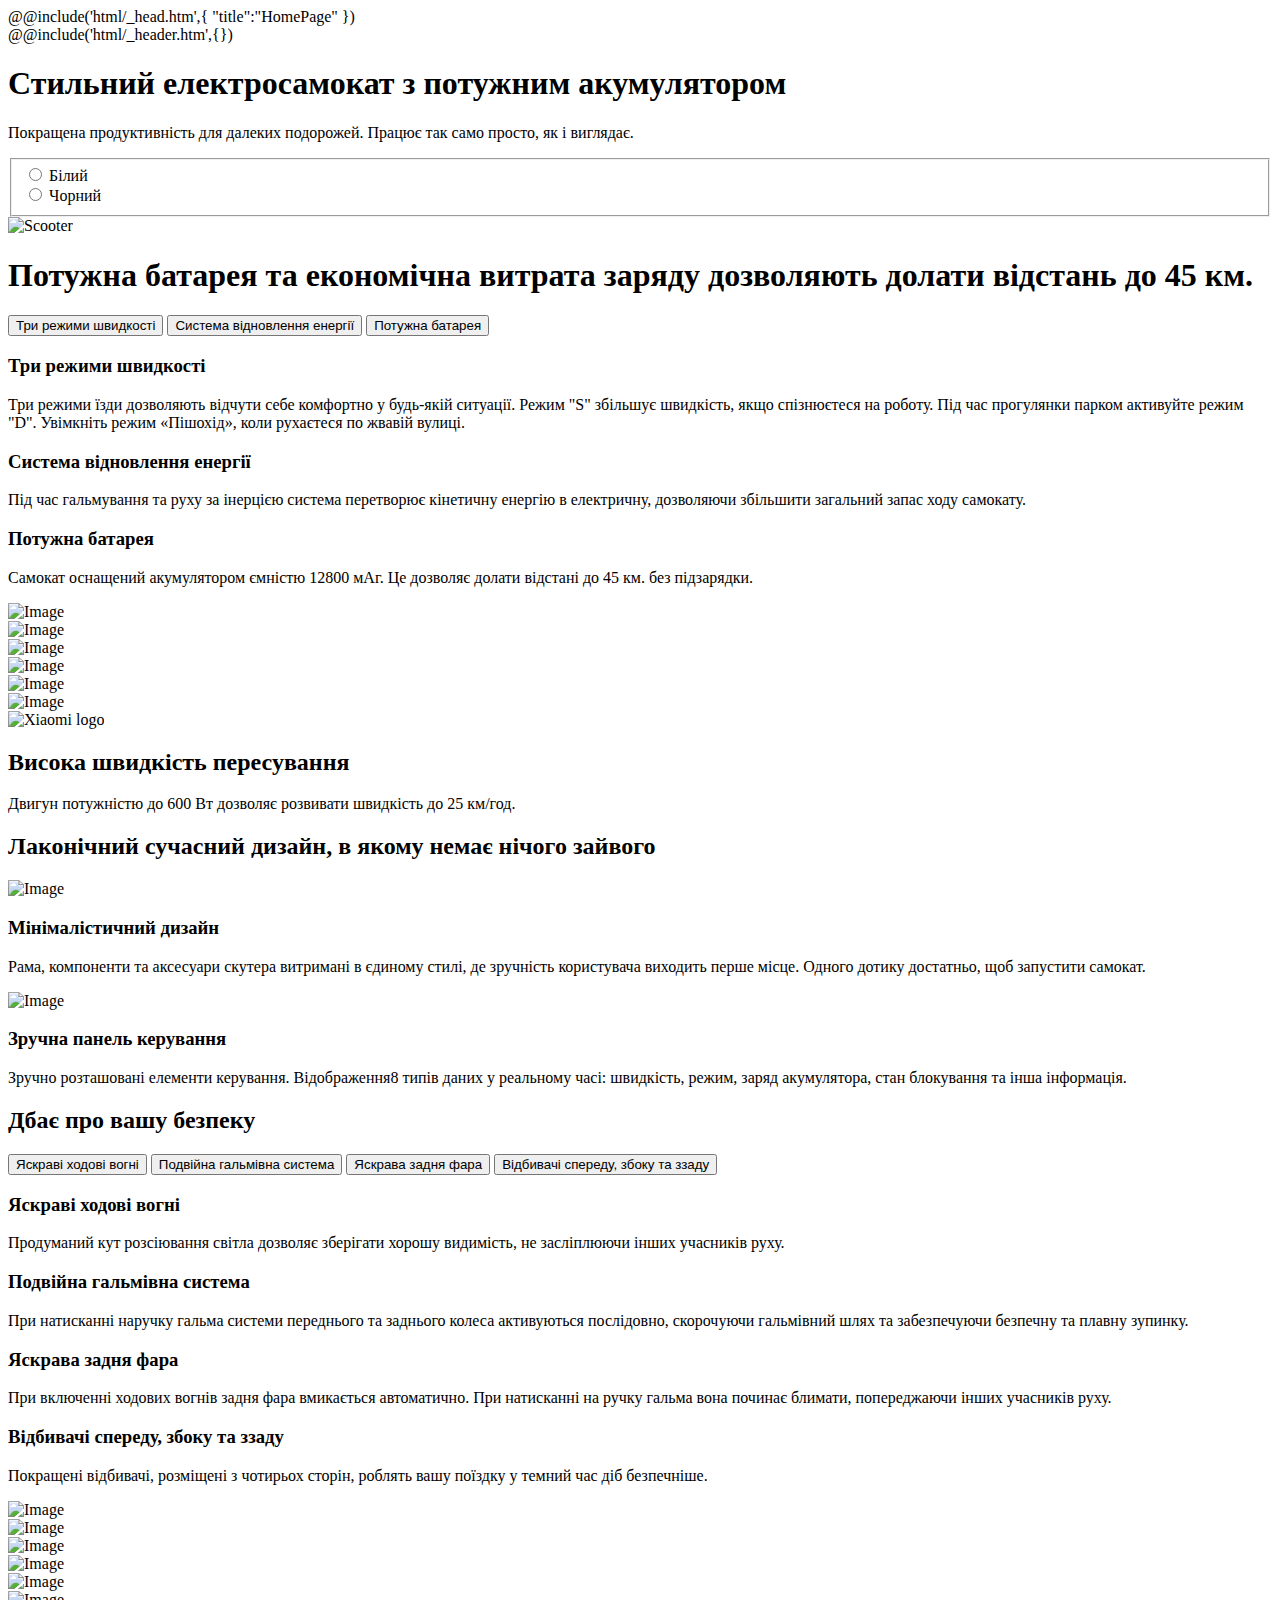
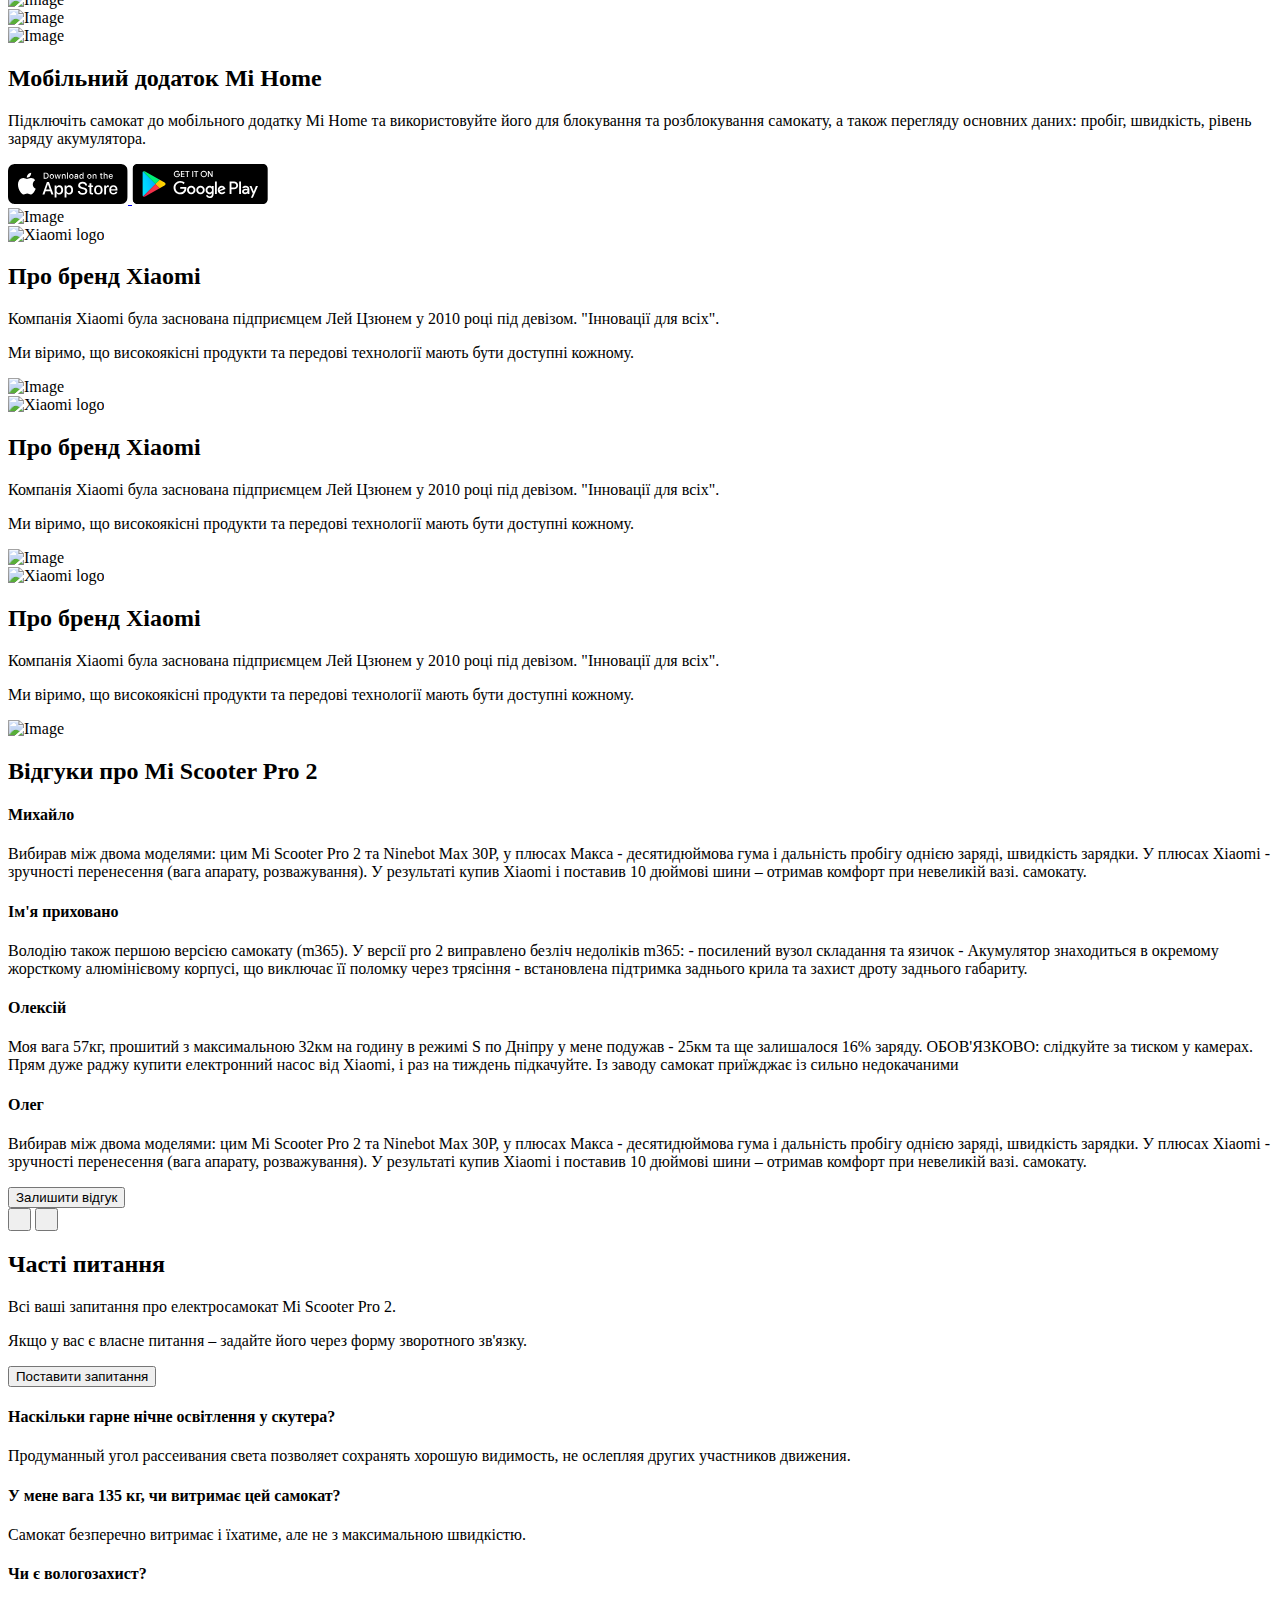
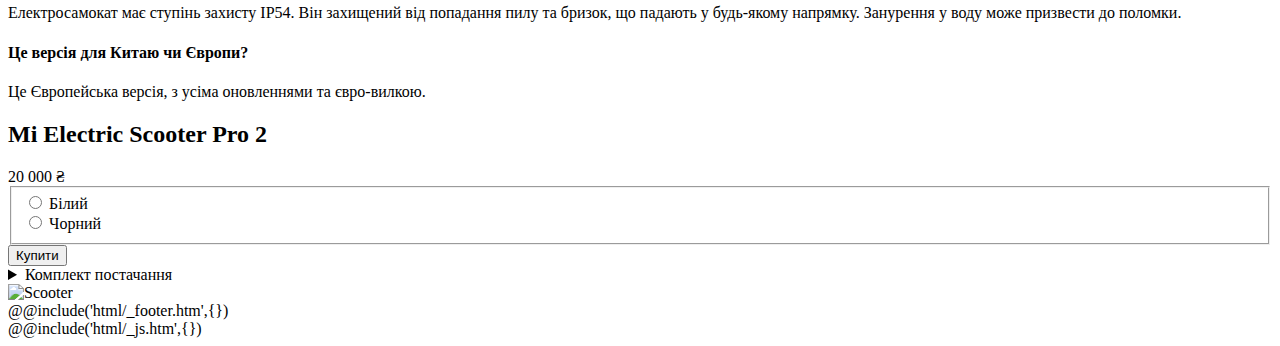
==== home.html @ c55c8195 "Add files via upload" ====
<!DOCTYPE html>
<html lang="uk">
@@include('html/_head.htm',{
"title":"HomePage"
})

<body>
   <div class="wrapper">
      @@include('html/_header.htm',{})
      <main class="page">
         <section class="page__hero hero">
            <div class="hero__wrapper">
               <div class="hero__container">
                  <div class="hero__content">
                     <h1 class="hero__title title title--orange title--big">
                        <span>Стильний електросамокат</span>
                        з потужним акумулятором
                     </h1>
                     <div class="hero__text">
                        <p>
                           Покращена продуктивність для далеких подорожей. Працює так само просто, як і виглядає.
                        </p>
                     </div>
                     <div class="hero__change-theme theme-change">
                        <fieldset class="theme-change__body">
                           <div class="theme-change__item">
                              <input class="theme-change__input" type="radio" id="light-1" name="theme-1" value="Білий">
                              <label class="theme-change__label" for="light-1">Білий</label>
                           </div>
                           <div class="theme-change__item">
                              <input class="theme-change__input" type="radio" id="dark-1" name="theme-1" value="Чорний">
                              <label class="theme-change__label" for="dark-1">Чорний</label>
                           </div>
                        </fieldset>
                     </div>
                  </div>
               </div>
               <div data-da=".hero__container,767.98,first" class="hero__image change-image">
                  <picture>
                     <source srcset="@img/hero/scooter-black@2x.png 2x">
                     <img src="@img/hero/scooter-black.png" alt="Scooter">
                  </picture>
               </div>
            </div>
         </section>
         <section data-watch="navigator" class="page__about-product about-product">
            <div class="about-product__container">
               <h1 class="about-product__title title">
                  Потужна батарея та економічна витрата заряду дозволяють долати відстань до 45 км.
               </h1>
               <div data-tabs="991.98,min" class="about-product__characteristics-tabs tabs-characteristics">
                  <nav data-tabs-controls class="tabs-characteristics__navigation">
                     <button type="button" class="tabs-characteristics__button">
                        Три режими швидкості
                     </button>
                     <button type="button" class="tabs-characteristics__button">
                        Система відновлення енергії
                     </button>
                     <button type="button" class="tabs-characteristics__button">
                        Потужна батарея
                     </button>
                     <div class="tabs-characteristics__indicator"></div>
                  </nav>
                  <div class="tabs-characteristics__body">
                     <div data-tabs-content class="tabs-characteristics__content">
                        <div class="tabs-characteristics__item tabs-characteristics__item--speed">
                           <h3 class="tabs-characteristics__title">Три режими швидкості</h3>
                           <div class="tabs-characteristics__text">
                              <p>
                                 Три режими їзди дозволяють відчути себе комфортно у будь-якій ситуації. Режим "S"
                                 збільшує швидкість, якщо спізнюєтеся на роботу. Під час прогулянки парком
                                 активуйте
                                 режим "D". Увімкніть режим «Пішохід», коли рухаєтеся по жвавій вулиці.
                              </p>
                           </div>
                        </div>
                        <div class="tabs-characteristics__item tabs-characteristics__item--energy">
                           <h3 class="tabs-characteristics__title">Система відновлення енергії</h3>
                           <div class="tabs-characteristics__text">
                              <p>
                                 Під час гальмування та руху за інерцією система перетворює кінетичну енергію
                                 в
                                 електричну, дозволяючи збільшити загальний запас ходу самокату.
                              </p>
                           </div>
                        </div>
                        <div class="tabs-characteristics__item tabs-characteristics__item--battery">
                           <h3 class="tabs-characteristics__title">Потужна батарея</h3>
                           <div class="tabs-characteristics__text">
                              <p>
                                 Самокат оснащений акумулятором ємністю 12800 мАг. Це дозволяє долати
                                 відстані до 45 км. без підзарядки.
                              </p>
                           </div>
                        </div>
                     </div>
                     <div data-tabs-images class="tabs-characteristics__images">
                        <div class="tabs-characteristics__images-items">
                           <div data-da=".tabs-characteristics__item--speed,991.98"
                              class="tabs-characteristics__image-item">
                              <picture>
                                 <source srcset="@img/about-product/01@2x.png 2x">
                                 <img src="@img/about-product/01.png" alt="Image">
                              </picture>
                           </div>
                           <div class="tabs-characteristics__image-item">
                              <picture>
                                 <source srcset="@img/about-product/02@2x.png 2x">
                                 <img src="@img/about-product/02.png" loading="lazy" alt="Image">
                              </picture>
                           </div>
                        </div>
                        <div class="tabs-characteristics__images-items">
                           <div data-da=".tabs-characteristics__item--energy,991.98"
                              class="tabs-characteristics__image-item">
                              <picture>
                                 <source srcset="@img/about-product/03@2x.png 2x">
                                 <img src="@img/about-product/03.png" loading="lazy" alt="Image">
                              </picture>
                           </div>
                           <div class="tabs-characteristics__image-item">
                              <picture>
                                 <source srcset="@img/about-product/02@2x.png 2x">
                                 <img src="@img/about-product/02.png" loading="lazy" alt="Image">
                              </picture>
                           </div>
                        </div>
                        <div class="tabs-characteristics__images-items">
                           <div data-da=".tabs-characteristics__item--battery,991.98"
                              class="tabs-characteristics__image-item">
                              <picture>
                                 <source srcset="@img/about-product/04@2x.png 2x">
                                 <img src="@img/about-product/04.png" loading="lazy" alt="Image">
                              </picture>
                           </div>
                           <div class="tabs-characteristics__image-item">
                              <picture>
                                 <source srcset="@img/about-product/02@2x.png 2x">
                                 <img src="@img/about-product/02.png" loading="lazy" alt="Image">
                              </picture>
                           </div>
                        </div>
                     </div>
                  </div>
               </div>
            </div>
         </section>
         <section class="page__engine-power engine-power">
            <div class="engine-power__container">
               <div class="engine-power__logo">
                  <img src="@img/logo-white.svg" loading="lazy" alt="Xiaomi logo">
               </div>
               <div class="engine-power__content">
                  <h2 class="engine-power__title title title--white">
                     Висока швидкість пересування
                  </h2>
                  <div class="engine-power__text">
                     <p>
                        Двигун потужністю до 600 Вт дозволяє розвивати швидкість до 25 км/год.
                     </p>
                  </div>
               </div>
            </div>
         </section>
         <section data-watch="navigator" class="page__design design">
            <div class="design__container">
               <h2 class="design__title title">
                  <span>Лаконічний сучасний дизайн,</span>
                  в якому немає нічого зайвого
               </h2>
               <div class="design__content">
                  <article class="design__item item-design">
                     <div class="item-design__image">
                        <picture>
                           <source srcset="@img/design/01@2x.png 2x">
                           <img src="@img/design/01.png" loading="lazy" alt="Image">
                        </picture>
                     </div>
                     <div class="item-design__body">
                        <h3 class="item-design__title">Мінімалістичний дизайн</h3>
                        <div class="item-design__text">
                           <p>
                              Рама, компоненти та аксесуари скутера витримані в єдиному стилі, де зручність користувача
                              виходить перше місце. Одного дотику достатньо, щоб запустити самокат.
                           </p>
                        </div>
                     </div>
                  </article>
                  <article class="design__item item-design">
                     <div class="item-design__image">
                        <picture>
                           <source srcset="@img/design/02@2x.png 2x">
                           <img src="@img/design/02.png" loading="lazy" alt="Image">
                        </picture>
                     </div>
                     <div class="item-design__body">
                        <h3 class="item-design__title">Зручна панель керування</h3>
                        <div class="item-design__text">
                           <p>
                              Зручно розташовані елементи керування. Відображення8 типів даних у реальному часі:
                              швидкість, режим, заряд акумулятора, стан блокування та інша інформація.
                           </p>
                        </div>
                     </div>
                  </article>
               </div>
            </div>
         </section>
         <section data-watch="navigator" class="page__safety safety">
            <div class="safety__container">
               <h2 class="safety__title title title--orange">
                  Дбає про вашу безпеку
               </h2>
               <div data-tabs="991.98,min" class="safety__characteristics-tabs tabs-characteristics">
                  <nav data-tabs-controls class="tabs-characteristics__navigation">
                     <button type="button" class="tabs-characteristics__button">
                        Яскраві ходові вогні
                     </button>
                     <button type="button" class="tabs-characteristics__button">
                        Подвійна гальмівна система
                     </button>
                     <button type="button" class="tabs-characteristics__button">
                        Яскрава задня фара
                     </button>
                     <button type="button" class="tabs-characteristics__button">
                        Відбивачі спереду, збоку та ззаду
                     </button>
                     <div class="tabs-characteristics__indicator"></div>
                  </nav>
                  <div class="tabs-characteristics__body">
                     <div data-tabs-content class="tabs-characteristics__content">
                        <div class="tabs-characteristics__item tabs-characteristics__item--lights">
                           <h3 class="tabs-characteristics__title">Яскраві ходові вогні</h3>
                           <div class="tabs-characteristics__text">
                              <p>
                                 Продуманий кут розсіювання світла дозволяє зберігати хорошу видимість, не засліплюючи
                                 інших учасників руху.
                              </p>
                           </div>
                        </div>
                        <div class="tabs-characteristics__item tabs-characteristics__item--braking">
                           <h3 class="tabs-characteristics__title">Подвійна гальмівна система</h3>
                           <div class="tabs-characteristics__text">
                              <p>
                                 При натисканні наручку гальма системи переднього та заднього колеса активуються
                                 послідовно, скорочуючи гальмівний шлях та забезпечуючи безпечну та плавну зупинку.
                              </p>
                           </div>
                        </div>
                        <div class="tabs-characteristics__item tabs-characteristics__item--rear-light">
                           <h3 class="tabs-characteristics__title">Яскрава задня фара</h3>
                           <div class="tabs-characteristics__text">
                              <p>
                                 При включенні ходових вогнів задня фара вмикається автоматично. При натисканні на ручку
                                 гальма вона починає блимати, попереджаючи інших учасників руху.
                              </p>
                           </div>
                        </div>
                        <div class="tabs-characteristics__item tabs-characteristics__item--reflectors">
                           <h3 class="tabs-characteristics__title">Відбивачі спереду, збоку та ззаду</h3>
                           <div class="tabs-characteristics__text">
                              <p>
                                 Покращені відбивачі, розміщені з чотирьох сторін, роблять вашу поїздку у темний час
                                 діб безпечніше.
                              </p>
                           </div>
                        </div>
                     </div>
                     <div data-tabs-images class="tabs-characteristics__images">
                        <div class="tabs-characteristics__images-items">
                           <div data-da=".tabs-characteristics__item--lights,991.98"
                              class="tabs-characteristics__image-item">
                              <picture>
                                 <source srcset="@img/safity/01@2x.png 2x">
                                 <img src="@img/safity/01.png" loading="lazy" alt="Image">
                              </picture>
                           </div>
                           <div class="tabs-characteristics__image-item">
                              <picture>
                                 <source srcset="@img/safity/02@2x.png 2x">
                                 <img src="@img/safity/02.png" loading="lazy" alt="Image">
                              </picture>
                           </div>
                        </div>
                        <div class="tabs-characteristics__images-items">
                           <div data-da=".tabs-characteristics__item--braking,991.98"
                              class="tabs-characteristics__image-item">
                              <picture>
                                 <source srcset="@img/safity/03@2x.png 2x">
                                 <img src="@img/safity/03.png" loading="lazy" alt="Image">
                              </picture>
                           </div>
                           <div class="tabs-characteristics__image-item">
                              <picture>
                                 <source srcset="@img/safity/02@2x.png 2x">
                                 <img src="@img/safity/02.png" loading="lazy" alt="Image">
                              </picture>
                           </div>
                        </div>
                        <div class="tabs-characteristics__images-items">
                           <div data-da=".tabs-characteristics__item--rear-light,991.98"
                              class="tabs-characteristics__image-item">
                              <picture>
                                 <source srcset="@img/safity/04@2x.png 2x">
                                 <img src="@img/safity/04.png" loading="lazy" alt="Image">
                              </picture>
                           </div>
                           <div class="tabs-characteristics__image-item">
                              <picture>
                                 <source srcset="@img/safity/02@2x.png 2x">
                                 <img src="@img/safity/02.png" loading="lazy" alt="Image">
                              </picture>
                           </div>
                        </div>
                        <div class="tabs-characteristics__images-items">
                           <div data-da=".tabs-characteristics__item--reflectors,991.98"
                              class="tabs-characteristics__image-item">
                              <picture>
                                 <source srcset="@img/safity/05@2x.png 2x">
                                 <img src="@img/safity/05.png" loading="lazy" alt="Image">
                              </picture>
                           </div>
                           <div class="tabs-characteristics__image-item">
                              <picture>
                                 <source srcset="@img/safity/02@2x.png 2x">
                                 <img src="@img/safity/02.png" loading="lazy" alt="Image">
                              </picture>
                           </div>
                        </div>
                     </div>
                  </div>
               </div>
            </div>
         </section>
         <section class="page__mobile-app mobile-app">
            <div class="mobile-app__container">
               <div class="mobile-app__content">
                  <h2 class="mobile-app__title title title--orange">
                     <span>Мобільний додаток</span>
                     Mi Home
                  </h2>
                  <div class="mobile-app__text">
                     <p>
                        Підключіть самокат до мобільного додатку Mi Home та використовуйте його для блокування та
                        розблокування самокату, а також перегляду основних даних: пробіг, швидкість, рівень заряду
                        акумулятора.
                     </p>
                  </div>
                  <div class="mobile-app__links">
                     <a href="#" target="_blank" class="mobile-app__link mobile-app__link--app-store">
                        <svg width="120" height="40" viewBox="0 0 120 40" fill="none"
                           xmlns="http://www.w3.org/2000/svg">
                           <g clip-path="url(#clip0_2_462)">
                              <path
                                 d="M110.135 3.00293e-07H9.53468C9.16798 3.00293e-07 8.80568 3.00352e-07 8.43995 0.0020003C8.1338 0.0040003 7.83009 0.0098103 7.521 0.0147003C6.84951 0.0226021 6.17961 0.0816766 5.5171 0.19141C4.85552 0.303533 4.21467 0.514916 3.61622 0.81841C3.0185 1.12447 2.47235 1.52217 1.99757 1.99707C1.5203 2.47064 1.12246 3.01802 0.81935 3.61816C0.5154 4.21711 0.304641 4.85894 0.19435 5.52148C0.0830109 6.18319 0.0230984 6.85252 0.01515 7.52348C0.00587 7.83008 0.00489 8.1377 0 8.44434V31.5586C0.00489 31.8691 0.00587 32.1699 0.01515 32.4805C0.0231008 33.1514 0.0830134 33.8207 0.19435 34.4824C0.304336 35.1453 0.515108 35.7875 0.81935 36.3867C1.12233 36.9849 1.52022 37.5301 1.99757 38.001C2.47054 38.478 3.01705 38.876 3.61622 39.1797C4.21467 39.484 4.85545 39.6966 5.5171 39.8105C6.17972 39.9194 6.84956 39.9785 7.521 39.9873C7.83009 39.9941 8.1338 39.998 8.43995 39.998C8.80567 40 9.168 40 9.53468 40H110.135C110.494 40 110.859 40 111.219 39.998C111.523 39.998 111.836 39.9941 112.141 39.9873C112.811 39.9789 113.479 39.9198 114.141 39.8105C114.804 39.6958 115.448 39.4833 116.049 39.1797C116.647 38.8758 117.193 38.4778 117.666 38.001C118.142 37.5282 118.541 36.9835 118.848 36.3867C119.15 35.7871 119.358 35.1449 119.467 34.4824C119.578 33.8206 119.64 33.1515 119.652 32.4805C119.656 32.1699 119.656 31.8691 119.656 31.5586C119.664 31.1953 119.664 30.834 119.664 30.4648V9.53613C119.664 9.16992 119.664 8.80664 119.656 8.44434C119.656 8.1377 119.656 7.83008 119.652 7.52344C119.64 6.85242 119.578 6.18324 119.467 5.52144C119.358 4.85928 119.149 4.2175 118.848 3.61812C118.23 2.4152 117.252 1.43603 116.049 0.81832C115.448 0.515568 114.804 0.304241 114.141 0.19132C113.48 0.0811031 112.811 0.0220081 112.141 0.0145603C111.836 0.0096803 111.523 0.0038203 111.219 0.0018703C110.859 -0.0001297 110.494 -0.0001297 110.135 -0.0001297V3.00293e-07Z"
                                 fill="black" />
                              <path
                                 d="M8.44484 39.125C8.14016 39.125 7.84284 39.1211 7.54055 39.1143C6.91433 39.1061 6.28957 39.0516 5.67141 38.9512C5.095 38.8519 4.53661 38.6673 4.01467 38.4033C3.49751 38.1415 3.02582 37.7983 2.61767 37.3867C2.20361 36.98 1.85888 36.5082 1.59716 35.9902C1.33255 35.4688 1.14942 34.9099 1.05416 34.333C0.951281 33.7131 0.895621 33.0863 0.887656 32.458C0.881316 32.2471 0.873016 31.5449 0.873016 31.5449V8.44434C0.873016 8.44434 0.881856 7.75293 0.887706 7.5498C0.895332 6.92248 0.950669 6.29665 1.05324 5.67773C1.14868 5.09925 1.33194 4.53875 1.5967 4.01563C1.85746 3.49794 2.20027 3.02586 2.61184 2.61768C3.02294 2.20562 3.49614 1.8606 4.01418 1.59521C4.53492 1.33209 5.09225 1.14873 5.6675 1.05127C6.28769 0.949836 6.91462 0.894996 7.54301 0.88721L8.44533 0.875H111.214L112.127 0.8877C112.75 0.895099 113.371 0.94945 113.985 1.05029C114.566 1.14898 115.13 1.33362 115.656 1.59814C116.694 2.13299 117.539 2.97916 118.071 4.01807C118.332 4.53758 118.512 5.09351 118.606 5.66699C118.71 6.29099 118.768 6.92174 118.78 7.5542C118.783 7.8374 118.783 8.1416 118.783 8.44434C118.791 8.81934 118.791 9.17627 118.791 9.53613V30.4648C118.791 30.8281 118.791 31.1826 118.783 31.54C118.783 31.8652 118.783 32.1631 118.779 32.4697C118.768 33.0909 118.71 33.7104 118.608 34.3232C118.515 34.9043 118.333 35.4675 118.068 35.9932C117.805 36.5056 117.462 36.9733 117.053 37.3789C116.644 37.7927 116.172 38.1379 115.653 38.4014C115.128 38.6674 114.566 38.8527 113.985 38.9512C113.367 39.0522 112.742 39.1067 112.116 39.1143C111.823 39.1211 111.517 39.125 111.219 39.125L110.135 39.127L8.44484 39.125Z"
                                 fill="black" />
                              <path
                                 d="M24.7689 20.3007C24.7796 19.466 25.0013 18.6476 25.4134 17.9217C25.8254 17.1957 26.4144 16.5858 27.1254 16.1486C26.6737 15.5035 26.0778 14.9725 25.3849 14.598C24.6921 14.2234 23.9215 14.0156 23.1343 13.9909C21.455 13.8147 19.8271 14.9958 18.9714 14.9958C18.0991 14.9958 16.7816 14.0084 15.3629 14.0376C14.4452 14.0673 13.5509 14.3341 12.767 14.8122C11.9831 15.2902 11.3364 15.9632 10.89 16.7655C8.95597 20.1139 10.3986 25.035 12.2512 27.7416C13.1781 29.0669 14.2613 30.5474 15.6788 30.4949C17.0659 30.4374 17.5839 29.6104 19.2582 29.6104C20.917 29.6104 21.403 30.4949 22.8492 30.4615C24.3376 30.4373 25.2753 29.1303 26.1697 27.7924C26.8357 26.848 27.3481 25.8043 27.6881 24.6999C26.8234 24.3341 26.0855 23.7219 25.5664 22.9396C25.0473 22.1574 24.7699 21.2395 24.7689 20.3007Z"
                                 fill="white" />
                              <path
                                 d="M22.0373 12.2109C22.8488 11.2367 23.2486 9.9845 23.1518 8.72027C21.912 8.85049 20.7667 9.44305 19.9442 10.3799C19.5421 10.8375 19.2341 11.37 19.0378 11.9468C18.8416 12.5235 18.7609 13.1333 18.8005 13.7413C19.4206 13.7477 20.0341 13.6132 20.5948 13.3482C21.1555 13.0831 21.6487 12.6942 22.0373 12.2109Z"
                                 fill="white" />
                              <path
                                 d="M42.3023 27.1397H37.5689L36.4322 30.4961H34.4273L38.9107 18.0781H40.9937L45.4771 30.4961H43.438L42.3023 27.1397ZM38.0591 25.5908H41.8111L39.9615 20.1436H39.9097L38.0591 25.5908Z"
                                 fill="white" />
                              <path
                                 d="M55.1597 25.9697C55.1597 28.7832 53.6538 30.5908 51.3814 30.5908C50.8057 30.6209 50.2332 30.4883 49.7294 30.2082C49.2256 29.9281 48.8109 29.5117 48.5327 29.0068H48.4897V33.4912H46.6313V21.4424H48.4302V22.9482H48.4644C48.7553 22.4458 49.1771 22.0316 49.6847 21.7497C50.1923 21.4679 50.7669 21.3289 51.3472 21.3477C53.645 21.3477 55.1597 23.1641 55.1597 25.9697ZM53.2495 25.9697C53.2495 24.1367 52.3023 22.9316 50.857 22.9316C49.437 22.9316 48.482 24.1621 48.482 25.9697C48.482 27.794 49.437 29.0156 50.857 29.0156C52.3023 29.0156 53.2495 27.8193 53.2495 25.9697Z"
                                 fill="white" />
                              <path
                                 d="M65.1245 25.9697C65.1245 28.7832 63.6187 30.5908 61.3462 30.5908C60.7706 30.6209 60.1981 30.4883 59.6943 30.2082C59.1905 29.9281 58.7758 29.5117 58.4976 29.0068H58.4546V33.4912H56.5962V21.4424H58.395V22.9482H58.4292C58.7201 22.4458 59.1419 22.0316 59.6495 21.7497C60.1571 21.4679 60.7317 21.3289 61.312 21.3477C63.6099 21.3477 65.1245 23.1641 65.1245 25.9697ZM63.2144 25.9697C63.2144 24.1367 62.2671 22.9316 60.8218 22.9316C59.4019 22.9316 58.4468 24.1621 58.4468 25.9697C58.4468 27.794 59.4019 29.0156 60.8218 29.0156C62.2671 29.0156 63.2144 27.8193 63.2144 25.9697H63.2144Z"
                                 fill="white" />
                              <path
                                 d="M71.7105 27.0361C71.8482 28.2676 73.0445 29.0761 74.6792 29.0761C76.2456 29.0761 77.3726 28.2675 77.3726 27.1572C77.3726 26.1933 76.6929 25.6162 75.0835 25.2207L73.4742 24.833C71.1939 24.2822 70.1353 23.2158 70.1353 21.4853C70.1353 19.3427 72.0025 17.871 74.6538 17.871C77.2778 17.871 79.0767 19.3427 79.1372 21.4853H77.2612C77.1489 20.246 76.1245 19.498 74.6274 19.498C73.1304 19.498 72.106 20.2548 72.106 21.3564C72.106 22.2343 72.7603 22.7509 74.3608 23.1464L75.729 23.4823C78.2769 24.0849 79.3355 25.1083 79.3355 26.9247C79.3355 29.248 77.4849 30.703 74.5415 30.703C71.7876 30.703 69.9282 29.2821 69.8081 27.036L71.7105 27.0361Z"
                                 fill="white" />
                              <path
                                 d="M83.3462 19.2998V21.4424H85.0679V22.9141H83.3462V27.9053C83.3462 28.6807 83.6909 29.042 84.4478 29.042C84.6522 29.0384 84.8562 29.0241 85.0591 28.999V30.4619C84.7188 30.5255 84.373 30.5543 84.0269 30.5478C82.1939 30.5478 81.479 29.8593 81.479 28.1035V22.9141H80.1626V21.4424H81.479V19.2998H83.3462Z"
                                 fill="white" />
                              <path
                                 d="M86.065 25.9697C86.065 23.1211 87.7427 21.3311 90.3589 21.3311C92.9839 21.3311 94.6539 23.1211 94.6539 25.9697C94.6539 28.8262 92.9927 30.6084 90.3589 30.6084C87.7261 30.6084 86.065 28.8262 86.065 25.9697ZM92.7603 25.9697C92.7603 24.0156 91.8648 22.8623 90.3589 22.8623C88.8531 22.8623 87.9585 24.0244 87.9585 25.9697C87.9585 27.9316 88.8531 29.0762 90.3589 29.0762C91.8648 29.0762 92.7603 27.9316 92.7603 25.9697H92.7603Z"
                                 fill="white" />
                              <path
                                 d="M96.1861 21.4424H97.9585V22.9834H98.0015C98.1215 22.5021 98.4034 22.0768 98.8 21.7789C99.1966 21.481 99.6836 21.3287 100.179 21.3476C100.393 21.3469 100.607 21.3702 100.816 21.417V23.1553C100.546 23.0726 100.264 23.0347 99.981 23.043C99.711 23.032 99.4419 23.0796 99.192 23.1825C98.9422 23.2854 98.7176 23.4411 98.5336 23.639C98.3496 23.8369 98.2106 24.0723 98.1262 24.3289C98.0418 24.5856 98.0139 24.8575 98.0445 25.126V30.4961H96.1861L96.1861 21.4424Z"
                                 fill="white" />
                              <path
                                 d="M109.384 27.8369C109.134 29.4805 107.534 30.6084 105.486 30.6084C102.852 30.6084 101.217 28.8437 101.217 26.0127C101.217 23.1728 102.861 21.3311 105.408 21.3311C107.913 21.3311 109.488 23.0517 109.488 25.7969V26.4336H103.093V26.5459C103.064 26.8791 103.105 27.2148 103.216 27.5306C103.326 27.8464 103.502 28.1352 103.732 28.3778C103.963 28.6203 104.242 28.8111 104.552 28.9374C104.861 29.0637 105.195 29.1226 105.529 29.1103C105.968 29.1515 106.409 29.0498 106.785 28.8203C107.162 28.5909 107.455 28.246 107.62 27.8369L109.384 27.8369ZM103.102 25.1348H107.628C107.645 24.8352 107.6 24.5354 107.495 24.2541C107.39 23.9729 107.229 23.7164 107.02 23.5006C106.812 23.2849 106.561 23.1145 106.283 23.0003C106.006 22.8861 105.708 22.8305 105.408 22.8369C105.105 22.8351 104.805 22.8932 104.525 23.008C104.245 23.1227 103.99 23.2918 103.776 23.5054C103.562 23.7191 103.392 23.973 103.276 24.2527C103.16 24.5323 103.101 24.8321 103.102 25.1348V25.1348Z"
                                 fill="white" />
                              <path
                                 d="M37.8262 8.731C38.2158 8.70304 38.6068 8.7619 38.9709 8.90333C39.335 9.04477 39.6632 9.26525 39.9318 9.54887C40.2004 9.8325 40.4026 10.1722 40.524 10.5435C40.6455 10.9147 40.6829 11.3083 40.6338 11.6958C40.6338 13.6021 39.6035 14.6978 37.8262 14.6978H35.6709V8.731H37.8262ZM36.5977 13.854H37.7227C38.0011 13.8706 38.2797 13.825 38.5382 13.7204C38.7968 13.6158 39.0287 13.4548 39.2172 13.2492C39.4057 13.0437 39.546 12.7987 39.6279 12.5321C39.7097 12.2654 39.7311 11.9839 39.6904 11.708C39.7282 11.4332 39.7046 11.1534 39.6215 10.8887C39.5384 10.6241 39.3977 10.3811 39.2097 10.1771C39.0216 9.9732 38.7908 9.81339 38.5337 9.70916C38.2766 9.60492 37.9997 9.55884 37.7227 9.57421H36.5977V13.854Z"
                                 fill="white" />
                              <path
                                 d="M41.6807 12.4443C41.6524 12.1484 41.6862 11.8499 41.7801 11.5678C41.8739 11.2857 42.0257 11.0264 42.2256 10.8064C42.4256 10.5864 42.6693 10.4106 42.9411 10.2904C43.213 10.1701 43.507 10.108 43.8042 10.108C44.1015 10.108 44.3955 10.1701 44.6673 10.2904C44.9392 10.4106 45.1829 10.5864 45.3828 10.8064C45.5828 11.0264 45.7345 11.2857 45.8284 11.5678C45.9222 11.8499 45.9561 12.1484 45.9278 12.4443C45.9566 12.7406 45.9232 13.0395 45.8296 13.3221C45.736 13.6046 45.5843 13.8644 45.3843 14.0848C45.1843 14.3052 44.9404 14.4814 44.6683 14.6019C44.3962 14.7224 44.1019 14.7847 43.8042 14.7847C43.5066 14.7847 43.2123 14.7224 42.9402 14.6019C42.668 14.4814 42.4241 14.3052 42.2241 14.0848C42.0242 13.8644 41.8725 13.6046 41.7789 13.3221C41.6853 13.0395 41.6519 12.7406 41.6807 12.4443ZM45.0137 12.4443C45.0137 11.4683 44.5752 10.8975 43.8057 10.8975C43.0332 10.8975 42.5987 11.4683 42.5987 12.4444C42.5987 13.4282 43.0333 13.9946 43.8057 13.9946C44.5752 13.9946 45.0137 13.4243 45.0137 12.4443H45.0137Z"
                                 fill="white" />
                              <path
                                 d="M51.5733 14.6978H50.6514L49.7207 11.3813H49.6504L48.7237 14.6978H47.8106L46.5694 10.1948H47.4707L48.2774 13.6308H48.3438L49.2696 10.1948H50.1221L51.0479 13.6308H51.1182L51.9209 10.1948H52.8096L51.5733 14.6978Z"
                                 fill="white" />
                              <path
                                 d="M53.8536 10.1948H54.709V10.9101H54.7754C54.8881 10.6532 55.0781 10.4379 55.319 10.2941C55.5598 10.1502 55.8396 10.0852 56.1192 10.1079C56.3383 10.0914 56.5583 10.1245 56.7629 10.2046C56.9675 10.2847 57.1514 10.4098 57.3011 10.5706C57.4508 10.7314 57.5624 10.9239 57.6276 11.1337C57.6928 11.3435 57.7099 11.5653 57.6778 11.7827V14.6977H56.7891V12.0059C56.7891 11.2822 56.4746 10.9224 55.8174 10.9224C55.6687 10.9154 55.5202 10.9407 55.3821 10.9966C55.244 11.0524 55.1197 11.1374 55.0176 11.2458C54.9154 11.3542 54.838 11.4834 54.7904 11.6245C54.7429 11.7656 54.7265 11.9154 54.7422 12.0635V14.6977H53.8535L53.8536 10.1948Z"
                                 fill="white" />
                              <path d="M59.0938 8.437H59.9825V14.6977H59.0938V8.437Z" fill="white" />
                              <path
                                 d="M61.2178 12.4443C61.1895 12.1484 61.2234 11.8498 61.3172 11.5677C61.4111 11.2857 61.5629 11.0263 61.7628 10.8063C61.9628 10.5863 62.2065 10.4106 62.4784 10.2903C62.7503 10.17 63.0443 10.1079 63.3416 10.1079C63.6389 10.1079 63.9329 10.17 64.2047 10.2903C64.4766 10.4106 64.7203 10.5863 64.9203 10.8063C65.1203 11.0263 65.272 11.2857 65.3659 11.5677C65.4598 11.8498 65.4936 12.1484 65.4653 12.4443C65.4942 12.7406 65.4607 13.0396 65.3671 13.3221C65.2734 13.6046 65.1217 13.8644 64.9217 14.0848C64.7217 14.3052 64.4778 14.4814 64.2057 14.6019C63.9335 14.7224 63.6392 14.7847 63.3416 14.7847C63.0439 14.7847 62.7496 14.7224 62.4775 14.6019C62.2053 14.4814 61.9614 14.3052 61.7614 14.0848C61.5614 13.8644 61.4097 13.6046 61.3161 13.3221C61.2225 13.0396 61.189 12.7406 61.2178 12.4443ZM64.5508 12.4443C64.5508 11.4683 64.1123 10.8975 63.3428 10.8975C62.5703 10.8975 62.1358 11.4683 62.1358 12.4444C62.1358 13.4282 62.5704 13.9946 63.3428 13.9946C64.1123 13.9946 64.5508 13.4243 64.5508 12.4443H64.5508Z"
                                 fill="white" />
                              <path
                                 d="M66.4009 13.4243C66.4009 12.6138 67.0044 12.1465 68.0757 12.0801L69.2954 12.0098V11.6211C69.2954 11.1455 68.981 10.877 68.3736 10.877C67.8775 10.877 67.5337 11.0591 67.4351 11.3774H66.5747C66.6656 10.604 67.3931 10.1079 68.4146 10.1079C69.5435 10.1079 70.1802 10.6699 70.1802 11.6211V14.6978H69.3247V14.0649H69.2544C69.1117 14.2919 68.9113 14.477 68.6737 14.6012C68.4361 14.7254 68.1697 14.7843 67.9019 14.7719C67.7129 14.7916 67.5218 14.7714 67.341 14.7127C67.1603 14.654 66.9938 14.5581 66.8524 14.4312C66.711 14.3042 66.5977 14.149 66.52 13.9756C66.4422 13.8022 66.4017 13.6144 66.4009 13.4243ZM69.2954 13.0395V12.6631L68.1958 12.7334C67.5757 12.7749 67.2945 12.9858 67.2945 13.3828C67.2945 13.7881 67.646 14.0239 68.1295 14.0239C68.2711 14.0383 68.4142 14.024 68.5502 13.9819C68.6862 13.9398 68.8123 13.8708 68.9211 13.7789C69.0299 13.6871 69.1191 13.5743 69.1834 13.4473C69.2477 13.3203 69.2858 13.1816 69.2954 13.0395Z"
                                 fill="white" />
                              <path
                                 d="M71.3482 12.4443C71.3482 11.0215 72.0796 10.1201 73.2173 10.1201C73.4987 10.1072 73.778 10.1746 74.0226 10.3145C74.2671 10.4543 74.4667 10.661 74.5982 10.9101H74.6646V8.437H75.5533V14.6977H74.7017V13.9863H74.6314C74.4898 14.2338 74.2832 14.4378 74.0339 14.5763C73.7847 14.7148 73.5023 14.7825 73.2173 14.7719C72.0718 14.772 71.3482 13.8706 71.3482 12.4443ZM72.2662 12.4443C72.2662 13.3994 72.7164 13.9741 73.4693 13.9741C74.2183 13.9741 74.6812 13.3911 74.6812 12.4482C74.6812 11.5098 74.2134 10.9185 73.4693 10.9185C72.7212 10.9185 72.2661 11.4971 72.2661 12.4443H72.2662Z"
                                 fill="white" />
                              <path
                                 d="M79.23 12.4443C79.2017 12.1484 79.2356 11.8499 79.3294 11.5678C79.4232 11.2857 79.575 11.0264 79.7749 10.8064C79.9749 10.5864 80.2186 10.4106 80.4904 10.2904C80.7623 10.1701 81.0563 10.108 81.3536 10.108C81.6508 10.108 81.9448 10.1701 82.2167 10.2904C82.4885 10.4106 82.7322 10.5864 82.9322 10.8064C83.1321 11.0264 83.2839 11.2857 83.3777 11.5678C83.4715 11.8499 83.5054 12.1484 83.4771 12.4443C83.5059 12.7406 83.4725 13.0395 83.3789 13.3221C83.2853 13.6046 83.1336 13.8644 82.9336 14.0848C82.7336 14.3052 82.4897 14.4814 82.2176 14.6019C81.9455 14.7224 81.6512 14.7847 81.3536 14.7847C81.0559 14.7847 80.7616 14.7224 80.4895 14.6019C80.2173 14.4814 79.9735 14.3052 79.7735 14.0848C79.5735 13.8644 79.4218 13.6046 79.3282 13.3221C79.2346 13.0395 79.2012 12.7406 79.23 12.4443ZM82.563 12.4443C82.563 11.4683 82.1245 10.8975 81.355 10.8975C80.5826 10.8975 80.148 11.4683 80.148 12.4444C80.148 13.4282 80.5826 13.9946 81.355 13.9946C82.1245 13.9946 82.563 13.4243 82.563 12.4443Z"
                                 fill="white" />
                              <path
                                 d="M84.6695 10.1948H85.5249V10.9101H85.5913C85.704 10.6532 85.894 10.4379 86.1349 10.2941C86.3757 10.1502 86.6555 10.0852 86.9351 10.1079C87.1542 10.0914 87.3742 10.1245 87.5788 10.2046C87.7834 10.2847 87.9673 10.4098 88.117 10.5706C88.2667 10.7314 88.3783 10.9239 88.4435 11.1337C88.5087 11.3435 88.5258 11.5653 88.4937 11.7827V14.6977H87.605V12.0059C87.605 11.2822 87.2906 10.9224 86.6333 10.9224C86.4846 10.9154 86.3361 10.9407 86.198 10.9966C86.06 11.0524 85.9356 11.1374 85.8335 11.2458C85.7314 11.3542 85.6539 11.4834 85.6064 11.6245C85.5588 11.7656 85.5424 11.9154 85.5581 12.0635V14.6977H84.6695V10.1948Z"
                                 fill="white" />
                              <path
                                 d="M93.5152 9.07373V10.2153H94.4908V10.9639H93.5152V13.2793C93.5152 13.751 93.7095 13.9575 94.1519 13.9575C94.2651 13.9572 94.3783 13.9503 94.4908 13.937V14.6772C94.3312 14.7058 94.1695 14.721 94.0074 14.7226C93.0191 14.7226 92.6255 14.375 92.6255 13.5068V10.9638H91.9107V10.2153H92.6255V9.07373H93.5152Z"
                                 fill="white" />
                              <path
                                 d="M95.7046 8.437H96.5855V10.9185H96.6558C96.7739 10.6591 96.9691 10.4425 97.2148 10.2982C97.4605 10.1538 97.7448 10.0888 98.0288 10.1118C98.2467 10.0999 98.4646 10.1363 98.6669 10.2184C98.8692 10.3004 99.0509 10.4261 99.199 10.5864C99.3471 10.7468 99.458 10.9378 99.5238 11.146C99.5896 11.3541 99.6086 11.5742 99.5796 11.7905V14.6978H98.69V12.0098C98.69 11.2905 98.355 10.9263 97.7271 10.9263C97.5744 10.9137 97.4207 10.9347 97.277 10.9878C97.1332 11.0408 97.0027 11.1247 96.8948 11.2334C96.7868 11.3421 96.7038 11.4732 96.6518 11.6173C96.5997 11.7614 96.5798 11.9152 96.5933 12.0679V14.6977H95.7047L95.7046 8.437Z"
                                 fill="white" />
                              <path
                                 d="M104.761 13.4819C104.641 13.8935 104.379 14.2495 104.022 14.4876C103.666 14.7258 103.236 14.8309 102.81 14.7847C102.513 14.7925 102.219 14.7357 101.946 14.6181C101.674 14.5006 101.43 14.3252 101.232 14.1041C101.034 13.8829 100.887 13.6214 100.8 13.3375C100.713 13.0537 100.689 12.7544 100.73 12.4604C100.691 12.1656 100.715 11.8656 100.801 11.581C100.888 11.2963 101.034 11.0335 101.231 10.8104C101.428 10.5874 101.671 10.4092 101.942 10.288C102.214 10.1668 102.509 10.1054 102.806 10.1079C104.059 10.1079 104.815 10.9639 104.815 12.3779V12.688H101.635V12.7378C101.621 12.903 101.642 13.0694 101.696 13.2261C101.75 13.3829 101.837 13.5266 101.95 13.648C102.062 13.7695 102.2 13.866 102.352 13.9314C102.504 13.9968 102.669 14.0296 102.835 14.0278C103.047 14.0533 103.262 14.015 103.453 13.9178C103.644 13.8206 103.802 13.6689 103.906 13.4819L104.761 13.4819ZM101.635 12.0308H103.91C103.921 11.8796 103.9 11.7278 103.849 11.5851C103.798 11.4424 103.718 11.3119 103.614 11.2021C103.509 11.0922 103.383 11.0054 103.243 10.9472C103.103 10.889 102.953 10.8608 102.801 10.8643C102.648 10.8623 102.495 10.8912 102.353 10.9491C102.21 11.0071 102.081 11.0929 101.972 11.2016C101.864 11.3104 101.778 11.4397 101.72 11.5821C101.662 11.7245 101.633 11.8771 101.635 12.0308H101.635Z"
                                 fill="white" />
                           </g>
                           <defs>
                              <clipPath id="clip0_2_462">
                                 <rect width="119.664" height="40" fill="white" />
                              </clipPath>
                           </defs>
                        </svg>
                     </a>
                     <a href="#" target="_blank" class="mobile-app__link mobile-app__link--google-play">
                        <svg width="136" height="40" viewBox="0 0 136 40" fill="none"
                           xmlns="http://www.w3.org/2000/svg">
                           <g clip-path="url(#clip0_2_463)">
                              <path fill-rule="evenodd" clip-rule="evenodd"
                                 d="M130.662 40H5.6659C2.90918 40 0.664062 37.7456 0.664062 35V5C0.664062 2.24439 2.90918 0 5.6659 0H130.662C133.416 0 135.664 2.24439 135.664 5V35C135.664 37.7456 133.416 40 130.662 40Z"
                                 fill="black" />
                              <path fill-rule="evenodd" clip-rule="evenodd"
                                 d="M130.662 0.800499C132.974 0.800499 134.867 2.68828 134.867 5V35C134.867 37.3117 132.987 39.1995 130.662 39.1995H5.6659C3.35373 39.1995 1.46128 37.3117 1.46128 35V5C1.46128 2.68828 3.34131 0.800499 5.6659 0.800499H130.662ZM130.662 0H5.6659C2.90918 0 0.664062 2.25436 0.664062 5V35C0.664062 37.7556 2.90918 40 5.6659 40H130.662C133.416 40 135.664 37.7556 135.664 35V5C135.664 2.25436 133.416 0 130.662 0Z"
                                 fill="black" />
                              <path
                                 d="M71.7824 13.2319C70.8809 13.2319 70.1209 12.9152 69.5199 12.2917C68.9238 11.6857 68.5911 10.8503 68.606 9.99745C68.606 9.08722 68.9139 8.31665 69.5199 7.70568C70.1184 7.08223 70.8784 6.76553 71.7799 6.76553C72.6715 6.76553 73.4314 7.08223 74.0424 7.70568C74.6484 8.3366 74.9563 9.10717 74.9563 9.99745C74.9464 10.9102 74.6384 11.6807 74.0424 12.2892C73.4439 12.9176 72.6839 13.2319 71.7824 13.2319ZM44.9579 13.2319C44.0762 13.2319 43.3113 12.9201 42.6855 12.3042C42.0646 11.6907 41.7492 10.9152 41.7492 9.99994C41.7492 9.08473 42.0646 8.30917 42.6855 7.6957C43.2989 7.07974 44.0638 6.76802 44.9579 6.76802C45.395 6.76802 45.8197 6.8553 46.227 7.03236C46.6268 7.20443 46.9521 7.43884 47.1931 7.72563L47.2527 7.79795L46.5796 8.46129L46.5101 8.37899C46.1301 7.92513 45.621 7.70318 44.9479 7.70318C44.3469 7.70318 43.8229 7.91765 43.3908 8.34159C42.9562 8.76802 42.7351 9.32662 42.7351 10.0024C42.7351 10.6782 42.9562 11.2368 43.3908 11.6633C43.8229 12.0872 44.3469 12.3017 44.9479 12.3017C45.5887 12.3017 46.1276 12.0872 46.5473 11.6633C46.7957 11.4139 46.9497 11.0648 47.0043 10.6234H44.8461V9.69071H47.9307L47.9431 9.7755C47.9654 9.93261 47.9878 10.0947 47.9878 10.2443C47.9878 11.1047 47.7295 11.8004 47.2179 12.3142C46.6367 12.9226 45.8768 13.2319 44.9579 13.2319ZM80.6237 13.0997H79.6725L76.7594 8.41889L76.7842 9.26179V13.0972H75.833V6.90019H76.9183L76.9481 6.94757L79.6874 11.3565L79.6626 10.5161V6.90019H80.6237V13.0997ZM64.6348 13.0997H63.6712V7.83286H61.9998V6.90019H66.3037V7.83286H64.6323V13.0997H64.6348ZM61.215 13.0997H60.2539V6.90019H61.215V13.0997ZM55.8134 13.0997H54.8522V7.83286H53.1808V6.90019H57.4848V7.83286H55.8134V13.0997ZM52.5724 13.0897H48.8868V6.90019H52.5724V7.83286H49.8504V9.53361H52.3066V10.4563H49.8504V12.157H52.5724V13.0897ZM70.2252 11.6508C70.6549 12.0822 71.1764 12.2992 71.7824 12.2992C72.4057 12.2992 72.9149 12.0872 73.3396 11.6508C73.7617 11.2269 73.9753 10.6708 73.9753 9.99994C73.9753 9.32912 73.7617 8.77051 73.342 8.34907C72.9124 7.91765 72.3884 7.70069 71.7849 7.70069C71.1615 7.70069 70.6524 7.91266 70.2302 8.34907C69.808 8.77301 69.5944 9.32912 69.5944 9.99994C69.5944 10.6708 69.8055 11.2294 70.2252 11.6508Z"
                                 fill="white" />
                              <path fill-rule="evenodd" clip-rule="evenodd"
                                 d="M68.5166 21.7556C66.1697 21.7556 64.2673 23.5436 64.2673 26.01C64.2673 28.4539 66.1821 30.2643 68.5166 30.2643C70.8636 30.2643 72.766 28.4638 72.766 26.01C72.766 23.5436 70.8636 21.7556 68.5166 21.7556ZM68.5166 28.5786C67.2326 28.5786 66.1275 27.5112 66.1275 26C66.1275 24.4663 67.2351 23.4214 68.5166 23.4214C69.8006 23.4214 70.9058 24.4663 70.9058 26C70.9083 27.5212 69.8006 28.5786 68.5166 28.5786ZM59.2456 21.7556C56.8986 21.7556 54.9962 23.5436 54.9962 26.01C54.9962 28.4539 56.9111 30.2643 59.2456 30.2643C61.5925 30.2643 63.4949 28.4638 63.4949 26.01C63.4949 23.5436 61.59 21.7556 59.2456 21.7556ZM59.2456 28.5786C57.9616 28.5786 56.8564 27.5112 56.8564 26C56.8564 24.4663 57.9641 23.4214 59.2456 23.4214C60.5296 23.4214 61.6347 24.4663 61.6347 26C61.6347 27.5212 60.5296 28.5786 59.2456 28.5786ZM48.2137 23.0549V24.8554H52.5177C52.386 25.8653 52.0533 26.611 51.5441 27.1222C50.9133 27.7556 49.9398 28.4439 48.2236 28.4439C45.5787 28.4439 43.5099 26.2992 43.5099 23.6434C43.5099 20.9875 45.5787 18.8429 48.2236 18.8429C49.6517 18.8429 50.6923 19.409 51.4647 20.1322L52.7362 18.8554C51.6633 17.8229 50.2353 17.0324 48.2336 17.0324C44.6051 17.0324 41.5603 20 41.5603 23.6334C41.5603 27.2768 44.6026 30.2344 48.2336 30.2344C50.1931 30.2344 51.6633 29.591 52.8256 28.3791C54.0103 27.1895 54.3853 25.5112 54.3853 24.1571C54.3853 23.7357 54.353 23.3566 54.286 23.0349H48.2112C48.2137 23.0324 48.2137 23.0549 48.2137 23.0549ZM93.3371 24.4564C92.982 23.5012 91.9091 21.7456 89.7087 21.7456C87.5281 21.7456 85.7151 23.4688 85.7151 26C85.7151 28.389 87.5082 30.2544 89.9198 30.2544C91.8569 30.2544 92.9844 29.0648 93.4489 28.3666L92.0109 27.399C91.5341 28.1097 90.871 28.5761 89.9297 28.5761C88.9785 28.5761 88.3129 28.1421 87.8708 27.2868L93.5358 24.9302C93.5358 24.9327 93.3371 24.4564 93.3371 24.4564ZM87.5604 25.8778C87.5157 24.2344 88.832 23.399 89.7732 23.399C90.5158 23.399 91.1342 23.7656 91.3453 24.2993L87.5604 25.8778ZM82.9584 30H84.8186V17.5012H82.9584V30ZM79.9037 22.7007H79.8366C79.4169 22.1995 78.6197 21.7456 77.6014 21.7456C75.4879 21.7456 73.5408 23.6135 73.5408 26.0125C73.5408 28.4015 75.478 30.2469 77.6014 30.2469C78.6072 30.2469 79.4169 29.7905 79.8366 29.2793H79.9037V29.8903C79.9037 31.5137 79.0394 32.389 77.6461 32.389C76.5062 32.389 75.7984 31.5661 75.5103 30.8778L73.8935 31.5561C74.3579 32.6783 75.5972 34.0673 77.6436 34.0673C79.8242 34.0673 81.6719 32.7781 81.6719 29.6334V22H79.9136V22.7007C79.9161 22.7007 79.9037 22.7007 79.9037 22.7007ZM77.7678 28.5786C76.4838 28.5786 75.4109 27.5012 75.4109 26.0125C75.4109 24.5112 76.4838 23.4239 77.7678 23.4239C79.0394 23.4239 80.0253 24.5237 80.0253 26.0125C80.0378 27.5012 79.0419 28.5786 77.7678 28.5786ZM102.047 17.5012H97.5989V30H99.459V25.2668H102.049C104.108 25.2668 106.132 23.7681 106.132 21.389C106.132 19.01 104.116 17.5012 102.047 17.5012ZM102.102 23.5212H99.4565V19.2319H102.102C103.495 19.2319 104.282 20.3865 104.282 21.3766C104.282 22.3566 103.485 23.5212 102.102 23.5212ZM113.588 21.7332C112.237 21.7332 110.844 22.3342 110.267 23.6434L111.916 24.3317C112.272 23.6434 112.922 23.409 113.61 23.409C114.574 23.409 115.547 23.9875 115.57 25.0199V25.1521C115.237 24.9626 114.507 24.6733 113.633 24.6733C111.852 24.6733 110.046 25.6509 110.046 27.4838C110.046 29.1621 111.507 30.2394 113.133 30.2394C114.383 30.2394 115.071 29.6733 115.5 29.0175H115.567V29.985H117.36V25.197C117.36 22.9676 115.711 21.7332 113.588 21.7332ZM113.354 28.5786C112.746 28.5786 111.894 28.2793 111.894 27.5112C111.894 26.5436 112.957 26.1771 113.864 26.1771C114.683 26.1771 115.071 26.3541 115.557 26.5985C115.423 27.7207 114.479 28.5686 113.354 28.5786ZM123.902 22L121.766 27.4214H121.699L119.486 22H117.485L120.805 29.5786L118.913 33.7905H120.85L125.958 22H123.902ZM107.158 30H109.018V17.5012H107.158V30Z"
                                 fill="white" />
                              <path fill-rule="evenodd" clip-rule="evenodd"
                                 d="M11.0552 7.53364C10.7671 7.84536 10.6007 8.32167 10.6007 8.94511V31.0573C10.6007 31.6808 10.7671 32.1571 11.0651 32.4563L11.1421 32.5237L23.4803 20.1346V19.8578L11.1322 7.4663L11.0552 7.53364Z"
                                 fill="url(#paint0_linear_2_463)" />
                              <path fill-rule="evenodd" clip-rule="evenodd"
                                 d="M27.5855 24.2768L23.4702 20.1446V19.8554L27.5855 15.7232L27.6749 15.7781L32.5426 18.5561C33.9359 19.3441 33.9359 20.6459 32.5426 21.4439L27.6749 24.2219L27.5855 24.2768Z"
                                 fill="url(#paint1_linear_2_463)" />
                              <path fill-rule="evenodd" clip-rule="evenodd"
                                 d="M27.675 24.2219L23.4703 20L11.0551 32.4663C11.5096 32.9551 12.2721 33.01 13.1239 32.5337L27.675 24.2219Z"
                                 fill="url(#paint2_linear_2_463)" />
                              <path fill-rule="evenodd" clip-rule="evenodd"
                                 d="M27.675 15.7781L13.1239 7.4788C12.2721 6.99002 11.5071 7.05736 11.0551 7.54613L23.4703 20L27.675 15.7781Z"
                                 fill="url(#paint3_linear_2_463)" />
                              <path opacity="0.2" fill-rule="evenodd" clip-rule="evenodd"
                                 d="M27.5856 24.1322L13.1338 32.3766C12.3267 32.8429 11.6064 32.8105 11.142 32.3866L11.065 32.4639L11.142 32.5312C11.6064 32.9526 12.3267 32.9876 13.1338 32.5212L27.6849 24.222L27.5856 24.1322Z"
                                 fill="black" />
                              <path opacity="0.12" fill-rule="evenodd" clip-rule="evenodd"
                                 d="M32.5427 21.2993L27.5732 24.1322L27.6626 24.2219L32.5303 21.4439C33.2282 21.0449 33.5709 20.5212 33.5709 20C33.5287 20.4788 33.1735 20.9327 32.5427 21.2993Z"
                                 fill="black" />
                              <path opacity="0.25" fill-rule="evenodd" clip-rule="evenodd"
                                 d="M13.124 7.62347L32.5427 18.7008C33.1736 19.0574 33.5287 19.5237 33.5833 20C33.5833 19.4788 33.2406 18.9551 32.5427 18.5561L13.124 7.47883C11.7307 6.67833 10.6007 7.34666 10.6007 8.94517V9.08981C10.6007 7.48881 11.7307 6.83295 13.124 7.62347Z"
                                 fill="white" />
                           </g>
                           <defs>
                              <linearGradient id="paint0_linear_2_463" x1="22.3736" y1="8.70654" x2="2.5992"
                                 y2="13.9538" gradientUnits="userSpaceOnUse">
                                 <stop stop-color="#00A0FF" />
                                 <stop offset="0.00657" stop-color="#00A1FF" />
                                 <stop offset="0.2601" stop-color="#00BEFF" />
                                 <stop offset="0.5122" stop-color="#00D2FF" />
                                 <stop offset="0.7604" stop-color="#00DFFF" />
                                 <stop offset="1" stop-color="#00E3FF" />
                              </linearGradient>
                              <linearGradient id="paint1_linear_2_463" x1="34.3596" y1="20" x2="10.2619" y2="20"
                                 gradientUnits="userSpaceOnUse">
                                 <stop stop-color="#FFE000" />
                                 <stop offset="0.4087" stop-color="#FFBD00" />
                                 <stop offset="0.7754" stop-color="#FFA500" />
                                 <stop offset="1" stop-color="#FF9C00" />
                              </linearGradient>
                              <linearGradient id="paint2_linear_2_463" x1="25.3887" y1="22.2973" x2="9.42588"
                                 y2="49.0538" gradientUnits="userSpaceOnUse">
                                 <stop stop-color="#FF3A44" />
                                 <stop offset="1" stop-color="#C31162" />
                              </linearGradient>
                              <linearGradient id="paint3_linear_2_463" x1="7.92886" y1="0.178792" x2="15.0505"
                                 y2="12.1287" gradientUnits="userSpaceOnUse">
                                 <stop stop-color="#32A071" />
                                 <stop offset="0.0685" stop-color="#2DA771" />
                                 <stop offset="0.4762" stop-color="#15CF74" />
                                 <stop offset="0.8009" stop-color="#06E775" />
                                 <stop offset="1" stop-color="#00F076" />
                              </linearGradient>
                              <clipPath id="clip0_2_463">
                                 <rect width="135" height="40" fill="white" transform="translate(0.664062)" />
                              </clipPath>
                           </defs>
                        </svg>
                     </a>
                  </div>
               </div>
               <div class="mobile-app__image change-image">
                  <picture>
                     <source srcset="@img/mobile-app/phone-dark@2x.png 2x">
                     <img src="@img/mobile-app/phone-dark.png" loading="lazy" alt="Image">
                  </picture>
               </div>
            </div>
         </section>
         <section class="page__about about">
            <div class="about__slider slider-about swiper">
               <div class="slider-about__wrapper swiper-wrapper">
                  <div class="slider-about__slide swiper-slide">
                     <div class="slider-about__container">
                        <div class="slider-about__logo">
                           <img src="@img/logo.svg" loading="lazy" alt="Xiaomi logo">
                        </div>
                        <div class="slider-about__content">
                           <h2 class="slider-about__title title title--orange">Про бренд Xiaomi</h2>
                           <div class="slider-about__text">
                              <p>
                                 Компанія Xiaomi була заснована підприємцем Лей Цзюнем у 2010 році під девізом.
                                 "Інновації для всіх".
                              </p>
                              <p>
                                 Ми віримо, що високоякісні продукти та передові технології мають бути доступні
                                 кожному.
                              </p>
                           </div>
                        </div>
                     </div>
                     <div class="slider-about__image">
                        <picture>
                           <source srcset="@img/about/01@2x.png 2x">
                           <img src="@img/about/01.png" loading="lazy" alt="Image">
                        </picture>
                     </div>
                  </div>
                  <div class="slider-about__slide swiper-slide">
                     <div class="slider-about__container">
                        <div class="slider-about__logo">
                           <img src="@img/logo.svg" loading="lazy" alt="Xiaomi logo">
                        </div>
                        <div class="slider-about__content">
                           <h2 class="slider-about__title title title--orange">Про бренд Xiaomi</h2>
                           <div class="slider-about__text">
                              <p>
                                 Компанія Xiaomi була заснована підприємцем Лей Цзюнем у 2010 році під девізом.
                                 "Інновації для всіх".
                              </p>
                              <p>
                                 Ми віримо, що високоякісні продукти та передові технології мають бути доступні
                                 кожному.
                              </p>
                           </div>
                        </div>
                     </div>
                     <div class="slider-about__image">
                        <picture>
                           <source srcset="@img/engine-power/01@2x.jpg 2x">
                           <img src="@img/engine-power/01.jpg" loading="lazy" alt="Image">
                        </picture>
                     </div>
                  </div>
                  <div class="slider-about__slide swiper-slide">
                     <div class="slider-about__container">
                        <div class="slider-about__logo">
                           <img src="@img/logo.svg" loading="lazy" alt="Xiaomi logo">
                        </div>
                        <div class="slider-about__content">
                           <h2 class="slider-about__title title title--orange">Про бренд Xiaomi</h2>
                           <div class="slider-about__text">
                              <p>
                                 Компанія Xiaomi була заснована підприємцем Лей Цзюнем у 2010 році під девізом.
                                 "Інновації для всіх".
                              </p>
                              <p>
                                 Ми віримо, що високоякісні продукти та передові технології мають бути доступні
                                 кожному.
                              </p>
                           </div>
                        </div>
                     </div>
                     <div class="slider-about__image">
                        <picture>
                           <source srcset="@img/about/01@2x.png 2x">
                           <img src="@img/about/01.png" loading="lazy" alt="Image">
                        </picture>
                     </div>
                  </div>
               </div>
               <div class="slider-about__bullets bullets-slider"></div>
            </div>
         </section>
         <section data-watch="navigator" class="page__reviews reviews">
            <div class="reviews__container">
               <h2 class="reviews__title title title--orange">
                  Відгуки про Mi Scooter Pro 2
               </h2>
               <div class="reviews__slider slider-reviews swiper">
                  <div class="slider-reviews__wrapper swiper-wrapper">
                     <article class="slider-reviews__slide slide-reviews swiper-slide">
                        <h4 class="slide-reviews__author">Михайло</h4>
                        <div class="slide-reviews__text">
                           <p>
                              Вибирав між двома моделями: цим Mi Scooter Pro 2 та Ninebot Max 30P, у плюсах Макса -
                              десятидюймова гума і дальність пробігу однією заряді, швидкість зарядки. У плюсах
                              Xiaomi - зручності перенесення (вага апарату, розважування).
                              У результаті купив Xiaomi і поставив 10 дюймові шини – отримав комфорт при невеликій вазі.
                              самокату.
                           </p>
                        </div>
                     </article>
                     <article class="slider-reviews__slide slide-reviews swiper-slide">
                        <h4 class="slide-reviews__author">Ім'я приховано</h4>
                        <div class="slide-reviews__text">
                           <p>
                              Володію також першою версією самокату (m365). У версії pro 2 виправлено безліч
                              недоліків m365:
                              - посилений вузол складання та язичок
                              - Акумулятор знаходиться в окремому жорсткому алюмінієвому корпусі, що виключає її поломку
                              через трясіння
                              - встановлена ​​підтримка заднього крила та захист дроту заднього габариту.
                           </p>
                        </div>
                     </article>
                     <article class="slider-reviews__slide slide-reviews swiper-slide">
                        <h4 class="slide-reviews__author">Олексій</h4>
                        <div class="slide-reviews__text">
                           <p>
                              Моя вага 57кг, прошитий з максимальною 32км на годину в режимі S по Дніпру у мене подужав
                              - 25км
                              та ще залишалося 16% заряду.
                              ОБОВ'ЯЗКОВО: слідкуйте за тиском у камерах. Прям дуже раджу купити електронний насос
                              від Xiaomi, і раз на тиждень підкачуйте. Із заводу самокат приїжджає із сильно
                              недокачаними
                           </p>
                        </div>
                     </article>
                     <article class="slider-reviews__slide slide-reviews swiper-slide">
                        <h4 class="slide-reviews__author">Олег</h4>
                        <div class="slide-reviews__text">
                           <p>
                              Вибирав між двома моделями: цим Mi Scooter Pro 2 та Ninebot Max 30P, у плюсах Макса -
                              десятидюймова гума і дальність пробігу однією заряді, швидкість зарядки. У плюсах
                              Xiaomi - зручності перенесення (вага апарату, розважування).
                              У результаті купив Xiaomi і поставив 10 дюймові шини – отримав комфорт при невеликій вазі.
                              самокату.
                           </p>
                        </div>
                     </article>
                  </div>
                  <div class="slider-reviews__bottom">
                     <div class="slider-reviews__bullets bullets-slider"></div>
                     <button class="slider-reviews__feedback button">Залишити відгук</button>
                     <div class="slider-reviews__navigation navigation-slider-reviews">
                        <button class="navigation-slider-reviews__button navigation-slider-reviews__button--prev">
                           <svg width="7" height="14" viewBox="0 0 7 14" fill="none" xmlns="http://www.w3.org/2000/svg">
                              <path fill-rule="evenodd" clip-rule="evenodd"
                                 d="M5.82866 14C5.53666 14 5.24666 13.873 5.04866 13.627L0.22066 7.62698C-0.07734 7.25598 -0.07334 6.72598 0.23166 6.35998L5.23166 0.359984C5.58466 -0.0640163 6.21566 -0.121016 6.64066 0.231984C7.06466 0.584984 7.12166 1.21598 6.76766 1.63998L2.29266 7.01098L6.60766 12.373C6.95366 12.803 6.88566 13.433 6.45466 13.779C6.27066 13.928 6.04866 14 5.82866 14Z" />
                           </svg>
                        </button>
                        <button class="navigation-slider-reviews__button navigation-slider-reviews__button--next">
                           <svg width="7" height="14" viewBox="0 0 7 14" fill="none" xmlns="http://www.w3.org/2000/svg">
                              <path fill-rule="evenodd" clip-rule="evenodd"
                                 d="M1.17134 14C1.46334 14 1.75334 13.873 1.95134 13.627L6.77934 7.62698C7.07734 7.25598 7.07334 6.72598 6.76834 6.35998L1.76834 0.359984C1.41534 -0.0640163 0.78434 -0.121016 0.35934 0.231984C-0.0646596 0.584984 -0.12166 1.21598 0.23234 1.63998L4.70734 7.01098L0.39234 12.373C0.04634 12.803 0.11434 13.433 0.54534 13.779C0.72934 13.928 0.95134 14 1.17134 14Z" />
                           </svg>
                        </button>
                     </div>
                  </div>
               </div>
            </div>
         </section>
         <section data-watch="navigator" class="page__faq faq">
            <div class="faq__container">
               <div class="faq__left">
                  <h2 class="faq__title title title--orange">Часті питання</h2>
                  <div class="faq__text">
                     <p>
                        Всі ваші запитання про електросамокат Mi Scooter Pro 2.
                     </p>
                     <p>
                        Якщо у вас є власне питання – задайте його через форму зворотного зв'язку.
                     </p>
                  </div>
                  <button type="button" class="faq__button button">Поставити запитання</button>
               </div>
               <div class="faq__right">
                  <div class="faq__items">
                     <article class="faq__item item-faq">
                        <h4 class="item-faq__title">Наскільки гарне нічне освітлення у скутера?</h4>
                        <div class="item-faq__text">
                           <p>
                              Продуманный угол рассеивания света позволяет сохранять хорошую видимость, не
                              ослепляя других участников движения.
                           </p>
                        </div>
                     </article>
                     <article class="faq__item item-faq">
                        <h4 class="item-faq__title">У мене вага 135 кг, чи витримає цей самокат?</h4>
                        <div class="item-faq__text">
                           <p>
                              Самокат безперечно витримає і їхатиме, але не з максимальною швидкістю.
                           </p>
                        </div>
                     </article>
                     <article class="faq__item item-faq">
                        <h4 class="item-faq__title">Чи є вологозахист?</h4>
                        <div class="item-faq__text">
                           <p>
                              Електросамокат має ступінь захисту IP54. Він захищений від попадання пилу та бризок, що
                              падають у
                              будь-якому напрямку. Занурення у воду може призвести до поломки.
                           </p>
                        </div>
                     </article>
                     <article class="faq__item item-faq">
                        <h4 class="item-faq__title">Це версія для Китаю чи Європи?</h4>
                        <div class="item-faq__text">
                           <p>
                              Це Європейська версія, з усіма оновленнями та євро-вилкою.
                           </p>
                        </div>
                     </article>
                  </div>
               </div>
            </div>
         </section>
         <section class="page__buy buy">
            <div class="buy__container">
               <div class="buy__body">
                  <div class="buy__info">
                     <div class="buy__price">
                        <h2 class="buy__title title">Mi Electric Scooter Pro 2</h2>
                        <span>20 000 ₴</span>
                        <div class="buy__change-theme theme-change">
                           <fieldset class="theme-change__body">
                              <div class="theme-change__item">
                                 <input class="theme-change__input" type="radio" id="light-2" name="theme-2"
                                    value="Білий">
                                 <label class="theme-change__label" for="light-2">Білий</label>
                              </div>
                              <div class="theme-change__item">
                                 <input class="theme-change__input" type="radio" id="dark-2" name="theme-2"
                                    value="Чорний">
                                 <label class="theme-change__label" for="dark-2">Чорний</label>
                              </div>
                           </fieldset>
                        </div>
                     </div>
                     <button class="buy__button button button--orange">Купити</button>
                     <div data-accordions="991.98" data-accordions-speed='300' class="buy__equipment equipment-buy">
                        <details class="accordion__item">
                           <summary data-accordion-close class="equipment-buy__title">Комплект постачання</summary>
                           <ul class="equipment-buy__list">
                              <li class="equipment-buy__list-item">Адаптер живлення</li>
                              <li class="equipment-buy__list-item">Шестигранний ключ</li>
                              <li class="equipment-buy__list-item">Подовжувач для насоса</li>
                              <li class="equipment-buy__list-item">Гвинти x 5 шт.</li>
                              <li class="equipment-buy__list-item">Запасна шина</li>
                              <li class="equipment-buy__list-item">Посібник користувача</li>
                              <li class="equipment-buy__list-item">Буклет з інформацією</li>
                           </ul>
                        </details>
                     </div>
                  </div>
                  <div data-da=".buy__info,767.98,first" class="buy__image change-image">
                     <picture>
                        <source srcset="@img/buy/01-light@2x.png 2x">
                        <img src="@img/buy/01-light.png" loading="lazy" alt="Scooter">
                     </picture>
                  </div>
               </div>
            </div>
         </section>
      </main>
      @@include('html/_footer.htm',{})
   </div>
   @@include('html/_js.htm',{})
</body>

</html>
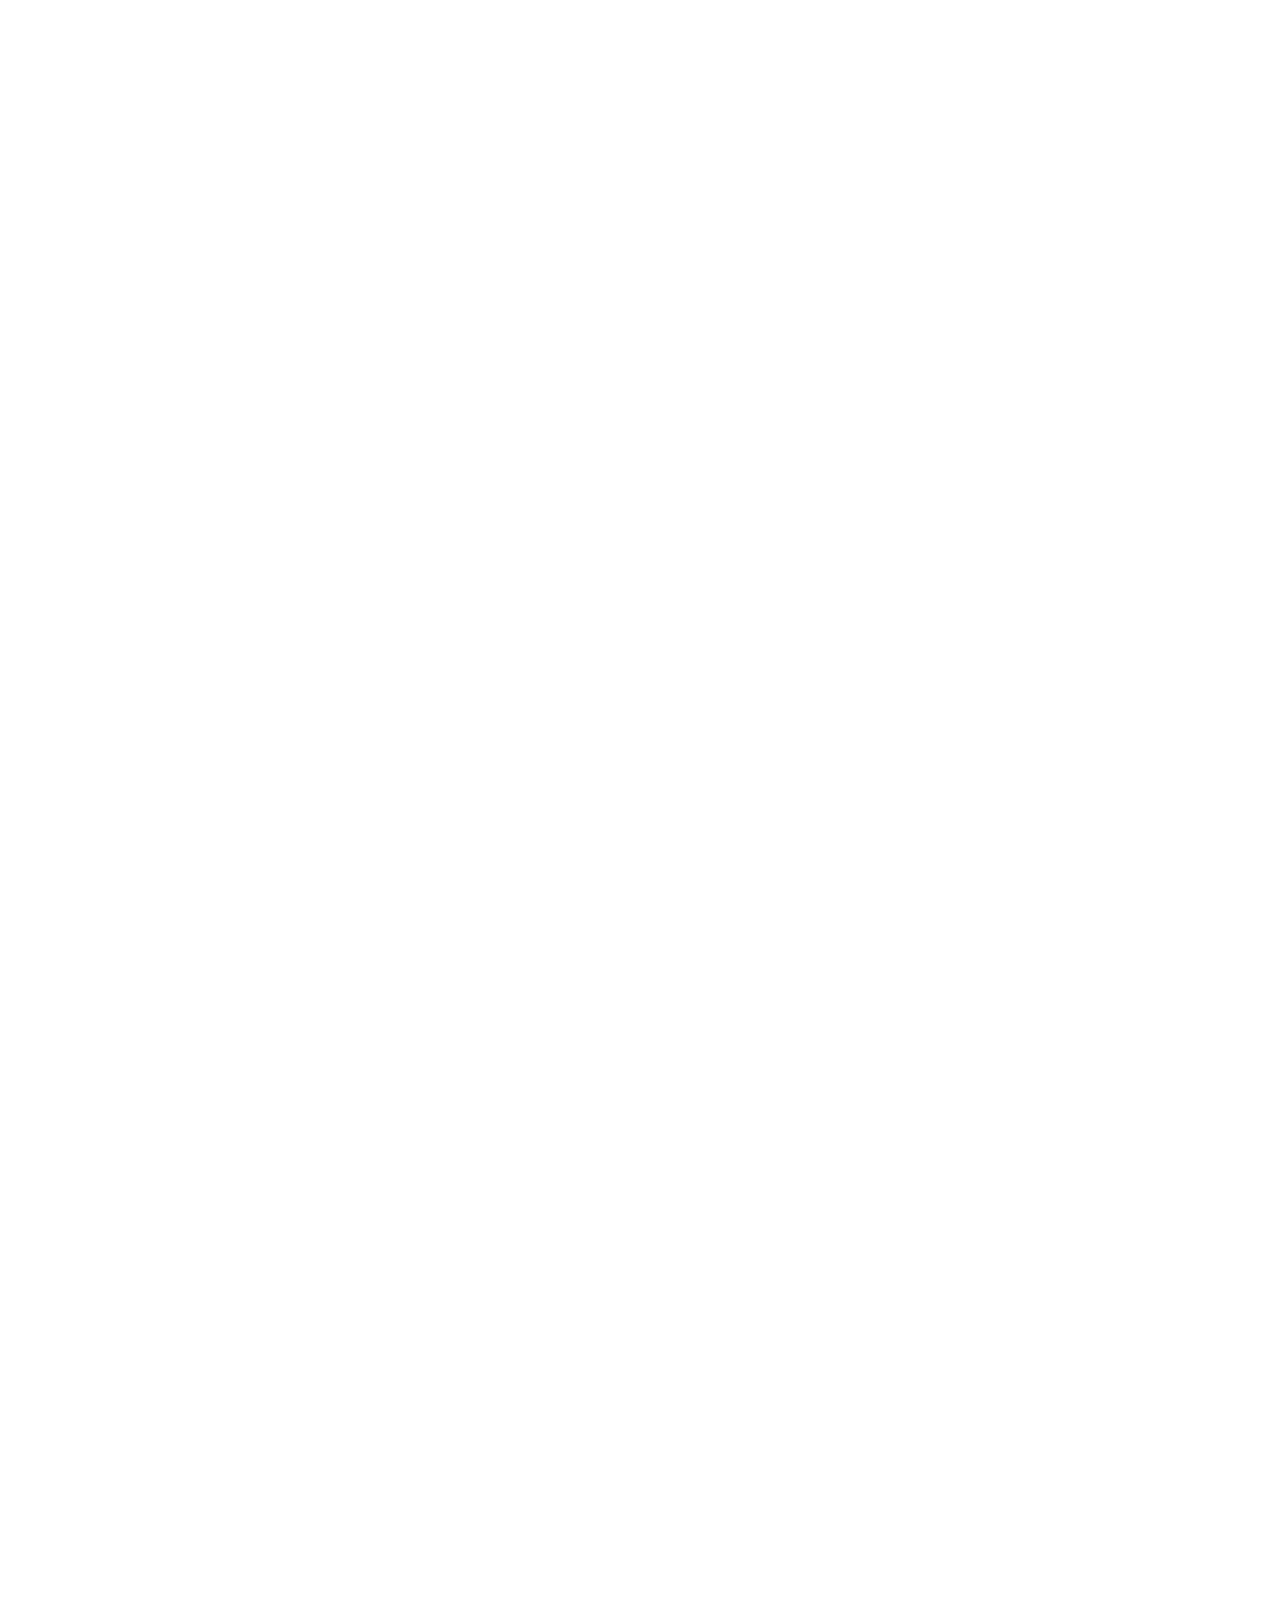
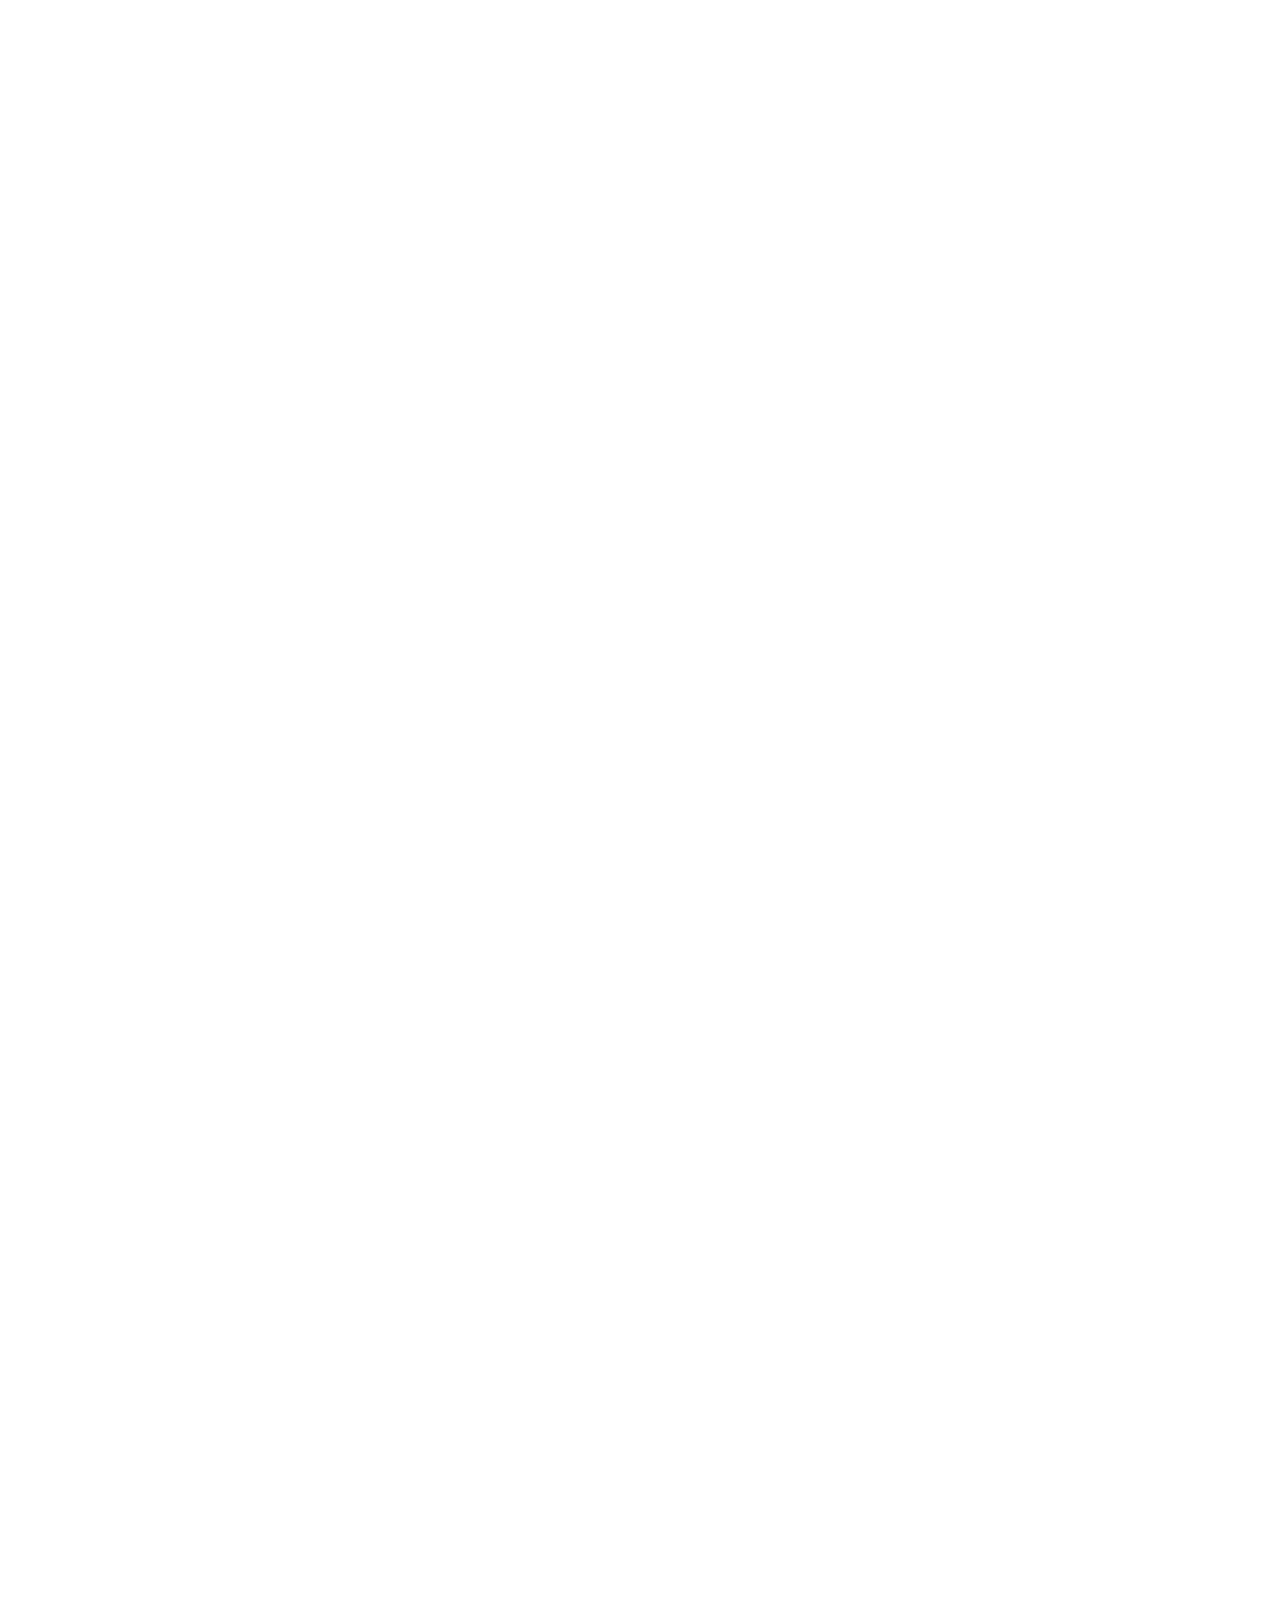
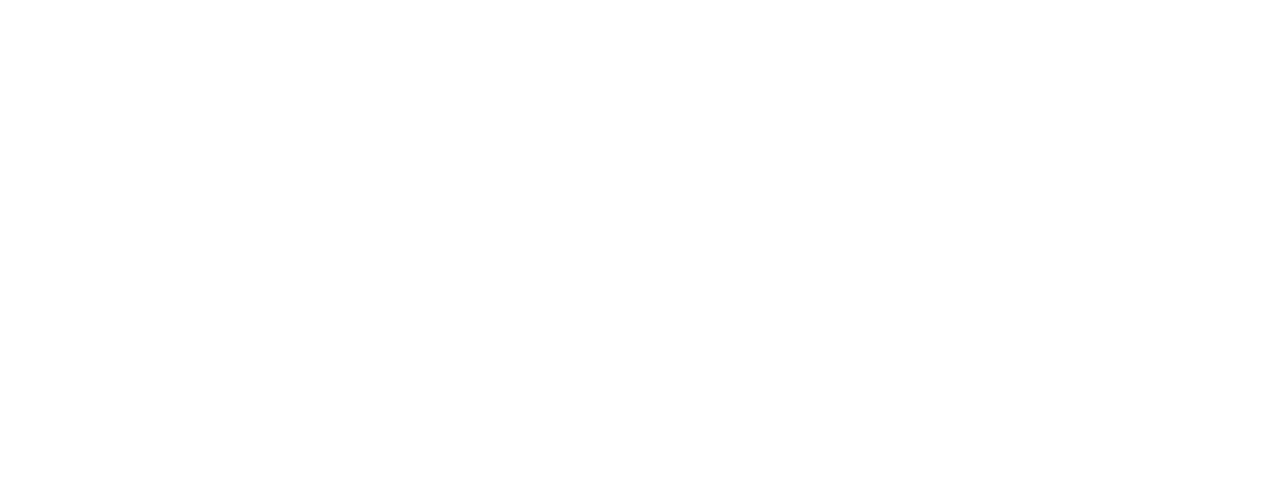
==== commit 34c99736: "Add files via upload" ====
--- a/home.html
+++ b/home.html
@@ -1,791 +1,751 @@
 <!DOCTYPE html>
 <html lang="uk">
-@@include('html/_head.htm',{
-"title":"HomePage"
-})
+
+<head>
+	<title>HomePage</title>
+	<meta charset="UTF-8">
+	<meta name="format-detection" content="telephone=no">
+	<style>
+		body {
+			opacity: 0;
+		}
+	</style>
+	<link rel="stylesheet" href="css/style.min.css?_v=20241105123051">
+	<link rel="icon" href="favicon.ico" sizes="32x32">
+	<link rel="icon" href="favicon.svg" sizes="any" type="image/svg+xml">
+	<!-- <meta name="robots" content="noindex, nofollow"> -->
+	<meta name="viewport" content="width=device-width, initial-scale=1.0">
+</head>
 
 <body>
-   <div class="wrapper">
-      @@include('html/_header.htm',{})
-      <main class="page">
-         <section class="page__hero hero">
-            <div class="hero__wrapper">
-               <div class="hero__container">
-                  <div class="hero__content">
-                     <h1 class="hero__title title title--orange title--big">
-                        <span>Стильний електросамокат</span>
-                        з потужним акумулятором
-                     </h1>
-                     <div class="hero__text">
-                        <p>
-                           Покращена продуктивність для далеких подорожей. Працює так само просто, як і виглядає.
-                        </p>
-                     </div>
-                     <div class="hero__change-theme theme-change">
-                        <fieldset class="theme-change__body">
-                           <div class="theme-change__item">
-                              <input class="theme-change__input" type="radio" id="light-1" name="theme-1" value="Білий">
-                              <label class="theme-change__label" for="light-1">Білий</label>
-                           </div>
-                           <div class="theme-change__item">
-                              <input class="theme-change__input" type="radio" id="dark-1" name="theme-1" value="Чорний">
-                              <label class="theme-change__label" for="dark-1">Чорний</label>
-                           </div>
-                        </fieldset>
-                     </div>
-                  </div>
-               </div>
-               <div data-da=".hero__container,767.98,first" class="hero__image change-image">
-                  <picture>
-                     <source srcset="@img/hero/scooter-black@2x.png 2x">
-                     <img src="@img/hero/scooter-black.png" alt="Scooter">
-                  </picture>
-               </div>
-            </div>
-         </section>
-         <section data-watch="navigator" class="page__about-product about-product">
-            <div class="about-product__container">
-               <h1 class="about-product__title title">
-                  Потужна батарея та економічна витрата заряду дозволяють долати відстань до 45 км.
-               </h1>
-               <div data-tabs="991.98,min" class="about-product__characteristics-tabs tabs-characteristics">
-                  <nav data-tabs-controls class="tabs-characteristics__navigation">
-                     <button type="button" class="tabs-characteristics__button">
-                        Три режими швидкості
-                     </button>
-                     <button type="button" class="tabs-characteristics__button">
-                        Система відновлення енергії
-                     </button>
-                     <button type="button" class="tabs-characteristics__button">
-                        Потужна батарея
-                     </button>
-                     <div class="tabs-characteristics__indicator"></div>
-                  </nav>
-                  <div class="tabs-characteristics__body">
-                     <div data-tabs-content class="tabs-characteristics__content">
-                        <div class="tabs-characteristics__item tabs-characteristics__item--speed">
-                           <h3 class="tabs-characteristics__title">Три режими швидкості</h3>
-                           <div class="tabs-characteristics__text">
-                              <p>
-                                 Три режими їзди дозволяють відчути себе комфортно у будь-якій ситуації. Режим "S"
-                                 збільшує швидкість, якщо спізнюєтеся на роботу. Під час прогулянки парком
-                                 активуйте
-                                 режим "D". Увімкніть режим «Пішохід», коли рухаєтеся по жвавій вулиці.
-                              </p>
-                           </div>
-                        </div>
-                        <div class="tabs-characteristics__item tabs-characteristics__item--energy">
-                           <h3 class="tabs-characteristics__title">Система відновлення енергії</h3>
-                           <div class="tabs-characteristics__text">
-                              <p>
-                                 Під час гальмування та руху за інерцією система перетворює кінетичну енергію
-                                 в
-                                 електричну, дозволяючи збільшити загальний запас ходу самокату.
-                              </p>
-                           </div>
-                        </div>
-                        <div class="tabs-characteristics__item tabs-characteristics__item--battery">
-                           <h3 class="tabs-characteristics__title">Потужна батарея</h3>
-                           <div class="tabs-characteristics__text">
-                              <p>
-                                 Самокат оснащений акумулятором ємністю 12800 мАг. Це дозволяє долати
-                                 відстані до 45 км. без підзарядки.
-                              </p>
-                           </div>
-                        </div>
-                     </div>
-                     <div data-tabs-images class="tabs-characteristics__images">
-                        <div class="tabs-characteristics__images-items">
-                           <div data-da=".tabs-characteristics__item--speed,991.98"
-                              class="tabs-characteristics__image-item">
-                              <picture>
-                                 <source srcset="@img/about-product/01@2x.png 2x">
-                                 <img src="@img/about-product/01.png" alt="Image">
-                              </picture>
-                           </div>
-                           <div class="tabs-characteristics__image-item">
-                              <picture>
-                                 <source srcset="@img/about-product/02@2x.png 2x">
-                                 <img src="@img/about-product/02.png" loading="lazy" alt="Image">
-                              </picture>
-                           </div>
-                        </div>
-                        <div class="tabs-characteristics__images-items">
-                           <div data-da=".tabs-characteristics__item--energy,991.98"
-                              class="tabs-characteristics__image-item">
-                              <picture>
-                                 <source srcset="@img/about-product/03@2x.png 2x">
-                                 <img src="@img/about-product/03.png" loading="lazy" alt="Image">
-                              </picture>
-                           </div>
-                           <div class="tabs-characteristics__image-item">
-                              <picture>
-                                 <source srcset="@img/about-product/02@2x.png 2x">
-                                 <img src="@img/about-product/02.png" loading="lazy" alt="Image">
-                              </picture>
-                           </div>
-                        </div>
-                        <div class="tabs-characteristics__images-items">
-                           <div data-da=".tabs-characteristics__item--battery,991.98"
-                              class="tabs-characteristics__image-item">
-                              <picture>
-                                 <source srcset="@img/about-product/04@2x.png 2x">
-                                 <img src="@img/about-product/04.png" loading="lazy" alt="Image">
-                              </picture>
-                           </div>
-                           <div class="tabs-characteristics__image-item">
-                              <picture>
-                                 <source srcset="@img/about-product/02@2x.png 2x">
-                                 <img src="@img/about-product/02.png" loading="lazy" alt="Image">
-                              </picture>
-                           </div>
-                        </div>
-                     </div>
-                  </div>
-               </div>
-            </div>
-         </section>
-         <section class="page__engine-power engine-power">
-            <div class="engine-power__container">
-               <div class="engine-power__logo">
-                  <img src="@img/logo-white.svg" loading="lazy" alt="Xiaomi logo">
-               </div>
-               <div class="engine-power__content">
-                  <h2 class="engine-power__title title title--white">
-                     Висока швидкість пересування
-                  </h2>
-                  <div class="engine-power__text">
-                     <p>
-                        Двигун потужністю до 600 Вт дозволяє розвивати швидкість до 25 км/год.
-                     </p>
-                  </div>
-               </div>
-            </div>
-         </section>
-         <section data-watch="navigator" class="page__design design">
-            <div class="design__container">
-               <h2 class="design__title title">
-                  <span>Лаконічний сучасний дизайн,</span>
-                  в якому немає нічого зайвого
-               </h2>
-               <div class="design__content">
-                  <article class="design__item item-design">
-                     <div class="item-design__image">
-                        <picture>
-                           <source srcset="@img/design/01@2x.png 2x">
-                           <img src="@img/design/01.png" loading="lazy" alt="Image">
-                        </picture>
-                     </div>
-                     <div class="item-design__body">
-                        <h3 class="item-design__title">Мінімалістичний дизайн</h3>
-                        <div class="item-design__text">
-                           <p>
-                              Рама, компоненти та аксесуари скутера витримані в єдиному стилі, де зручність користувача
-                              виходить перше місце. Одного дотику достатньо, щоб запустити самокат.
-                           </p>
-                        </div>
-                     </div>
-                  </article>
-                  <article class="design__item item-design">
-                     <div class="item-design__image">
-                        <picture>
-                           <source srcset="@img/design/02@2x.png 2x">
-                           <img src="@img/design/02.png" loading="lazy" alt="Image">
-                        </picture>
-                     </div>
-                     <div class="item-design__body">
-                        <h3 class="item-design__title">Зручна панель керування</h3>
-                        <div class="item-design__text">
-                           <p>
-                              Зручно розташовані елементи керування. Відображення8 типів даних у реальному часі:
-                              швидкість, режим, заряд акумулятора, стан блокування та інша інформація.
-                           </p>
-                        </div>
-                     </div>
-                  </article>
-               </div>
-            </div>
-         </section>
-         <section data-watch="navigator" class="page__safety safety">
-            <div class="safety__container">
-               <h2 class="safety__title title title--orange">
-                  Дбає про вашу безпеку
-               </h2>
-               <div data-tabs="991.98,min" class="safety__characteristics-tabs tabs-characteristics">
-                  <nav data-tabs-controls class="tabs-characteristics__navigation">
-                     <button type="button" class="tabs-characteristics__button">
-                        Яскраві ходові вогні
-                     </button>
-                     <button type="button" class="tabs-characteristics__button">
-                        Подвійна гальмівна система
-                     </button>
-                     <button type="button" class="tabs-characteristics__button">
-                        Яскрава задня фара
-                     </button>
-                     <button type="button" class="tabs-characteristics__button">
-                        Відбивачі спереду, збоку та ззаду
-                     </button>
-                     <div class="tabs-characteristics__indicator"></div>
-                  </nav>
-                  <div class="tabs-characteristics__body">
-                     <div data-tabs-content class="tabs-characteristics__content">
-                        <div class="tabs-characteristics__item tabs-characteristics__item--lights">
-                           <h3 class="tabs-characteristics__title">Яскраві ходові вогні</h3>
-                           <div class="tabs-characteristics__text">
-                              <p>
-                                 Продуманий кут розсіювання світла дозволяє зберігати хорошу видимість, не засліплюючи
-                                 інших учасників руху.
-                              </p>
-                           </div>
-                        </div>
-                        <div class="tabs-characteristics__item tabs-characteristics__item--braking">
-                           <h3 class="tabs-characteristics__title">Подвійна гальмівна система</h3>
-                           <div class="tabs-characteristics__text">
-                              <p>
-                                 При натисканні наручку гальма системи переднього та заднього колеса активуються
-                                 послідовно, скорочуючи гальмівний шлях та забезпечуючи безпечну та плавну зупинку.
-                              </p>
-                           </div>
-                        </div>
-                        <div class="tabs-characteristics__item tabs-characteristics__item--rear-light">
-                           <h3 class="tabs-characteristics__title">Яскрава задня фара</h3>
-                           <div class="tabs-characteristics__text">
-                              <p>
-                                 При включенні ходових вогнів задня фара вмикається автоматично. При натисканні на ручку
-                                 гальма вона починає блимати, попереджаючи інших учасників руху.
-                              </p>
-                           </div>
-                        </div>
-                        <div class="tabs-characteristics__item tabs-characteristics__item--reflectors">
-                           <h3 class="tabs-characteristics__title">Відбивачі спереду, збоку та ззаду</h3>
-                           <div class="tabs-characteristics__text">
-                              <p>
-                                 Покращені відбивачі, розміщені з чотирьох сторін, роблять вашу поїздку у темний час
-                                 діб безпечніше.
-                              </p>
-                           </div>
-                        </div>
-                     </div>
-                     <div data-tabs-images class="tabs-characteristics__images">
-                        <div class="tabs-characteristics__images-items">
-                           <div data-da=".tabs-characteristics__item--lights,991.98"
-                              class="tabs-characteristics__image-item">
-                              <picture>
-                                 <source srcset="@img/safity/01@2x.png 2x">
-                                 <img src="@img/safity/01.png" loading="lazy" alt="Image">
-                              </picture>
-                           </div>
-                           <div class="tabs-characteristics__image-item">
-                              <picture>
-                                 <source srcset="@img/safity/02@2x.png 2x">
-                                 <img src="@img/safity/02.png" loading="lazy" alt="Image">
-                              </picture>
-                           </div>
-                        </div>
-                        <div class="tabs-characteristics__images-items">
-                           <div data-da=".tabs-characteristics__item--braking,991.98"
-                              class="tabs-characteristics__image-item">
-                              <picture>
-                                 <source srcset="@img/safity/03@2x.png 2x">
-                                 <img src="@img/safity/03.png" loading="lazy" alt="Image">
-                              </picture>
-                           </div>
-                           <div class="tabs-characteristics__image-item">
-                              <picture>
-                                 <source srcset="@img/safity/02@2x.png 2x">
-                                 <img src="@img/safity/02.png" loading="lazy" alt="Image">
-                              </picture>
-                           </div>
-                        </div>
-                        <div class="tabs-characteristics__images-items">
-                           <div data-da=".tabs-characteristics__item--rear-light,991.98"
-                              class="tabs-characteristics__image-item">
-                              <picture>
-                                 <source srcset="@img/safity/04@2x.png 2x">
-                                 <img src="@img/safity/04.png" loading="lazy" alt="Image">
-                              </picture>
-                           </div>
-                           <div class="tabs-characteristics__image-item">
-                              <picture>
-                                 <source srcset="@img/safity/02@2x.png 2x">
-                                 <img src="@img/safity/02.png" loading="lazy" alt="Image">
-                              </picture>
-                           </div>
-                        </div>
-                        <div class="tabs-characteristics__images-items">
-                           <div data-da=".tabs-characteristics__item--reflectors,991.98"
-                              class="tabs-characteristics__image-item">
-                              <picture>
-                                 <source srcset="@img/safity/05@2x.png 2x">
-                                 <img src="@img/safity/05.png" loading="lazy" alt="Image">
-                              </picture>
-                           </div>
-                           <div class="tabs-characteristics__image-item">
-                              <picture>
-                                 <source srcset="@img/safity/02@2x.png 2x">
-                                 <img src="@img/safity/02.png" loading="lazy" alt="Image">
-                              </picture>
-                           </div>
-                        </div>
-                     </div>
-                  </div>
-               </div>
-            </div>
-         </section>
-         <section class="page__mobile-app mobile-app">
-            <div class="mobile-app__container">
-               <div class="mobile-app__content">
-                  <h2 class="mobile-app__title title title--orange">
-                     <span>Мобільний додаток</span>
-                     Mi Home
-                  </h2>
-                  <div class="mobile-app__text">
-                     <p>
-                        Підключіть самокат до мобільного додатку Mi Home та використовуйте його для блокування та
-                        розблокування самокату, а також перегляду основних даних: пробіг, швидкість, рівень заряду
-                        акумулятора.
-                     </p>
-                  </div>
-                  <div class="mobile-app__links">
-                     <a href="#" target="_blank" class="mobile-app__link mobile-app__link--app-store">
-                        <svg width="120" height="40" viewBox="0 0 120 40" fill="none"
-                           xmlns="http://www.w3.org/2000/svg">
-                           <g clip-path="url(#clip0_2_462)">
-                              <path
-                                 d="M110.135 3.00293e-07H9.53468C9.16798 3.00293e-07 8.80568 3.00352e-07 8.43995 0.0020003C8.1338 0.0040003 7.83009 0.0098103 7.521 0.0147003C6.84951 0.0226021 6.17961 0.0816766 5.5171 0.19141C4.85552 0.303533 4.21467 0.514916 3.61622 0.81841C3.0185 1.12447 2.47235 1.52217 1.99757 1.99707C1.5203 2.47064 1.12246 3.01802 0.81935 3.61816C0.5154 4.21711 0.304641 4.85894 0.19435 5.52148C0.0830109 6.18319 0.0230984 6.85252 0.01515 7.52348C0.00587 7.83008 0.00489 8.1377 0 8.44434V31.5586C0.00489 31.8691 0.00587 32.1699 0.01515 32.4805C0.0231008 33.1514 0.0830134 33.8207 0.19435 34.4824C0.304336 35.1453 0.515108 35.7875 0.81935 36.3867C1.12233 36.9849 1.52022 37.5301 1.99757 38.001C2.47054 38.478 3.01705 38.876 3.61622 39.1797C4.21467 39.484 4.85545 39.6966 5.5171 39.8105C6.17972 39.9194 6.84956 39.9785 7.521 39.9873C7.83009 39.9941 8.1338 39.998 8.43995 39.998C8.80567 40 9.168 40 9.53468 40H110.135C110.494 40 110.859 40 111.219 39.998C111.523 39.998 111.836 39.9941 112.141 39.9873C112.811 39.9789 113.479 39.9198 114.141 39.8105C114.804 39.6958 115.448 39.4833 116.049 39.1797C116.647 38.8758 117.193 38.4778 117.666 38.001C118.142 37.5282 118.541 36.9835 118.848 36.3867C119.15 35.7871 119.358 35.1449 119.467 34.4824C119.578 33.8206 119.64 33.1515 119.652 32.4805C119.656 32.1699 119.656 31.8691 119.656 31.5586C119.664 31.1953 119.664 30.834 119.664 30.4648V9.53613C119.664 9.16992 119.664 8.80664 119.656 8.44434C119.656 8.1377 119.656 7.83008 119.652 7.52344C119.64 6.85242 119.578 6.18324 119.467 5.52144C119.358 4.85928 119.149 4.2175 118.848 3.61812C118.23 2.4152 117.252 1.43603 116.049 0.81832C115.448 0.515568 114.804 0.304241 114.141 0.19132C113.48 0.0811031 112.811 0.0220081 112.141 0.0145603C111.836 0.0096803 111.523 0.0038203 111.219 0.0018703C110.859 -0.0001297 110.494 -0.0001297 110.135 -0.0001297V3.00293e-07Z"
-                                 fill="black" />
-                              <path
-                                 d="M8.44484 39.125C8.14016 39.125 7.84284 39.1211 7.54055 39.1143C6.91433 39.1061 6.28957 39.0516 5.67141 38.9512C5.095 38.8519 4.53661 38.6673 4.01467 38.4033C3.49751 38.1415 3.02582 37.7983 2.61767 37.3867C2.20361 36.98 1.85888 36.5082 1.59716 35.9902C1.33255 35.4688 1.14942 34.9099 1.05416 34.333C0.951281 33.7131 0.895621 33.0863 0.887656 32.458C0.881316 32.2471 0.873016 31.5449 0.873016 31.5449V8.44434C0.873016 8.44434 0.881856 7.75293 0.887706 7.5498C0.895332 6.92248 0.950669 6.29665 1.05324 5.67773C1.14868 5.09925 1.33194 4.53875 1.5967 4.01563C1.85746 3.49794 2.20027 3.02586 2.61184 2.61768C3.02294 2.20562 3.49614 1.8606 4.01418 1.59521C4.53492 1.33209 5.09225 1.14873 5.6675 1.05127C6.28769 0.949836 6.91462 0.894996 7.54301 0.88721L8.44533 0.875H111.214L112.127 0.8877C112.75 0.895099 113.371 0.94945 113.985 1.05029C114.566 1.14898 115.13 1.33362 115.656 1.59814C116.694 2.13299 117.539 2.97916 118.071 4.01807C118.332 4.53758 118.512 5.09351 118.606 5.66699C118.71 6.29099 118.768 6.92174 118.78 7.5542C118.783 7.8374 118.783 8.1416 118.783 8.44434C118.791 8.81934 118.791 9.17627 118.791 9.53613V30.4648C118.791 30.8281 118.791 31.1826 118.783 31.54C118.783 31.8652 118.783 32.1631 118.779 32.4697C118.768 33.0909 118.71 33.7104 118.608 34.3232C118.515 34.9043 118.333 35.4675 118.068 35.9932C117.805 36.5056 117.462 36.9733 117.053 37.3789C116.644 37.7927 116.172 38.1379 115.653 38.4014C115.128 38.6674 114.566 38.8527 113.985 38.9512C113.367 39.0522 112.742 39.1067 112.116 39.1143C111.823 39.1211 111.517 39.125 111.219 39.125L110.135 39.127L8.44484 39.125Z"
-                                 fill="black" />
-                              <path
-                                 d="M24.7689 20.3007C24.7796 19.466 25.0013 18.6476 25.4134 17.9217C25.8254 17.1957 26.4144 16.5858 27.1254 16.1486C26.6737 15.5035 26.0778 14.9725 25.3849 14.598C24.6921 14.2234 23.9215 14.0156 23.1343 13.9909C21.455 13.8147 19.8271 14.9958 18.9714 14.9958C18.0991 14.9958 16.7816 14.0084 15.3629 14.0376C14.4452 14.0673 13.5509 14.3341 12.767 14.8122C11.9831 15.2902 11.3364 15.9632 10.89 16.7655C8.95597 20.1139 10.3986 25.035 12.2512 27.7416C13.1781 29.0669 14.2613 30.5474 15.6788 30.4949C17.0659 30.4374 17.5839 29.6104 19.2582 29.6104C20.917 29.6104 21.403 30.4949 22.8492 30.4615C24.3376 30.4373 25.2753 29.1303 26.1697 27.7924C26.8357 26.848 27.3481 25.8043 27.6881 24.6999C26.8234 24.3341 26.0855 23.7219 25.5664 22.9396C25.0473 22.1574 24.7699 21.2395 24.7689 20.3007Z"
-                                 fill="white" />
-                              <path
-                                 d="M22.0373 12.2109C22.8488 11.2367 23.2486 9.9845 23.1518 8.72027C21.912 8.85049 20.7667 9.44305 19.9442 10.3799C19.5421 10.8375 19.2341 11.37 19.0378 11.9468C18.8416 12.5235 18.7609 13.1333 18.8005 13.7413C19.4206 13.7477 20.0341 13.6132 20.5948 13.3482C21.1555 13.0831 21.6487 12.6942 22.0373 12.2109Z"
-                                 fill="white" />
-                              <path
-                                 d="M42.3023 27.1397H37.5689L36.4322 30.4961H34.4273L38.9107 18.0781H40.9937L45.4771 30.4961H43.438L42.3023 27.1397ZM38.0591 25.5908H41.8111L39.9615 20.1436H39.9097L38.0591 25.5908Z"
-                                 fill="white" />
-                              <path
-                                 d="M55.1597 25.9697C55.1597 28.7832 53.6538 30.5908 51.3814 30.5908C50.8057 30.6209 50.2332 30.4883 49.7294 30.2082C49.2256 29.9281 48.8109 29.5117 48.5327 29.0068H48.4897V33.4912H46.6313V21.4424H48.4302V22.9482H48.4644C48.7553 22.4458 49.1771 22.0316 49.6847 21.7497C50.1923 21.4679 50.7669 21.3289 51.3472 21.3477C53.645 21.3477 55.1597 23.1641 55.1597 25.9697ZM53.2495 25.9697C53.2495 24.1367 52.3023 22.9316 50.857 22.9316C49.437 22.9316 48.482 24.1621 48.482 25.9697C48.482 27.794 49.437 29.0156 50.857 29.0156C52.3023 29.0156 53.2495 27.8193 53.2495 25.9697Z"
-                                 fill="white" />
-                              <path
-                                 d="M65.1245 25.9697C65.1245 28.7832 63.6187 30.5908 61.3462 30.5908C60.7706 30.6209 60.1981 30.4883 59.6943 30.2082C59.1905 29.9281 58.7758 29.5117 58.4976 29.0068H58.4546V33.4912H56.5962V21.4424H58.395V22.9482H58.4292C58.7201 22.4458 59.1419 22.0316 59.6495 21.7497C60.1571 21.4679 60.7317 21.3289 61.312 21.3477C63.6099 21.3477 65.1245 23.1641 65.1245 25.9697ZM63.2144 25.9697C63.2144 24.1367 62.2671 22.9316 60.8218 22.9316C59.4019 22.9316 58.4468 24.1621 58.4468 25.9697C58.4468 27.794 59.4019 29.0156 60.8218 29.0156C62.2671 29.0156 63.2144 27.8193 63.2144 25.9697H63.2144Z"
-                                 fill="white" />
-                              <path
-                                 d="M71.7105 27.0361C71.8482 28.2676 73.0445 29.0761 74.6792 29.0761C76.2456 29.0761 77.3726 28.2675 77.3726 27.1572C77.3726 26.1933 76.6929 25.6162 75.0835 25.2207L73.4742 24.833C71.1939 24.2822 70.1353 23.2158 70.1353 21.4853C70.1353 19.3427 72.0025 17.871 74.6538 17.871C77.2778 17.871 79.0767 19.3427 79.1372 21.4853H77.2612C77.1489 20.246 76.1245 19.498 74.6274 19.498C73.1304 19.498 72.106 20.2548 72.106 21.3564C72.106 22.2343 72.7603 22.7509 74.3608 23.1464L75.729 23.4823C78.2769 24.0849 79.3355 25.1083 79.3355 26.9247C79.3355 29.248 77.4849 30.703 74.5415 30.703C71.7876 30.703 69.9282 29.2821 69.8081 27.036L71.7105 27.0361Z"
-                                 fill="white" />
-                              <path
-                                 d="M83.3462 19.2998V21.4424H85.0679V22.9141H83.3462V27.9053C83.3462 28.6807 83.6909 29.042 84.4478 29.042C84.6522 29.0384 84.8562 29.0241 85.0591 28.999V30.4619C84.7188 30.5255 84.373 30.5543 84.0269 30.5478C82.1939 30.5478 81.479 29.8593 81.479 28.1035V22.9141H80.1626V21.4424H81.479V19.2998H83.3462Z"
-                                 fill="white" />
-                              <path
-                                 d="M86.065 25.9697C86.065 23.1211 87.7427 21.3311 90.3589 21.3311C92.9839 21.3311 94.6539 23.1211 94.6539 25.9697C94.6539 28.8262 92.9927 30.6084 90.3589 30.6084C87.7261 30.6084 86.065 28.8262 86.065 25.9697ZM92.7603 25.9697C92.7603 24.0156 91.8648 22.8623 90.3589 22.8623C88.8531 22.8623 87.9585 24.0244 87.9585 25.9697C87.9585 27.9316 88.8531 29.0762 90.3589 29.0762C91.8648 29.0762 92.7603 27.9316 92.7603 25.9697H92.7603Z"
-                                 fill="white" />
-                              <path
-                                 d="M96.1861 21.4424H97.9585V22.9834H98.0015C98.1215 22.5021 98.4034 22.0768 98.8 21.7789C99.1966 21.481 99.6836 21.3287 100.179 21.3476C100.393 21.3469 100.607 21.3702 100.816 21.417V23.1553C100.546 23.0726 100.264 23.0347 99.981 23.043C99.711 23.032 99.4419 23.0796 99.192 23.1825C98.9422 23.2854 98.7176 23.4411 98.5336 23.639C98.3496 23.8369 98.2106 24.0723 98.1262 24.3289C98.0418 24.5856 98.0139 24.8575 98.0445 25.126V30.4961H96.1861L96.1861 21.4424Z"
-                                 fill="white" />
-                              <path
-                                 d="M109.384 27.8369C109.134 29.4805 107.534 30.6084 105.486 30.6084C102.852 30.6084 101.217 28.8437 101.217 26.0127C101.217 23.1728 102.861 21.3311 105.408 21.3311C107.913 21.3311 109.488 23.0517 109.488 25.7969V26.4336H103.093V26.5459C103.064 26.8791 103.105 27.2148 103.216 27.5306C103.326 27.8464 103.502 28.1352 103.732 28.3778C103.963 28.6203 104.242 28.8111 104.552 28.9374C104.861 29.0637 105.195 29.1226 105.529 29.1103C105.968 29.1515 106.409 29.0498 106.785 28.8203C107.162 28.5909 107.455 28.246 107.62 27.8369L109.384 27.8369ZM103.102 25.1348H107.628C107.645 24.8352 107.6 24.5354 107.495 24.2541C107.39 23.9729 107.229 23.7164 107.02 23.5006C106.812 23.2849 106.561 23.1145 106.283 23.0003C106.006 22.8861 105.708 22.8305 105.408 22.8369C105.105 22.8351 104.805 22.8932 104.525 23.008C104.245 23.1227 103.99 23.2918 103.776 23.5054C103.562 23.7191 103.392 23.973 103.276 24.2527C103.16 24.5323 103.101 24.8321 103.102 25.1348V25.1348Z"
-                                 fill="white" />
-                              <path
-                                 d="M37.8262 8.731C38.2158 8.70304 38.6068 8.7619 38.9709 8.90333C39.335 9.04477 39.6632 9.26525 39.9318 9.54887C40.2004 9.8325 40.4026 10.1722 40.524 10.5435C40.6455 10.9147 40.6829 11.3083 40.6338 11.6958C40.6338 13.6021 39.6035 14.6978 37.8262 14.6978H35.6709V8.731H37.8262ZM36.5977 13.854H37.7227C38.0011 13.8706 38.2797 13.825 38.5382 13.7204C38.7968 13.6158 39.0287 13.4548 39.2172 13.2492C39.4057 13.0437 39.546 12.7987 39.6279 12.5321C39.7097 12.2654 39.7311 11.9839 39.6904 11.708C39.7282 11.4332 39.7046 11.1534 39.6215 10.8887C39.5384 10.6241 39.3977 10.3811 39.2097 10.1771C39.0216 9.9732 38.7908 9.81339 38.5337 9.70916C38.2766 9.60492 37.9997 9.55884 37.7227 9.57421H36.5977V13.854Z"
-                                 fill="white" />
-                              <path
-                                 d="M41.6807 12.4443C41.6524 12.1484 41.6862 11.8499 41.7801 11.5678C41.8739 11.2857 42.0257 11.0264 42.2256 10.8064C42.4256 10.5864 42.6693 10.4106 42.9411 10.2904C43.213 10.1701 43.507 10.108 43.8042 10.108C44.1015 10.108 44.3955 10.1701 44.6673 10.2904C44.9392 10.4106 45.1829 10.5864 45.3828 10.8064C45.5828 11.0264 45.7345 11.2857 45.8284 11.5678C45.9222 11.8499 45.9561 12.1484 45.9278 12.4443C45.9566 12.7406 45.9232 13.0395 45.8296 13.3221C45.736 13.6046 45.5843 13.8644 45.3843 14.0848C45.1843 14.3052 44.9404 14.4814 44.6683 14.6019C44.3962 14.7224 44.1019 14.7847 43.8042 14.7847C43.5066 14.7847 43.2123 14.7224 42.9402 14.6019C42.668 14.4814 42.4241 14.3052 42.2241 14.0848C42.0242 13.8644 41.8725 13.6046 41.7789 13.3221C41.6853 13.0395 41.6519 12.7406 41.6807 12.4443ZM45.0137 12.4443C45.0137 11.4683 44.5752 10.8975 43.8057 10.8975C43.0332 10.8975 42.5987 11.4683 42.5987 12.4444C42.5987 13.4282 43.0333 13.9946 43.8057 13.9946C44.5752 13.9946 45.0137 13.4243 45.0137 12.4443H45.0137Z"
-                                 fill="white" />
-                              <path
-                                 d="M51.5733 14.6978H50.6514L49.7207 11.3813H49.6504L48.7237 14.6978H47.8106L46.5694 10.1948H47.4707L48.2774 13.6308H48.3438L49.2696 10.1948H50.1221L51.0479 13.6308H51.1182L51.9209 10.1948H52.8096L51.5733 14.6978Z"
-                                 fill="white" />
-                              <path
-                                 d="M53.8536 10.1948H54.709V10.9101H54.7754C54.8881 10.6532 55.0781 10.4379 55.319 10.2941C55.5598 10.1502 55.8396 10.0852 56.1192 10.1079C56.3383 10.0914 56.5583 10.1245 56.7629 10.2046C56.9675 10.2847 57.1514 10.4098 57.3011 10.5706C57.4508 10.7314 57.5624 10.9239 57.6276 11.1337C57.6928 11.3435 57.7099 11.5653 57.6778 11.7827V14.6977H56.7891V12.0059C56.7891 11.2822 56.4746 10.9224 55.8174 10.9224C55.6687 10.9154 55.5202 10.9407 55.3821 10.9966C55.244 11.0524 55.1197 11.1374 55.0176 11.2458C54.9154 11.3542 54.838 11.4834 54.7904 11.6245C54.7429 11.7656 54.7265 11.9154 54.7422 12.0635V14.6977H53.8535L53.8536 10.1948Z"
-                                 fill="white" />
-                              <path d="M59.0938 8.437H59.9825V14.6977H59.0938V8.437Z" fill="white" />
-                              <path
-                                 d="M61.2178 12.4443C61.1895 12.1484 61.2234 11.8498 61.3172 11.5677C61.4111 11.2857 61.5629 11.0263 61.7628 10.8063C61.9628 10.5863 62.2065 10.4106 62.4784 10.2903C62.7503 10.17 63.0443 10.1079 63.3416 10.1079C63.6389 10.1079 63.9329 10.17 64.2047 10.2903C64.4766 10.4106 64.7203 10.5863 64.9203 10.8063C65.1203 11.0263 65.272 11.2857 65.3659 11.5677C65.4598 11.8498 65.4936 12.1484 65.4653 12.4443C65.4942 12.7406 65.4607 13.0396 65.3671 13.3221C65.2734 13.6046 65.1217 13.8644 64.9217 14.0848C64.7217 14.3052 64.4778 14.4814 64.2057 14.6019C63.9335 14.7224 63.6392 14.7847 63.3416 14.7847C63.0439 14.7847 62.7496 14.7224 62.4775 14.6019C62.2053 14.4814 61.9614 14.3052 61.7614 14.0848C61.5614 13.8644 61.4097 13.6046 61.3161 13.3221C61.2225 13.0396 61.189 12.7406 61.2178 12.4443ZM64.5508 12.4443C64.5508 11.4683 64.1123 10.8975 63.3428 10.8975C62.5703 10.8975 62.1358 11.4683 62.1358 12.4444C62.1358 13.4282 62.5704 13.9946 63.3428 13.9946C64.1123 13.9946 64.5508 13.4243 64.5508 12.4443H64.5508Z"
-                                 fill="white" />
-                              <path
-                                 d="M66.4009 13.4243C66.4009 12.6138 67.0044 12.1465 68.0757 12.0801L69.2954 12.0098V11.6211C69.2954 11.1455 68.981 10.877 68.3736 10.877C67.8775 10.877 67.5337 11.0591 67.4351 11.3774H66.5747C66.6656 10.604 67.3931 10.1079 68.4146 10.1079C69.5435 10.1079 70.1802 10.6699 70.1802 11.6211V14.6978H69.3247V14.0649H69.2544C69.1117 14.2919 68.9113 14.477 68.6737 14.6012C68.4361 14.7254 68.1697 14.7843 67.9019 14.7719C67.7129 14.7916 67.5218 14.7714 67.341 14.7127C67.1603 14.654 66.9938 14.5581 66.8524 14.4312C66.711 14.3042 66.5977 14.149 66.52 13.9756C66.4422 13.8022 66.4017 13.6144 66.4009 13.4243ZM69.2954 13.0395V12.6631L68.1958 12.7334C67.5757 12.7749 67.2945 12.9858 67.2945 13.3828C67.2945 13.7881 67.646 14.0239 68.1295 14.0239C68.2711 14.0383 68.4142 14.024 68.5502 13.9819C68.6862 13.9398 68.8123 13.8708 68.9211 13.7789C69.0299 13.6871 69.1191 13.5743 69.1834 13.4473C69.2477 13.3203 69.2858 13.1816 69.2954 13.0395Z"
-                                 fill="white" />
-                              <path
-                                 d="M71.3482 12.4443C71.3482 11.0215 72.0796 10.1201 73.2173 10.1201C73.4987 10.1072 73.778 10.1746 74.0226 10.3145C74.2671 10.4543 74.4667 10.661 74.5982 10.9101H74.6646V8.437H75.5533V14.6977H74.7017V13.9863H74.6314C74.4898 14.2338 74.2832 14.4378 74.0339 14.5763C73.7847 14.7148 73.5023 14.7825 73.2173 14.7719C72.0718 14.772 71.3482 13.8706 71.3482 12.4443ZM72.2662 12.4443C72.2662 13.3994 72.7164 13.9741 73.4693 13.9741C74.2183 13.9741 74.6812 13.3911 74.6812 12.4482C74.6812 11.5098 74.2134 10.9185 73.4693 10.9185C72.7212 10.9185 72.2661 11.4971 72.2661 12.4443H72.2662Z"
-                                 fill="white" />
-                              <path
-                                 d="M79.23 12.4443C79.2017 12.1484 79.2356 11.8499 79.3294 11.5678C79.4232 11.2857 79.575 11.0264 79.7749 10.8064C79.9749 10.5864 80.2186 10.4106 80.4904 10.2904C80.7623 10.1701 81.0563 10.108 81.3536 10.108C81.6508 10.108 81.9448 10.1701 82.2167 10.2904C82.4885 10.4106 82.7322 10.5864 82.9322 10.8064C83.1321 11.0264 83.2839 11.2857 83.3777 11.5678C83.4715 11.8499 83.5054 12.1484 83.4771 12.4443C83.5059 12.7406 83.4725 13.0395 83.3789 13.3221C83.2853 13.6046 83.1336 13.8644 82.9336 14.0848C82.7336 14.3052 82.4897 14.4814 82.2176 14.6019C81.9455 14.7224 81.6512 14.7847 81.3536 14.7847C81.0559 14.7847 80.7616 14.7224 80.4895 14.6019C80.2173 14.4814 79.9735 14.3052 79.7735 14.0848C79.5735 13.8644 79.4218 13.6046 79.3282 13.3221C79.2346 13.0395 79.2012 12.7406 79.23 12.4443ZM82.563 12.4443C82.563 11.4683 82.1245 10.8975 81.355 10.8975C80.5826 10.8975 80.148 11.4683 80.148 12.4444C80.148 13.4282 80.5826 13.9946 81.355 13.9946C82.1245 13.9946 82.563 13.4243 82.563 12.4443Z"
-                                 fill="white" />
-                              <path
-                                 d="M84.6695 10.1948H85.5249V10.9101H85.5913C85.704 10.6532 85.894 10.4379 86.1349 10.2941C86.3757 10.1502 86.6555 10.0852 86.9351 10.1079C87.1542 10.0914 87.3742 10.1245 87.5788 10.2046C87.7834 10.2847 87.9673 10.4098 88.117 10.5706C88.2667 10.7314 88.3783 10.9239 88.4435 11.1337C88.5087 11.3435 88.5258 11.5653 88.4937 11.7827V14.6977H87.605V12.0059C87.605 11.2822 87.2906 10.9224 86.6333 10.9224C86.4846 10.9154 86.3361 10.9407 86.198 10.9966C86.06 11.0524 85.9356 11.1374 85.8335 11.2458C85.7314 11.3542 85.6539 11.4834 85.6064 11.6245C85.5588 11.7656 85.5424 11.9154 85.5581 12.0635V14.6977H84.6695V10.1948Z"
-                                 fill="white" />
-                              <path
-                                 d="M93.5152 9.07373V10.2153H94.4908V10.9639H93.5152V13.2793C93.5152 13.751 93.7095 13.9575 94.1519 13.9575C94.2651 13.9572 94.3783 13.9503 94.4908 13.937V14.6772C94.3312 14.7058 94.1695 14.721 94.0074 14.7226C93.0191 14.7226 92.6255 14.375 92.6255 13.5068V10.9638H91.9107V10.2153H92.6255V9.07373H93.5152Z"
-                                 fill="white" />
-                              <path
-                                 d="M95.7046 8.437H96.5855V10.9185H96.6558C96.7739 10.6591 96.9691 10.4425 97.2148 10.2982C97.4605 10.1538 97.7448 10.0888 98.0288 10.1118C98.2467 10.0999 98.4646 10.1363 98.6669 10.2184C98.8692 10.3004 99.0509 10.4261 99.199 10.5864C99.3471 10.7468 99.458 10.9378 99.5238 11.146C99.5896 11.3541 99.6086 11.5742 99.5796 11.7905V14.6978H98.69V12.0098C98.69 11.2905 98.355 10.9263 97.7271 10.9263C97.5744 10.9137 97.4207 10.9347 97.277 10.9878C97.1332 11.0408 97.0027 11.1247 96.8948 11.2334C96.7868 11.3421 96.7038 11.4732 96.6518 11.6173C96.5997 11.7614 96.5798 11.9152 96.5933 12.0679V14.6977H95.7047L95.7046 8.437Z"
-                                 fill="white" />
-                              <path
-                                 d="M104.761 13.4819C104.641 13.8935 104.379 14.2495 104.022 14.4876C103.666 14.7258 103.236 14.8309 102.81 14.7847C102.513 14.7925 102.219 14.7357 101.946 14.6181C101.674 14.5006 101.43 14.3252 101.232 14.1041C101.034 13.8829 100.887 13.6214 100.8 13.3375C100.713 13.0537 100.689 12.7544 100.73 12.4604C100.691 12.1656 100.715 11.8656 100.801 11.581C100.888 11.2963 101.034 11.0335 101.231 10.8104C101.428 10.5874 101.671 10.4092 101.942 10.288C102.214 10.1668 102.509 10.1054 102.806 10.1079C104.059 10.1079 104.815 10.9639 104.815 12.3779V12.688H101.635V12.7378C101.621 12.903 101.642 13.0694 101.696 13.2261C101.75 13.3829 101.837 13.5266 101.95 13.648C102.062 13.7695 102.2 13.866 102.352 13.9314C102.504 13.9968 102.669 14.0296 102.835 14.0278C103.047 14.0533 103.262 14.015 103.453 13.9178C103.644 13.8206 103.802 13.6689 103.906 13.4819L104.761 13.4819ZM101.635 12.0308H103.91C103.921 11.8796 103.9 11.7278 103.849 11.5851C103.798 11.4424 103.718 11.3119 103.614 11.2021C103.509 11.0922 103.383 11.0054 103.243 10.9472C103.103 10.889 102.953 10.8608 102.801 10.8643C102.648 10.8623 102.495 10.8912 102.353 10.9491C102.21 11.0071 102.081 11.0929 101.972 11.2016C101.864 11.3104 101.778 11.4397 101.72 11.5821C101.662 11.7245 101.633 11.8771 101.635 12.0308H101.635Z"
-                                 fill="white" />
-                           </g>
-                           <defs>
-                              <clipPath id="clip0_2_462">
-                                 <rect width="119.664" height="40" fill="white" />
-                              </clipPath>
-                           </defs>
-                        </svg>
-                     </a>
-                     <a href="#" target="_blank" class="mobile-app__link mobile-app__link--google-play">
-                        <svg width="136" height="40" viewBox="0 0 136 40" fill="none"
-                           xmlns="http://www.w3.org/2000/svg">
-                           <g clip-path="url(#clip0_2_463)">
-                              <path fill-rule="evenodd" clip-rule="evenodd"
-                                 d="M130.662 40H5.6659C2.90918 40 0.664062 37.7456 0.664062 35V5C0.664062 2.24439 2.90918 0 5.6659 0H130.662C133.416 0 135.664 2.24439 135.664 5V35C135.664 37.7456 133.416 40 130.662 40Z"
-                                 fill="black" />
-                              <path fill-rule="evenodd" clip-rule="evenodd"
-                                 d="M130.662 0.800499C132.974 0.800499 134.867 2.68828 134.867 5V35C134.867 37.3117 132.987 39.1995 130.662 39.1995H5.6659C3.35373 39.1995 1.46128 37.3117 1.46128 35V5C1.46128 2.68828 3.34131 0.800499 5.6659 0.800499H130.662ZM130.662 0H5.6659C2.90918 0 0.664062 2.25436 0.664062 5V35C0.664062 37.7556 2.90918 40 5.6659 40H130.662C133.416 40 135.664 37.7556 135.664 35V5C135.664 2.25436 133.416 0 130.662 0Z"
-                                 fill="black" />
-                              <path
-                                 d="M71.7824 13.2319C70.8809 13.2319 70.1209 12.9152 69.5199 12.2917C68.9238 11.6857 68.5911 10.8503 68.606 9.99745C68.606 9.08722 68.9139 8.31665 69.5199 7.70568C70.1184 7.08223 70.8784 6.76553 71.7799 6.76553C72.6715 6.76553 73.4314 7.08223 74.0424 7.70568C74.6484 8.3366 74.9563 9.10717 74.9563 9.99745C74.9464 10.9102 74.6384 11.6807 74.0424 12.2892C73.4439 12.9176 72.6839 13.2319 71.7824 13.2319ZM44.9579 13.2319C44.0762 13.2319 43.3113 12.9201 42.6855 12.3042C42.0646 11.6907 41.7492 10.9152 41.7492 9.99994C41.7492 9.08473 42.0646 8.30917 42.6855 7.6957C43.2989 7.07974 44.0638 6.76802 44.9579 6.76802C45.395 6.76802 45.8197 6.8553 46.227 7.03236C46.6268 7.20443 46.9521 7.43884 47.1931 7.72563L47.2527 7.79795L46.5796 8.46129L46.5101 8.37899C46.1301 7.92513 45.621 7.70318 44.9479 7.70318C44.3469 7.70318 43.8229 7.91765 43.3908 8.34159C42.9562 8.76802 42.7351 9.32662 42.7351 10.0024C42.7351 10.6782 42.9562 11.2368 43.3908 11.6633C43.8229 12.0872 44.3469 12.3017 44.9479 12.3017C45.5887 12.3017 46.1276 12.0872 46.5473 11.6633C46.7957 11.4139 46.9497 11.0648 47.0043 10.6234H44.8461V9.69071H47.9307L47.9431 9.7755C47.9654 9.93261 47.9878 10.0947 47.9878 10.2443C47.9878 11.1047 47.7295 11.8004 47.2179 12.3142C46.6367 12.9226 45.8768 13.2319 44.9579 13.2319ZM80.6237 13.0997H79.6725L76.7594 8.41889L76.7842 9.26179V13.0972H75.833V6.90019H76.9183L76.9481 6.94757L79.6874 11.3565L79.6626 10.5161V6.90019H80.6237V13.0997ZM64.6348 13.0997H63.6712V7.83286H61.9998V6.90019H66.3037V7.83286H64.6323V13.0997H64.6348ZM61.215 13.0997H60.2539V6.90019H61.215V13.0997ZM55.8134 13.0997H54.8522V7.83286H53.1808V6.90019H57.4848V7.83286H55.8134V13.0997ZM52.5724 13.0897H48.8868V6.90019H52.5724V7.83286H49.8504V9.53361H52.3066V10.4563H49.8504V12.157H52.5724V13.0897ZM70.2252 11.6508C70.6549 12.0822 71.1764 12.2992 71.7824 12.2992C72.4057 12.2992 72.9149 12.0872 73.3396 11.6508C73.7617 11.2269 73.9753 10.6708 73.9753 9.99994C73.9753 9.32912 73.7617 8.77051 73.342 8.34907C72.9124 7.91765 72.3884 7.70069 71.7849 7.70069C71.1615 7.70069 70.6524 7.91266 70.2302 8.34907C69.808 8.77301 69.5944 9.32912 69.5944 9.99994C69.5944 10.6708 69.8055 11.2294 70.2252 11.6508Z"
-                                 fill="white" />
-                              <path fill-rule="evenodd" clip-rule="evenodd"
-                                 d="M68.5166 21.7556C66.1697 21.7556 64.2673 23.5436 64.2673 26.01C64.2673 28.4539 66.1821 30.2643 68.5166 30.2643C70.8636 30.2643 72.766 28.4638 72.766 26.01C72.766 23.5436 70.8636 21.7556 68.5166 21.7556ZM68.5166 28.5786C67.2326 28.5786 66.1275 27.5112 66.1275 26C66.1275 24.4663 67.2351 23.4214 68.5166 23.4214C69.8006 23.4214 70.9058 24.4663 70.9058 26C70.9083 27.5212 69.8006 28.5786 68.5166 28.5786ZM59.2456 21.7556C56.8986 21.7556 54.9962 23.5436 54.9962 26.01C54.9962 28.4539 56.9111 30.2643 59.2456 30.2643C61.5925 30.2643 63.4949 28.4638 63.4949 26.01C63.4949 23.5436 61.59 21.7556 59.2456 21.7556ZM59.2456 28.5786C57.9616 28.5786 56.8564 27.5112 56.8564 26C56.8564 24.4663 57.9641 23.4214 59.2456 23.4214C60.5296 23.4214 61.6347 24.4663 61.6347 26C61.6347 27.5212 60.5296 28.5786 59.2456 28.5786ZM48.2137 23.0549V24.8554H52.5177C52.386 25.8653 52.0533 26.611 51.5441 27.1222C50.9133 27.7556 49.9398 28.4439 48.2236 28.4439C45.5787 28.4439 43.5099 26.2992 43.5099 23.6434C43.5099 20.9875 45.5787 18.8429 48.2236 18.8429C49.6517 18.8429 50.6923 19.409 51.4647 20.1322L52.7362 18.8554C51.6633 17.8229 50.2353 17.0324 48.2336 17.0324C44.6051 17.0324 41.5603 20 41.5603 23.6334C41.5603 27.2768 44.6026 30.2344 48.2336 30.2344C50.1931 30.2344 51.6633 29.591 52.8256 28.3791C54.0103 27.1895 54.3853 25.5112 54.3853 24.1571C54.3853 23.7357 54.353 23.3566 54.286 23.0349H48.2112C48.2137 23.0324 48.2137 23.0549 48.2137 23.0549ZM93.3371 24.4564C92.982 23.5012 91.9091 21.7456 89.7087 21.7456C87.5281 21.7456 85.7151 23.4688 85.7151 26C85.7151 28.389 87.5082 30.2544 89.9198 30.2544C91.8569 30.2544 92.9844 29.0648 93.4489 28.3666L92.0109 27.399C91.5341 28.1097 90.871 28.5761 89.9297 28.5761C88.9785 28.5761 88.3129 28.1421 87.8708 27.2868L93.5358 24.9302C93.5358 24.9327 93.3371 24.4564 93.3371 24.4564ZM87.5604 25.8778C87.5157 24.2344 88.832 23.399 89.7732 23.399C90.5158 23.399 91.1342 23.7656 91.3453 24.2993L87.5604 25.8778ZM82.9584 30H84.8186V17.5012H82.9584V30ZM79.9037 22.7007H79.8366C79.4169 22.1995 78.6197 21.7456 77.6014 21.7456C75.4879 21.7456 73.5408 23.6135 73.5408 26.0125C73.5408 28.4015 75.478 30.2469 77.6014 30.2469C78.6072 30.2469 79.4169 29.7905 79.8366 29.2793H79.9037V29.8903C79.9037 31.5137 79.0394 32.389 77.6461 32.389C76.5062 32.389 75.7984 31.5661 75.5103 30.8778L73.8935 31.5561C74.3579 32.6783 75.5972 34.0673 77.6436 34.0673C79.8242 34.0673 81.6719 32.7781 81.6719 29.6334V22H79.9136V22.7007C79.9161 22.7007 79.9037 22.7007 79.9037 22.7007ZM77.7678 28.5786C76.4838 28.5786 75.4109 27.5012 75.4109 26.0125C75.4109 24.5112 76.4838 23.4239 77.7678 23.4239C79.0394 23.4239 80.0253 24.5237 80.0253 26.0125C80.0378 27.5012 79.0419 28.5786 77.7678 28.5786ZM102.047 17.5012H97.5989V30H99.459V25.2668H102.049C104.108 25.2668 106.132 23.7681 106.132 21.389C106.132 19.01 104.116 17.5012 102.047 17.5012ZM102.102 23.5212H99.4565V19.2319H102.102C103.495 19.2319 104.282 20.3865 104.282 21.3766C104.282 22.3566 103.485 23.5212 102.102 23.5212ZM113.588 21.7332C112.237 21.7332 110.844 22.3342 110.267 23.6434L111.916 24.3317C112.272 23.6434 112.922 23.409 113.61 23.409C114.574 23.409 115.547 23.9875 115.57 25.0199V25.1521C115.237 24.9626 114.507 24.6733 113.633 24.6733C111.852 24.6733 110.046 25.6509 110.046 27.4838C110.046 29.1621 111.507 30.2394 113.133 30.2394C114.383 30.2394 115.071 29.6733 115.5 29.0175H115.567V29.985H117.36V25.197C117.36 22.9676 115.711 21.7332 113.588 21.7332ZM113.354 28.5786C112.746 28.5786 111.894 28.2793 111.894 27.5112C111.894 26.5436 112.957 26.1771 113.864 26.1771C114.683 26.1771 115.071 26.3541 115.557 26.5985C115.423 27.7207 114.479 28.5686 113.354 28.5786ZM123.902 22L121.766 27.4214H121.699L119.486 22H117.485L120.805 29.5786L118.913 33.7905H120.85L125.958 22H123.902ZM107.158 30H109.018V17.5012H107.158V30Z"
-                                 fill="white" />
-                              <path fill-rule="evenodd" clip-rule="evenodd"
-                                 d="M11.0552 7.53364C10.7671 7.84536 10.6007 8.32167 10.6007 8.94511V31.0573C10.6007 31.6808 10.7671 32.1571 11.0651 32.4563L11.1421 32.5237L23.4803 20.1346V19.8578L11.1322 7.4663L11.0552 7.53364Z"
-                                 fill="url(#paint0_linear_2_463)" />
-                              <path fill-rule="evenodd" clip-rule="evenodd"
-                                 d="M27.5855 24.2768L23.4702 20.1446V19.8554L27.5855 15.7232L27.6749 15.7781L32.5426 18.5561C33.9359 19.3441 33.9359 20.6459 32.5426 21.4439L27.6749 24.2219L27.5855 24.2768Z"
-                                 fill="url(#paint1_linear_2_463)" />
-                              <path fill-rule="evenodd" clip-rule="evenodd"
-                                 d="M27.675 24.2219L23.4703 20L11.0551 32.4663C11.5096 32.9551 12.2721 33.01 13.1239 32.5337L27.675 24.2219Z"
-                                 fill="url(#paint2_linear_2_463)" />
-                              <path fill-rule="evenodd" clip-rule="evenodd"
-                                 d="M27.675 15.7781L13.1239 7.4788C12.2721 6.99002 11.5071 7.05736 11.0551 7.54613L23.4703 20L27.675 15.7781Z"
-                                 fill="url(#paint3_linear_2_463)" />
-                              <path opacity="0.2" fill-rule="evenodd" clip-rule="evenodd"
-                                 d="M27.5856 24.1322L13.1338 32.3766C12.3267 32.8429 11.6064 32.8105 11.142 32.3866L11.065 32.4639L11.142 32.5312C11.6064 32.9526 12.3267 32.9876 13.1338 32.5212L27.6849 24.222L27.5856 24.1322Z"
-                                 fill="black" />
-                              <path opacity="0.12" fill-rule="evenodd" clip-rule="evenodd"
-                                 d="M32.5427 21.2993L27.5732 24.1322L27.6626 24.2219L32.5303 21.4439C33.2282 21.0449 33.5709 20.5212 33.5709 20C33.5287 20.4788 33.1735 20.9327 32.5427 21.2993Z"
-                                 fill="black" />
-                              <path opacity="0.25" fill-rule="evenodd" clip-rule="evenodd"
-                                 d="M13.124 7.62347L32.5427 18.7008C33.1736 19.0574 33.5287 19.5237 33.5833 20C33.5833 19.4788 33.2406 18.9551 32.5427 18.5561L13.124 7.47883C11.7307 6.67833 10.6007 7.34666 10.6007 8.94517V9.08981C10.6007 7.48881 11.7307 6.83295 13.124 7.62347Z"
-                                 fill="white" />
-                           </g>
-                           <defs>
-                              <linearGradient id="paint0_linear_2_463" x1="22.3736" y1="8.70654" x2="2.5992"
-                                 y2="13.9538" gradientUnits="userSpaceOnUse">
-                                 <stop stop-color="#00A0FF" />
-                                 <stop offset="0.00657" stop-color="#00A1FF" />
-                                 <stop offset="0.2601" stop-color="#00BEFF" />
-                                 <stop offset="0.5122" stop-color="#00D2FF" />
-                                 <stop offset="0.7604" stop-color="#00DFFF" />
-                                 <stop offset="1" stop-color="#00E3FF" />
-                              </linearGradient>
-                              <linearGradient id="paint1_linear_2_463" x1="34.3596" y1="20" x2="10.2619" y2="20"
-                                 gradientUnits="userSpaceOnUse">
-                                 <stop stop-color="#FFE000" />
-                                 <stop offset="0.4087" stop-color="#FFBD00" />
-                                 <stop offset="0.7754" stop-color="#FFA500" />
-                                 <stop offset="1" stop-color="#FF9C00" />
-                              </linearGradient>
-                              <linearGradient id="paint2_linear_2_463" x1="25.3887" y1="22.2973" x2="9.42588"
-                                 y2="49.0538" gradientUnits="userSpaceOnUse">
-                                 <stop stop-color="#FF3A44" />
-                                 <stop offset="1" stop-color="#C31162" />
-                              </linearGradient>
-                              <linearGradient id="paint3_linear_2_463" x1="7.92886" y1="0.178792" x2="15.0505"
-                                 y2="12.1287" gradientUnits="userSpaceOnUse">
-                                 <stop stop-color="#32A071" />
-                                 <stop offset="0.0685" stop-color="#2DA771" />
-                                 <stop offset="0.4762" stop-color="#15CF74" />
-                                 <stop offset="0.8009" stop-color="#06E775" />
-                                 <stop offset="1" stop-color="#00F076" />
-                              </linearGradient>
-                              <clipPath id="clip0_2_463">
-                                 <rect width="135" height="40" fill="white" transform="translate(0.664062)" />
-                              </clipPath>
-                           </defs>
-                        </svg>
-                     </a>
-                  </div>
-               </div>
-               <div class="mobile-app__image change-image">
-                  <picture>
-                     <source srcset="@img/mobile-app/phone-dark@2x.png 2x">
-                     <img src="@img/mobile-app/phone-dark.png" loading="lazy" alt="Image">
-                  </picture>
-               </div>
-            </div>
-         </section>
-         <section class="page__about about">
-            <div class="about__slider slider-about swiper">
-               <div class="slider-about__wrapper swiper-wrapper">
-                  <div class="slider-about__slide swiper-slide">
-                     <div class="slider-about__container">
-                        <div class="slider-about__logo">
-                           <img src="@img/logo.svg" loading="lazy" alt="Xiaomi logo">
-                        </div>
-                        <div class="slider-about__content">
-                           <h2 class="slider-about__title title title--orange">Про бренд Xiaomi</h2>
-                           <div class="slider-about__text">
-                              <p>
-                                 Компанія Xiaomi була заснована підприємцем Лей Цзюнем у 2010 році під девізом.
-                                 "Інновації для всіх".
-                              </p>
-                              <p>
-                                 Ми віримо, що високоякісні продукти та передові технології мають бути доступні
-                                 кожному.
-                              </p>
-                           </div>
-                        </div>
-                     </div>
-                     <div class="slider-about__image">
-                        <picture>
-                           <source srcset="@img/about/01@2x.png 2x">
-                           <img src="@img/about/01.png" loading="lazy" alt="Image">
-                        </picture>
-                     </div>
-                  </div>
-                  <div class="slider-about__slide swiper-slide">
-                     <div class="slider-about__container">
-                        <div class="slider-about__logo">
-                           <img src="@img/logo.svg" loading="lazy" alt="Xiaomi logo">
-                        </div>
-                        <div class="slider-about__content">
-                           <h2 class="slider-about__title title title--orange">Про бренд Xiaomi</h2>
-                           <div class="slider-about__text">
-                              <p>
-                                 Компанія Xiaomi була заснована підприємцем Лей Цзюнем у 2010 році під девізом.
-                                 "Інновації для всіх".
-                              </p>
-                              <p>
-                                 Ми віримо, що високоякісні продукти та передові технології мають бути доступні
-                                 кожному.
-                              </p>
-                           </div>
-                        </div>
-                     </div>
-                     <div class="slider-about__image">
-                        <picture>
-                           <source srcset="@img/engine-power/01@2x.jpg 2x">
-                           <img src="@img/engine-power/01.jpg" loading="lazy" alt="Image">
-                        </picture>
-                     </div>
-                  </div>
-                  <div class="slider-about__slide swiper-slide">
-                     <div class="slider-about__container">
-                        <div class="slider-about__logo">
-                           <img src="@img/logo.svg" loading="lazy" alt="Xiaomi logo">
-                        </div>
-                        <div class="slider-about__content">
-                           <h2 class="slider-about__title title title--orange">Про бренд Xiaomi</h2>
-                           <div class="slider-about__text">
-                              <p>
-                                 Компанія Xiaomi була заснована підприємцем Лей Цзюнем у 2010 році під девізом.
-                                 "Інновації для всіх".
-                              </p>
-                              <p>
-                                 Ми віримо, що високоякісні продукти та передові технології мають бути доступні
-                                 кожному.
-                              </p>
-                           </div>
-                        </div>
-                     </div>
-                     <div class="slider-about__image">
-                        <picture>
-                           <source srcset="@img/about/01@2x.png 2x">
-                           <img src="@img/about/01.png" loading="lazy" alt="Image">
-                        </picture>
-                     </div>
-                  </div>
-               </div>
-               <div class="slider-about__bullets bullets-slider"></div>
-            </div>
-         </section>
-         <section data-watch="navigator" class="page__reviews reviews">
-            <div class="reviews__container">
-               <h2 class="reviews__title title title--orange">
-                  Відгуки про Mi Scooter Pro 2
-               </h2>
-               <div class="reviews__slider slider-reviews swiper">
-                  <div class="slider-reviews__wrapper swiper-wrapper">
-                     <article class="slider-reviews__slide slide-reviews swiper-slide">
-                        <h4 class="slide-reviews__author">Михайло</h4>
-                        <div class="slide-reviews__text">
-                           <p>
-                              Вибирав між двома моделями: цим Mi Scooter Pro 2 та Ninebot Max 30P, у плюсах Макса -
-                              десятидюймова гума і дальність пробігу однією заряді, швидкість зарядки. У плюсах
-                              Xiaomi - зручності перенесення (вага апарату, розважування).
-                              У результаті купив Xiaomi і поставив 10 дюймові шини – отримав комфорт при невеликій вазі.
-                              самокату.
-                           </p>
-                        </div>
-                     </article>
-                     <article class="slider-reviews__slide slide-reviews swiper-slide">
-                        <h4 class="slide-reviews__author">Ім'я приховано</h4>
-                        <div class="slide-reviews__text">
-                           <p>
-                              Володію також першою версією самокату (m365). У версії pro 2 виправлено безліч
-                              недоліків m365:
-                              - посилений вузол складання та язичок
-                              - Акумулятор знаходиться в окремому жорсткому алюмінієвому корпусі, що виключає її поломку
-                              через трясіння
-                              - встановлена ​​підтримка заднього крила та захист дроту заднього габариту.
-                           </p>
-                        </div>
-                     </article>
-                     <article class="slider-reviews__slide slide-reviews swiper-slide">
-                        <h4 class="slide-reviews__author">Олексій</h4>
-                        <div class="slide-reviews__text">
-                           <p>
-                              Моя вага 57кг, прошитий з максимальною 32км на годину в режимі S по Дніпру у мене подужав
-                              - 25км
-                              та ще залишалося 16% заряду.
-                              ОБОВ'ЯЗКОВО: слідкуйте за тиском у камерах. Прям дуже раджу купити електронний насос
-                              від Xiaomi, і раз на тиждень підкачуйте. Із заводу самокат приїжджає із сильно
-                              недокачаними
-                           </p>
-                        </div>
-                     </article>
-                     <article class="slider-reviews__slide slide-reviews swiper-slide">
-                        <h4 class="slide-reviews__author">Олег</h4>
-                        <div class="slide-reviews__text">
-                           <p>
-                              Вибирав між двома моделями: цим Mi Scooter Pro 2 та Ninebot Max 30P, у плюсах Макса -
-                              десятидюймова гума і дальність пробігу однією заряді, швидкість зарядки. У плюсах
-                              Xiaomi - зручності перенесення (вага апарату, розважування).
-                              У результаті купив Xiaomi і поставив 10 дюймові шини – отримав комфорт при невеликій вазі.
-                              самокату.
-                           </p>
-                        </div>
-                     </article>
-                  </div>
-                  <div class="slider-reviews__bottom">
-                     <div class="slider-reviews__bullets bullets-slider"></div>
-                     <button class="slider-reviews__feedback button">Залишити відгук</button>
-                     <div class="slider-reviews__navigation navigation-slider-reviews">
-                        <button class="navigation-slider-reviews__button navigation-slider-reviews__button--prev">
-                           <svg width="7" height="14" viewBox="0 0 7 14" fill="none" xmlns="http://www.w3.org/2000/svg">
-                              <path fill-rule="evenodd" clip-rule="evenodd"
-                                 d="M5.82866 14C5.53666 14 5.24666 13.873 5.04866 13.627L0.22066 7.62698C-0.07734 7.25598 -0.07334 6.72598 0.23166 6.35998L5.23166 0.359984C5.58466 -0.0640163 6.21566 -0.121016 6.64066 0.231984C7.06466 0.584984 7.12166 1.21598 6.76766 1.63998L2.29266 7.01098L6.60766 12.373C6.95366 12.803 6.88566 13.433 6.45466 13.779C6.27066 13.928 6.04866 14 5.82866 14Z" />
-                           </svg>
-                        </button>
-                        <button class="navigation-slider-reviews__button navigation-slider-reviews__button--next">
-                           <svg width="7" height="14" viewBox="0 0 7 14" fill="none" xmlns="http://www.w3.org/2000/svg">
-                              <path fill-rule="evenodd" clip-rule="evenodd"
-                                 d="M1.17134 14C1.46334 14 1.75334 13.873 1.95134 13.627L6.77934 7.62698C7.07734 7.25598 7.07334 6.72598 6.76834 6.35998L1.76834 0.359984C1.41534 -0.0640163 0.78434 -0.121016 0.35934 0.231984C-0.0646596 0.584984 -0.12166 1.21598 0.23234 1.63998L4.70734 7.01098L0.39234 12.373C0.04634 12.803 0.11434 13.433 0.54534 13.779C0.72934 13.928 0.95134 14 1.17134 14Z" />
-                           </svg>
-                        </button>
-                     </div>
-                  </div>
-               </div>
-            </div>
-         </section>
-         <section data-watch="navigator" class="page__faq faq">
-            <div class="faq__container">
-               <div class="faq__left">
-                  <h2 class="faq__title title title--orange">Часті питання</h2>
-                  <div class="faq__text">
-                     <p>
-                        Всі ваші запитання про електросамокат Mi Scooter Pro 2.
-                     </p>
-                     <p>
-                        Якщо у вас є власне питання – задайте його через форму зворотного зв'язку.
-                     </p>
-                  </div>
-                  <button type="button" class="faq__button button">Поставити запитання</button>
-               </div>
-               <div class="faq__right">
-                  <div class="faq__items">
-                     <article class="faq__item item-faq">
-                        <h4 class="item-faq__title">Наскільки гарне нічне освітлення у скутера?</h4>
-                        <div class="item-faq__text">
-                           <p>
-                              Продуманный угол рассеивания света позволяет сохранять хорошую видимость, не
-                              ослепляя других участников движения.
-                           </p>
-                        </div>
-                     </article>
-                     <article class="faq__item item-faq">
-                        <h4 class="item-faq__title">У мене вага 135 кг, чи витримає цей самокат?</h4>
-                        <div class="item-faq__text">
-                           <p>
-                              Самокат безперечно витримає і їхатиме, але не з максимальною швидкістю.
-                           </p>
-                        </div>
-                     </article>
-                     <article class="faq__item item-faq">
-                        <h4 class="item-faq__title">Чи є вологозахист?</h4>
-                        <div class="item-faq__text">
-                           <p>
-                              Електросамокат має ступінь захисту IP54. Він захищений від попадання пилу та бризок, що
-                              падають у
-                              будь-якому напрямку. Занурення у воду може призвести до поломки.
-                           </p>
-                        </div>
-                     </article>
-                     <article class="faq__item item-faq">
-                        <h4 class="item-faq__title">Це версія для Китаю чи Європи?</h4>
-                        <div class="item-faq__text">
-                           <p>
-                              Це Європейська версія, з усіма оновленнями та євро-вилкою.
-                           </p>
-                        </div>
-                     </article>
-                  </div>
-               </div>
-            </div>
-         </section>
-         <section class="page__buy buy">
-            <div class="buy__container">
-               <div class="buy__body">
-                  <div class="buy__info">
-                     <div class="buy__price">
-                        <h2 class="buy__title title">Mi Electric Scooter Pro 2</h2>
-                        <span>20 000 ₴</span>
-                        <div class="buy__change-theme theme-change">
-                           <fieldset class="theme-change__body">
-                              <div class="theme-change__item">
-                                 <input class="theme-change__input" type="radio" id="light-2" name="theme-2"
-                                    value="Білий">
-                                 <label class="theme-change__label" for="light-2">Білий</label>
-                              </div>
-                              <div class="theme-change__item">
-                                 <input class="theme-change__input" type="radio" id="dark-2" name="theme-2"
-                                    value="Чорний">
-                                 <label class="theme-change__label" for="dark-2">Чорний</label>
-                              </div>
-                           </fieldset>
-                        </div>
-                     </div>
-                     <button class="buy__button button button--orange">Купити</button>
-                     <div data-accordions="991.98" data-accordions-speed='300' class="buy__equipment equipment-buy">
-                        <details class="accordion__item">
-                           <summary data-accordion-close class="equipment-buy__title">Комплект постачання</summary>
-                           <ul class="equipment-buy__list">
-                              <li class="equipment-buy__list-item">Адаптер живлення</li>
-                              <li class="equipment-buy__list-item">Шестигранний ключ</li>
-                              <li class="equipment-buy__list-item">Подовжувач для насоса</li>
-                              <li class="equipment-buy__list-item">Гвинти x 5 шт.</li>
-                              <li class="equipment-buy__list-item">Запасна шина</li>
-                              <li class="equipment-buy__list-item">Посібник користувача</li>
-                              <li class="equipment-buy__list-item">Буклет з інформацією</li>
-                           </ul>
-                        </details>
-                     </div>
-                  </div>
-                  <div data-da=".buy__info,767.98,first" class="buy__image change-image">
-                     <picture>
-                        <source srcset="@img/buy/01-light@2x.png 2x">
-                        <img src="@img/buy/01-light.png" loading="lazy" alt="Scooter">
-                     </picture>
-                  </div>
-               </div>
-            </div>
-         </section>
-      </main>
-      @@include('html/_footer.htm',{})
-   </div>
-   @@include('html/_js.htm',{})
+	<div class="wrapper">
+		<header class="header">
+			<div class="header__container">
+				<a href="#" class="header__logo">
+					<img src="img/logo.svg" alt="Xiaomi logo">
+				</a>
+				<div class="header__menu menu">
+					<nav class="menu__body">
+						<ul class="menu__list">
+							<li class="menu__item"><a href="#" data-goto=".about-product" data-goto-header class="menu__link">Про
+									товар</a></li>
+							<li class="menu__item"><a href="#" data-goto=".design" data-goto-header class="menu__link">Зовнішній
+									вигляд</a></li>
+							<li class="menu__item"><a href="#" data-goto=".safety" data-goto-header class="menu__link">Безпека</a>
+							</li>
+							<li class="menu__item"><a href="#" data-goto=".reviews" data-goto-header class="menu__link">Відгуки</a>
+							</li>
+							<li class="menu__item"><a href="#" data-goto=".faq" data-goto-header class="menu__link">FAQ</a></li>
+						</ul>
+					</nav>
+					<button type="button" aria-label="Відкрити меню" class="menu__burger burger-menu"><span></span></button>
+				</div>
+				<a data-da=".menu__body,991.98" href="#" class="header__button button">Купити</a>
+			</div>
+		</header>
+		<main class="page">
+			<section class="page__hero hero">
+				<div class="hero__wrapper">
+					<div class="hero__container">
+						<div class="hero__content">
+							<h1 class="hero__title title title--orange title--big">
+								<span>Стильний електросамокат</span>
+								з потужним акумулятором
+							</h1>
+							<div class="hero__text">
+								<p>
+									Покращена продуктивність для далеких подорожей. Працює так само просто, як і виглядає.
+								</p>
+							</div>
+							<div class="hero__change-theme theme-change">
+								<fieldset class="theme-change__body">
+									<div class="theme-change__item">
+										<input class="theme-change__input" type="radio" id="light-1" name="theme-1" value="Білий">
+										<label class="theme-change__label" for="light-1">Білий</label>
+									</div>
+									<div class="theme-change__item">
+										<input class="theme-change__input" type="radio" id="dark-1" name="theme-1" value="Чорний">
+										<label class="theme-change__label" for="dark-1">Чорний</label>
+									</div>
+								</fieldset>
+							</div>
+						</div>
+					</div>
+					<div data-da=".hero__container,767.98,first" class="hero__image change-image">
+						<picture>
+							<source srcset="img/hero/scooter-black@2x.webp 2x">
+							<img src="img/hero/scooter-black.webp" alt="Scooter">
+						</picture>
+					</div>
+				</div>
+			</section>
+			<section data-watch="navigator" class="page__about-product about-product">
+				<div class="about-product__container">
+					<h1 class="about-product__title title">
+						Потужна батарея та економічна витрата заряду дозволяють долати відстань до 45 км.
+					</h1>
+					<div data-tabs="991.98,min" class="about-product__characteristics-tabs tabs-characteristics">
+						<nav data-tabs-controls class="tabs-characteristics__navigation">
+							<button type="button" class="tabs-characteristics__button">
+								Три режими швидкості
+							</button>
+							<button type="button" class="tabs-characteristics__button">
+								Система відновлення енергії
+							</button>
+							<button type="button" class="tabs-characteristics__button">
+								Потужна батарея
+							</button>
+							<div class="tabs-characteristics__indicator"></div>
+						</nav>
+						<div class="tabs-characteristics__body">
+							<div data-tabs-content class="tabs-characteristics__content">
+								<div class="tabs-characteristics__item tabs-characteristics__item--speed">
+									<h3 class="tabs-characteristics__title">Три режими швидкості</h3>
+									<div class="tabs-characteristics__text">
+										<p>
+											Три режими їзди дозволяють відчути себе комфортно у будь-якій ситуації. Режим "S"
+											збільшує швидкість, якщо спізнюєтеся на роботу. Під час прогулянки парком
+											активуйте
+											режим "D". Увімкніть режим «Пішохід», коли рухаєтеся по жвавій вулиці.
+										</p>
+									</div>
+								</div>
+								<div class="tabs-characteristics__item tabs-characteristics__item--energy">
+									<h3 class="tabs-characteristics__title">Система відновлення енергії</h3>
+									<div class="tabs-characteristics__text">
+										<p>
+											Під час гальмування та руху за інерцією система перетворює кінетичну енергію
+											в
+											електричну, дозволяючи збільшити загальний запас ходу самокату.
+										</p>
+									</div>
+								</div>
+								<div class="tabs-characteristics__item tabs-characteristics__item--battery">
+									<h3 class="tabs-characteristics__title">Потужна батарея</h3>
+									<div class="tabs-characteristics__text">
+										<p>
+											Самокат оснащений акумулятором ємністю 12800 мАг. Це дозволяє долати
+											відстані до 45 км. без підзарядки.
+										</p>
+									</div>
+								</div>
+							</div>
+							<div data-tabs-images class="tabs-characteristics__images">
+								<div class="tabs-characteristics__images-items">
+									<div data-da=".tabs-characteristics__item--speed,991.98" class="tabs-characteristics__image-item">
+										<picture>
+											<source srcset="img/about-product/01@2x.webp 2x">
+											<img src="img/about-product/01.webp" alt="Image">
+										</picture>
+									</div>
+									<div class="tabs-characteristics__image-item">
+										<picture>
+											<source srcset="img/about-product/02@2x.webp 2x">
+											<img src="img/about-product/02.webp" loading="lazy" alt="Image">
+										</picture>
+									</div>
+								</div>
+								<div class="tabs-characteristics__images-items">
+									<div data-da=".tabs-characteristics__item--energy,991.98" class="tabs-characteristics__image-item">
+										<picture>
+											<source srcset="img/about-product/03@2x.webp 2x">
+											<img src="img/about-product/03.webp" loading="lazy" alt="Image">
+										</picture>
+									</div>
+									<div class="tabs-characteristics__image-item">
+										<picture>
+											<source srcset="img/about-product/02@2x.webp 2x">
+											<img src="img/about-product/02.webp" loading="lazy" alt="Image">
+										</picture>
+									</div>
+								</div>
+								<div class="tabs-characteristics__images-items">
+									<div data-da=".tabs-characteristics__item--battery,991.98" class="tabs-characteristics__image-item">
+										<picture>
+											<source srcset="img/about-product/04@2x.webp 2x">
+											<img src="img/about-product/04.webp" loading="lazy" alt="Image">
+										</picture>
+									</div>
+									<div class="tabs-characteristics__image-item">
+										<picture>
+											<source srcset="img/about-product/02@2x.webp 2x">
+											<img src="img/about-product/02.webp" loading="lazy" alt="Image">
+										</picture>
+									</div>
+								</div>
+							</div>
+						</div>
+					</div>
+				</div>
+			</section>
+			<section class="page__engine-power engine-power">
+				<div class="engine-power__container">
+					<div class="engine-power__logo">
+						<img src="img/logo-white.svg" loading="lazy" alt="Xiaomi logo">
+					</div>
+					<div class="engine-power__content">
+						<h2 class="engine-power__title title title--white">
+							Висока швидкість пересування
+						</h2>
+						<div class="engine-power__text">
+							<p>
+								Двигун потужністю до 600 Вт дозволяє розвивати швидкість до 25 км/год.
+							</p>
+						</div>
+					</div>
+				</div>
+			</section>
+			<section data-watch="navigator" class="page__design design">
+				<div class="design__container">
+					<h2 class="design__title title">
+						<span>Лаконічний сучасний дизайн,</span>
+						в якому немає нічого зайвого
+					</h2>
+					<div class="design__content">
+						<article class="design__item item-design">
+							<div class="item-design__image">
+								<picture>
+									<source srcset="img/design/01@2x.webp 2x">
+									<img src="img/design/01.webp" loading="lazy" alt="Image">
+								</picture>
+							</div>
+							<div class="item-design__body">
+								<h3 class="item-design__title">Мінімалістичний дизайн</h3>
+								<div class="item-design__text">
+									<p>
+										Рама, компоненти та аксесуари скутера витримані в єдиному стилі, де зручність користувача
+										виходить перше місце. Одного дотику достатньо, щоб запустити самокат.
+									</p>
+								</div>
+							</div>
+						</article>
+						<article class="design__item item-design">
+							<div class="item-design__image">
+								<picture>
+									<source srcset="img/design/02@2x.webp 2x">
+									<img src="img/design/02.webp" loading="lazy" alt="Image">
+								</picture>
+							</div>
+							<div class="item-design__body">
+								<h3 class="item-design__title">Зручна панель керування</h3>
+								<div class="item-design__text">
+									<p>
+										Зручно розташовані елементи керування. Відображення8 типів даних у реальному часі:
+										швидкість, режим, заряд акумулятора, стан блокування та інша інформація.
+									</p>
+								</div>
+							</div>
+						</article>
+					</div>
+				</div>
+			</section>
+			<section data-watch="navigator" class="page__safety safety">
+				<div class="safety__container">
+					<h2 class="safety__title title title--orange">
+						Дбає про вашу безпеку
+					</h2>
+					<div data-tabs="991.98,min" class="safety__characteristics-tabs tabs-characteristics">
+						<nav data-tabs-controls class="tabs-characteristics__navigation">
+							<button type="button" class="tabs-characteristics__button">
+								Яскраві ходові вогні
+							</button>
+							<button type="button" class="tabs-characteristics__button">
+								Подвійна гальмівна система
+							</button>
+							<button type="button" class="tabs-characteristics__button">
+								Яскрава задня фара
+							</button>
+							<button type="button" class="tabs-characteristics__button">
+								Відбивачі спереду, збоку та ззаду
+							</button>
+							<div class="tabs-characteristics__indicator"></div>
+						</nav>
+						<div class="tabs-characteristics__body">
+							<div data-tabs-content class="tabs-characteristics__content">
+								<div class="tabs-characteristics__item tabs-characteristics__item--lights">
+									<h3 class="tabs-characteristics__title">Яскраві ходові вогні</h3>
+									<div class="tabs-characteristics__text">
+										<p>
+											Продуманий кут розсіювання світла дозволяє зберігати хорошу видимість, не засліплюючи
+											інших учасників руху.
+										</p>
+									</div>
+								</div>
+								<div class="tabs-characteristics__item tabs-characteristics__item--braking">
+									<h3 class="tabs-characteristics__title">Подвійна гальмівна система</h3>
+									<div class="tabs-characteristics__text">
+										<p>
+											При натисканні наручку гальма системи переднього та заднього колеса активуються
+											послідовно, скорочуючи гальмівний шлях та забезпечуючи безпечну та плавну зупинку.
+										</p>
+									</div>
+								</div>
+								<div class="tabs-characteristics__item tabs-characteristics__item--rear-light">
+									<h3 class="tabs-characteristics__title">Яскрава задня фара</h3>
+									<div class="tabs-characteristics__text">
+										<p>
+											При включенні ходових вогнів задня фара вмикається автоматично. При натисканні на ручку
+											гальма вона починає блимати, попереджаючи інших учасників руху.
+										</p>
+									</div>
+								</div>
+								<div class="tabs-characteristics__item tabs-characteristics__item--reflectors">
+									<h3 class="tabs-characteristics__title">Відбивачі спереду, збоку та ззаду</h3>
+									<div class="tabs-characteristics__text">
+										<p>
+											Покращені відбивачі, розміщені з чотирьох сторін, роблять вашу поїздку у темний час
+											діб безпечніше.
+										</p>
+									</div>
+								</div>
+							</div>
+							<div data-tabs-images class="tabs-characteristics__images">
+								<div class="tabs-characteristics__images-items">
+									<div data-da=".tabs-characteristics__item--lights,991.98" class="tabs-characteristics__image-item">
+										<picture>
+											<source srcset="img/safity/01@2x.webp 2x">
+											<img src="img/safity/01.webp" loading="lazy" alt="Image">
+										</picture>
+									</div>
+									<div class="tabs-characteristics__image-item">
+										<picture>
+											<source srcset="img/safity/02@2x.webp 2x">
+											<img src="img/safity/02.webp" loading="lazy" alt="Image">
+										</picture>
+									</div>
+								</div>
+								<div class="tabs-characteristics__images-items">
+									<div data-da=".tabs-characteristics__item--braking,991.98" class="tabs-characteristics__image-item">
+										<picture>
+											<source srcset="img/safity/03@2x.webp 2x">
+											<img src="img/safity/03.webp" loading="lazy" alt="Image">
+										</picture>
+									</div>
+									<div class="tabs-characteristics__image-item">
+										<picture>
+											<source srcset="img/safity/02@2x.webp 2x">
+											<img src="img/safity/02.webp" loading="lazy" alt="Image">
+										</picture>
+									</div>
+								</div>
+								<div class="tabs-characteristics__images-items">
+									<div data-da=".tabs-characteristics__item--rear-light,991.98" class="tabs-characteristics__image-item">
+										<picture>
+											<source srcset="img/safity/04@2x.webp 2x">
+											<img src="img/safity/04.webp" loading="lazy" alt="Image">
+										</picture>
+									</div>
+									<div class="tabs-characteristics__image-item">
+										<picture>
+											<source srcset="img/safity/02@2x.webp 2x">
+											<img src="img/safity/02.webp" loading="lazy" alt="Image">
+										</picture>
+									</div>
+								</div>
+								<div class="tabs-characteristics__images-items">
+									<div data-da=".tabs-characteristics__item--reflectors,991.98" class="tabs-characteristics__image-item">
+										<picture>
+											<source srcset="img/safity/05@2x.webp 2x">
+											<img src="img/safity/05.webp" loading="lazy" alt="Image">
+										</picture>
+									</div>
+									<div class="tabs-characteristics__image-item">
+										<picture>
+											<source srcset="img/safity/02@2x.webp 2x">
+											<img src="img/safity/02.webp" loading="lazy" alt="Image">
+										</picture>
+									</div>
+								</div>
+							</div>
+						</div>
+					</div>
+				</div>
+			</section>
+			<section class="page__mobile-app mobile-app">
+				<div class="mobile-app__container">
+					<div class="mobile-app__content">
+						<h2 class="mobile-app__title title title--orange">
+							<span>Мобільний додаток</span>
+							Mi Home
+						</h2>
+						<div class="mobile-app__text">
+							<p>
+								Підключіть самокат до мобільного додатку Mi Home та використовуйте його для блокування та
+								розблокування самокату, а також перегляду основних даних: пробіг, швидкість, рівень заряду
+								акумулятора.
+							</p>
+						</div>
+						<div class="mobile-app__links">
+							<a href="#" target="_blank" class="mobile-app__link mobile-app__link--app-store">
+								<svg width="120" height="40" viewBox="0 0 120 40" fill="none" xmlns="http://www.w3.org/2000/svg">
+									<g clip-path="url(#clip0_2_462)">
+										<path d="M110.135 3.00293e-07H9.53468C9.16798 3.00293e-07 8.80568 3.00352e-07 8.43995 0.0020003C8.1338 0.0040003 7.83009 0.0098103 7.521 0.0147003C6.84951 0.0226021 6.17961 0.0816766 5.5171 0.19141C4.85552 0.303533 4.21467 0.514916 3.61622 0.81841C3.0185 1.12447 2.47235 1.52217 1.99757 1.99707C1.5203 2.47064 1.12246 3.01802 0.81935 3.61816C0.5154 4.21711 0.304641 4.85894 0.19435 5.52148C0.0830109 6.18319 0.0230984 6.85252 0.01515 7.52348C0.00587 7.83008 0.00489 8.1377 0 8.44434V31.5586C0.00489 31.8691 0.00587 32.1699 0.01515 32.4805C0.0231008 33.1514 0.0830134 33.8207 0.19435 34.4824C0.304336 35.1453 0.515108 35.7875 0.81935 36.3867C1.12233 36.9849 1.52022 37.5301 1.99757 38.001C2.47054 38.478 3.01705 38.876 3.61622 39.1797C4.21467 39.484 4.85545 39.6966 5.5171 39.8105C6.17972 39.9194 6.84956 39.9785 7.521 39.9873C7.83009 39.9941 8.1338 39.998 8.43995 39.998C8.80567 40 9.168 40 9.53468 40H110.135C110.494 40 110.859 40 111.219 39.998C111.523 39.998 111.836 39.9941 112.141 39.9873C112.811 39.9789 113.479 39.9198 114.141 39.8105C114.804 39.6958 115.448 39.4833 116.049 39.1797C116.647 38.8758 117.193 38.4778 117.666 38.001C118.142 37.5282 118.541 36.9835 118.848 36.3867C119.15 35.7871 119.358 35.1449 119.467 34.4824C119.578 33.8206 119.64 33.1515 119.652 32.4805C119.656 32.1699 119.656 31.8691 119.656 31.5586C119.664 31.1953 119.664 30.834 119.664 30.4648V9.53613C119.664 9.16992 119.664 8.80664 119.656 8.44434C119.656 8.1377 119.656 7.83008 119.652 7.52344C119.64 6.85242 119.578 6.18324 119.467 5.52144C119.358 4.85928 119.149 4.2175 118.848 3.61812C118.23 2.4152 117.252 1.43603 116.049 0.81832C115.448 0.515568 114.804 0.304241 114.141 0.19132C113.48 0.0811031 112.811 0.0220081 112.141 0.0145603C111.836 0.0096803 111.523 0.0038203 111.219 0.0018703C110.859 -0.0001297 110.494 -0.0001297 110.135 -0.0001297V3.00293e-07Z" fill="black" />
+										<path d="M8.44484 39.125C8.14016 39.125 7.84284 39.1211 7.54055 39.1143C6.91433 39.1061 6.28957 39.0516 5.67141 38.9512C5.095 38.8519 4.53661 38.6673 4.01467 38.4033C3.49751 38.1415 3.02582 37.7983 2.61767 37.3867C2.20361 36.98 1.85888 36.5082 1.59716 35.9902C1.33255 35.4688 1.14942 34.9099 1.05416 34.333C0.951281 33.7131 0.895621 33.0863 0.887656 32.458C0.881316 32.2471 0.873016 31.5449 0.873016 31.5449V8.44434C0.873016 8.44434 0.881856 7.75293 0.887706 7.5498C0.895332 6.92248 0.950669 6.29665 1.05324 5.67773C1.14868 5.09925 1.33194 4.53875 1.5967 4.01563C1.85746 3.49794 2.20027 3.02586 2.61184 2.61768C3.02294 2.20562 3.49614 1.8606 4.01418 1.59521C4.53492 1.33209 5.09225 1.14873 5.6675 1.05127C6.28769 0.949836 6.91462 0.894996 7.54301 0.88721L8.44533 0.875H111.214L112.127 0.8877C112.75 0.895099 113.371 0.94945 113.985 1.05029C114.566 1.14898 115.13 1.33362 115.656 1.59814C116.694 2.13299 117.539 2.97916 118.071 4.01807C118.332 4.53758 118.512 5.09351 118.606 5.66699C118.71 6.29099 118.768 6.92174 118.78 7.5542C118.783 7.8374 118.783 8.1416 118.783 8.44434C118.791 8.81934 118.791 9.17627 118.791 9.53613V30.4648C118.791 30.8281 118.791 31.1826 118.783 31.54C118.783 31.8652 118.783 32.1631 118.779 32.4697C118.768 33.0909 118.71 33.7104 118.608 34.3232C118.515 34.9043 118.333 35.4675 118.068 35.9932C117.805 36.5056 117.462 36.9733 117.053 37.3789C116.644 37.7927 116.172 38.1379 115.653 38.4014C115.128 38.6674 114.566 38.8527 113.985 38.9512C113.367 39.0522 112.742 39.1067 112.116 39.1143C111.823 39.1211 111.517 39.125 111.219 39.125L110.135 39.127L8.44484 39.125Z" fill="black" />
+										<path d="M24.7689 20.3007C24.7796 19.466 25.0013 18.6476 25.4134 17.9217C25.8254 17.1957 26.4144 16.5858 27.1254 16.1486C26.6737 15.5035 26.0778 14.9725 25.3849 14.598C24.6921 14.2234 23.9215 14.0156 23.1343 13.9909C21.455 13.8147 19.8271 14.9958 18.9714 14.9958C18.0991 14.9958 16.7816 14.0084 15.3629 14.0376C14.4452 14.0673 13.5509 14.3341 12.767 14.8122C11.9831 15.2902 11.3364 15.9632 10.89 16.7655C8.95597 20.1139 10.3986 25.035 12.2512 27.7416C13.1781 29.0669 14.2613 30.5474 15.6788 30.4949C17.0659 30.4374 17.5839 29.6104 19.2582 29.6104C20.917 29.6104 21.403 30.4949 22.8492 30.4615C24.3376 30.4373 25.2753 29.1303 26.1697 27.7924C26.8357 26.848 27.3481 25.8043 27.6881 24.6999C26.8234 24.3341 26.0855 23.7219 25.5664 22.9396C25.0473 22.1574 24.7699 21.2395 24.7689 20.3007Z" fill="white" />
+										<path d="M22.0373 12.2109C22.8488 11.2367 23.2486 9.9845 23.1518 8.72027C21.912 8.85049 20.7667 9.44305 19.9442 10.3799C19.5421 10.8375 19.2341 11.37 19.0378 11.9468C18.8416 12.5235 18.7609 13.1333 18.8005 13.7413C19.4206 13.7477 20.0341 13.6132 20.5948 13.3482C21.1555 13.0831 21.6487 12.6942 22.0373 12.2109Z" fill="white" />
+										<path d="M42.3023 27.1397H37.5689L36.4322 30.4961H34.4273L38.9107 18.0781H40.9937L45.4771 30.4961H43.438L42.3023 27.1397ZM38.0591 25.5908H41.8111L39.9615 20.1436H39.9097L38.0591 25.5908Z" fill="white" />
+										<path d="M55.1597 25.9697C55.1597 28.7832 53.6538 30.5908 51.3814 30.5908C50.8057 30.6209 50.2332 30.4883 49.7294 30.2082C49.2256 29.9281 48.8109 29.5117 48.5327 29.0068H48.4897V33.4912H46.6313V21.4424H48.4302V22.9482H48.4644C48.7553 22.4458 49.1771 22.0316 49.6847 21.7497C50.1923 21.4679 50.7669 21.3289 51.3472 21.3477C53.645 21.3477 55.1597 23.1641 55.1597 25.9697ZM53.2495 25.9697C53.2495 24.1367 52.3023 22.9316 50.857 22.9316C49.437 22.9316 48.482 24.1621 48.482 25.9697C48.482 27.794 49.437 29.0156 50.857 29.0156C52.3023 29.0156 53.2495 27.8193 53.2495 25.9697Z" fill="white" />
+										<path d="M65.1245 25.9697C65.1245 28.7832 63.6187 30.5908 61.3462 30.5908C60.7706 30.6209 60.1981 30.4883 59.6943 30.2082C59.1905 29.9281 58.7758 29.5117 58.4976 29.0068H58.4546V33.4912H56.5962V21.4424H58.395V22.9482H58.4292C58.7201 22.4458 59.1419 22.0316 59.6495 21.7497C60.1571 21.4679 60.7317 21.3289 61.312 21.3477C63.6099 21.3477 65.1245 23.1641 65.1245 25.9697ZM63.2144 25.9697C63.2144 24.1367 62.2671 22.9316 60.8218 22.9316C59.4019 22.9316 58.4468 24.1621 58.4468 25.9697C58.4468 27.794 59.4019 29.0156 60.8218 29.0156C62.2671 29.0156 63.2144 27.8193 63.2144 25.9697H63.2144Z" fill="white" />
+										<path d="M71.7105 27.0361C71.8482 28.2676 73.0445 29.0761 74.6792 29.0761C76.2456 29.0761 77.3726 28.2675 77.3726 27.1572C77.3726 26.1933 76.6929 25.6162 75.0835 25.2207L73.4742 24.833C71.1939 24.2822 70.1353 23.2158 70.1353 21.4853C70.1353 19.3427 72.0025 17.871 74.6538 17.871C77.2778 17.871 79.0767 19.3427 79.1372 21.4853H77.2612C77.1489 20.246 76.1245 19.498 74.6274 19.498C73.1304 19.498 72.106 20.2548 72.106 21.3564C72.106 22.2343 72.7603 22.7509 74.3608 23.1464L75.729 23.4823C78.2769 24.0849 79.3355 25.1083 79.3355 26.9247C79.3355 29.248 77.4849 30.703 74.5415 30.703C71.7876 30.703 69.9282 29.2821 69.8081 27.036L71.7105 27.0361Z" fill="white" />
+										<path d="M83.3462 19.2998V21.4424H85.0679V22.9141H83.3462V27.9053C83.3462 28.6807 83.6909 29.042 84.4478 29.042C84.6522 29.0384 84.8562 29.0241 85.0591 28.999V30.4619C84.7188 30.5255 84.373 30.5543 84.0269 30.5478C82.1939 30.5478 81.479 29.8593 81.479 28.1035V22.9141H80.1626V21.4424H81.479V19.2998H83.3462Z" fill="white" />
+										<path d="M86.065 25.9697C86.065 23.1211 87.7427 21.3311 90.3589 21.3311C92.9839 21.3311 94.6539 23.1211 94.6539 25.9697C94.6539 28.8262 92.9927 30.6084 90.3589 30.6084C87.7261 30.6084 86.065 28.8262 86.065 25.9697ZM92.7603 25.9697C92.7603 24.0156 91.8648 22.8623 90.3589 22.8623C88.8531 22.8623 87.9585 24.0244 87.9585 25.9697C87.9585 27.9316 88.8531 29.0762 90.3589 29.0762C91.8648 29.0762 92.7603 27.9316 92.7603 25.9697H92.7603Z" fill="white" />
+										<path d="M96.1861 21.4424H97.9585V22.9834H98.0015C98.1215 22.5021 98.4034 22.0768 98.8 21.7789C99.1966 21.481 99.6836 21.3287 100.179 21.3476C100.393 21.3469 100.607 21.3702 100.816 21.417V23.1553C100.546 23.0726 100.264 23.0347 99.981 23.043C99.711 23.032 99.4419 23.0796 99.192 23.1825C98.9422 23.2854 98.7176 23.4411 98.5336 23.639C98.3496 23.8369 98.2106 24.0723 98.1262 24.3289C98.0418 24.5856 98.0139 24.8575 98.0445 25.126V30.4961H96.1861L96.1861 21.4424Z" fill="white" />
+										<path d="M109.384 27.8369C109.134 29.4805 107.534 30.6084 105.486 30.6084C102.852 30.6084 101.217 28.8437 101.217 26.0127C101.217 23.1728 102.861 21.3311 105.408 21.3311C107.913 21.3311 109.488 23.0517 109.488 25.7969V26.4336H103.093V26.5459C103.064 26.8791 103.105 27.2148 103.216 27.5306C103.326 27.8464 103.502 28.1352 103.732 28.3778C103.963 28.6203 104.242 28.8111 104.552 28.9374C104.861 29.0637 105.195 29.1226 105.529 29.1103C105.968 29.1515 106.409 29.0498 106.785 28.8203C107.162 28.5909 107.455 28.246 107.62 27.8369L109.384 27.8369ZM103.102 25.1348H107.628C107.645 24.8352 107.6 24.5354 107.495 24.2541C107.39 23.9729 107.229 23.7164 107.02 23.5006C106.812 23.2849 106.561 23.1145 106.283 23.0003C106.006 22.8861 105.708 22.8305 105.408 22.8369C105.105 22.8351 104.805 22.8932 104.525 23.008C104.245 23.1227 103.99 23.2918 103.776 23.5054C103.562 23.7191 103.392 23.973 103.276 24.2527C103.16 24.5323 103.101 24.8321 103.102 25.1348V25.1348Z" fill="white" />
+										<path d="M37.8262 8.731C38.2158 8.70304 38.6068 8.7619 38.9709 8.90333C39.335 9.04477 39.6632 9.26525 39.9318 9.54887C40.2004 9.8325 40.4026 10.1722 40.524 10.5435C40.6455 10.9147 40.6829 11.3083 40.6338 11.6958C40.6338 13.6021 39.6035 14.6978 37.8262 14.6978H35.6709V8.731H37.8262ZM36.5977 13.854H37.7227C38.0011 13.8706 38.2797 13.825 38.5382 13.7204C38.7968 13.6158 39.0287 13.4548 39.2172 13.2492C39.4057 13.0437 39.546 12.7987 39.6279 12.5321C39.7097 12.2654 39.7311 11.9839 39.6904 11.708C39.7282 11.4332 39.7046 11.1534 39.6215 10.8887C39.5384 10.6241 39.3977 10.3811 39.2097 10.1771C39.0216 9.9732 38.7908 9.81339 38.5337 9.70916C38.2766 9.60492 37.9997 9.55884 37.7227 9.57421H36.5977V13.854Z" fill="white" />
+										<path d="M41.6807 12.4443C41.6524 12.1484 41.6862 11.8499 41.7801 11.5678C41.8739 11.2857 42.0257 11.0264 42.2256 10.8064C42.4256 10.5864 42.6693 10.4106 42.9411 10.2904C43.213 10.1701 43.507 10.108 43.8042 10.108C44.1015 10.108 44.3955 10.1701 44.6673 10.2904C44.9392 10.4106 45.1829 10.5864 45.3828 10.8064C45.5828 11.0264 45.7345 11.2857 45.8284 11.5678C45.9222 11.8499 45.9561 12.1484 45.9278 12.4443C45.9566 12.7406 45.9232 13.0395 45.8296 13.3221C45.736 13.6046 45.5843 13.8644 45.3843 14.0848C45.1843 14.3052 44.9404 14.4814 44.6683 14.6019C44.3962 14.7224 44.1019 14.7847 43.8042 14.7847C43.5066 14.7847 43.2123 14.7224 42.9402 14.6019C42.668 14.4814 42.4241 14.3052 42.2241 14.0848C42.0242 13.8644 41.8725 13.6046 41.7789 13.3221C41.6853 13.0395 41.6519 12.7406 41.6807 12.4443ZM45.0137 12.4443C45.0137 11.4683 44.5752 10.8975 43.8057 10.8975C43.0332 10.8975 42.5987 11.4683 42.5987 12.4444C42.5987 13.4282 43.0333 13.9946 43.8057 13.9946C44.5752 13.9946 45.0137 13.4243 45.0137 12.4443H45.0137Z" fill="white" />
+										<path d="M51.5733 14.6978H50.6514L49.7207 11.3813H49.6504L48.7237 14.6978H47.8106L46.5694 10.1948H47.4707L48.2774 13.6308H48.3438L49.2696 10.1948H50.1221L51.0479 13.6308H51.1182L51.9209 10.1948H52.8096L51.5733 14.6978Z" fill="white" />
+										<path d="M53.8536 10.1948H54.709V10.9101H54.7754C54.8881 10.6532 55.0781 10.4379 55.319 10.2941C55.5598 10.1502 55.8396 10.0852 56.1192 10.1079C56.3383 10.0914 56.5583 10.1245 56.7629 10.2046C56.9675 10.2847 57.1514 10.4098 57.3011 10.5706C57.4508 10.7314 57.5624 10.9239 57.6276 11.1337C57.6928 11.3435 57.7099 11.5653 57.6778 11.7827V14.6977H56.7891V12.0059C56.7891 11.2822 56.4746 10.9224 55.8174 10.9224C55.6687 10.9154 55.5202 10.9407 55.3821 10.9966C55.244 11.0524 55.1197 11.1374 55.0176 11.2458C54.9154 11.3542 54.838 11.4834 54.7904 11.6245C54.7429 11.7656 54.7265 11.9154 54.7422 12.0635V14.6977H53.8535L53.8536 10.1948Z" fill="white" />
+										<path d="M59.0938 8.437H59.9825V14.6977H59.0938V8.437Z" fill="white" />
+										<path d="M61.2178 12.4443C61.1895 12.1484 61.2234 11.8498 61.3172 11.5677C61.4111 11.2857 61.5629 11.0263 61.7628 10.8063C61.9628 10.5863 62.2065 10.4106 62.4784 10.2903C62.7503 10.17 63.0443 10.1079 63.3416 10.1079C63.6389 10.1079 63.9329 10.17 64.2047 10.2903C64.4766 10.4106 64.7203 10.5863 64.9203 10.8063C65.1203 11.0263 65.272 11.2857 65.3659 11.5677C65.4598 11.8498 65.4936 12.1484 65.4653 12.4443C65.4942 12.7406 65.4607 13.0396 65.3671 13.3221C65.2734 13.6046 65.1217 13.8644 64.9217 14.0848C64.7217 14.3052 64.4778 14.4814 64.2057 14.6019C63.9335 14.7224 63.6392 14.7847 63.3416 14.7847C63.0439 14.7847 62.7496 14.7224 62.4775 14.6019C62.2053 14.4814 61.9614 14.3052 61.7614 14.0848C61.5614 13.8644 61.4097 13.6046 61.3161 13.3221C61.2225 13.0396 61.189 12.7406 61.2178 12.4443ZM64.5508 12.4443C64.5508 11.4683 64.1123 10.8975 63.3428 10.8975C62.5703 10.8975 62.1358 11.4683 62.1358 12.4444C62.1358 13.4282 62.5704 13.9946 63.3428 13.9946C64.1123 13.9946 64.5508 13.4243 64.5508 12.4443H64.5508Z" fill="white" />
+										<path d="M66.4009 13.4243C66.4009 12.6138 67.0044 12.1465 68.0757 12.0801L69.2954 12.0098V11.6211C69.2954 11.1455 68.981 10.877 68.3736 10.877C67.8775 10.877 67.5337 11.0591 67.4351 11.3774H66.5747C66.6656 10.604 67.3931 10.1079 68.4146 10.1079C69.5435 10.1079 70.1802 10.6699 70.1802 11.6211V14.6978H69.3247V14.0649H69.2544C69.1117 14.2919 68.9113 14.477 68.6737 14.6012C68.4361 14.7254 68.1697 14.7843 67.9019 14.7719C67.7129 14.7916 67.5218 14.7714 67.341 14.7127C67.1603 14.654 66.9938 14.5581 66.8524 14.4312C66.711 14.3042 66.5977 14.149 66.52 13.9756C66.4422 13.8022 66.4017 13.6144 66.4009 13.4243ZM69.2954 13.0395V12.6631L68.1958 12.7334C67.5757 12.7749 67.2945 12.9858 67.2945 13.3828C67.2945 13.7881 67.646 14.0239 68.1295 14.0239C68.2711 14.0383 68.4142 14.024 68.5502 13.9819C68.6862 13.9398 68.8123 13.8708 68.9211 13.7789C69.0299 13.6871 69.1191 13.5743 69.1834 13.4473C69.2477 13.3203 69.2858 13.1816 69.2954 13.0395Z" fill="white" />
+										<path d="M71.3482 12.4443C71.3482 11.0215 72.0796 10.1201 73.2173 10.1201C73.4987 10.1072 73.778 10.1746 74.0226 10.3145C74.2671 10.4543 74.4667 10.661 74.5982 10.9101H74.6646V8.437H75.5533V14.6977H74.7017V13.9863H74.6314C74.4898 14.2338 74.2832 14.4378 74.0339 14.5763C73.7847 14.7148 73.5023 14.7825 73.2173 14.7719C72.0718 14.772 71.3482 13.8706 71.3482 12.4443ZM72.2662 12.4443C72.2662 13.3994 72.7164 13.9741 73.4693 13.9741C74.2183 13.9741 74.6812 13.3911 74.6812 12.4482C74.6812 11.5098 74.2134 10.9185 73.4693 10.9185C72.7212 10.9185 72.2661 11.4971 72.2661 12.4443H72.2662Z" fill="white" />
+										<path d="M79.23 12.4443C79.2017 12.1484 79.2356 11.8499 79.3294 11.5678C79.4232 11.2857 79.575 11.0264 79.7749 10.8064C79.9749 10.5864 80.2186 10.4106 80.4904 10.2904C80.7623 10.1701 81.0563 10.108 81.3536 10.108C81.6508 10.108 81.9448 10.1701 82.2167 10.2904C82.4885 10.4106 82.7322 10.5864 82.9322 10.8064C83.1321 11.0264 83.2839 11.2857 83.3777 11.5678C83.4715 11.8499 83.5054 12.1484 83.4771 12.4443C83.5059 12.7406 83.4725 13.0395 83.3789 13.3221C83.2853 13.6046 83.1336 13.8644 82.9336 14.0848C82.7336 14.3052 82.4897 14.4814 82.2176 14.6019C81.9455 14.7224 81.6512 14.7847 81.3536 14.7847C81.0559 14.7847 80.7616 14.7224 80.4895 14.6019C80.2173 14.4814 79.9735 14.3052 79.7735 14.0848C79.5735 13.8644 79.4218 13.6046 79.3282 13.3221C79.2346 13.0395 79.2012 12.7406 79.23 12.4443ZM82.563 12.4443C82.563 11.4683 82.1245 10.8975 81.355 10.8975C80.5826 10.8975 80.148 11.4683 80.148 12.4444C80.148 13.4282 80.5826 13.9946 81.355 13.9946C82.1245 13.9946 82.563 13.4243 82.563 12.4443Z" fill="white" />
+										<path d="M84.6695 10.1948H85.5249V10.9101H85.5913C85.704 10.6532 85.894 10.4379 86.1349 10.2941C86.3757 10.1502 86.6555 10.0852 86.9351 10.1079C87.1542 10.0914 87.3742 10.1245 87.5788 10.2046C87.7834 10.2847 87.9673 10.4098 88.117 10.5706C88.2667 10.7314 88.3783 10.9239 88.4435 11.1337C88.5087 11.3435 88.5258 11.5653 88.4937 11.7827V14.6977H87.605V12.0059C87.605 11.2822 87.2906 10.9224 86.6333 10.9224C86.4846 10.9154 86.3361 10.9407 86.198 10.9966C86.06 11.0524 85.9356 11.1374 85.8335 11.2458C85.7314 11.3542 85.6539 11.4834 85.6064 11.6245C85.5588 11.7656 85.5424 11.9154 85.5581 12.0635V14.6977H84.6695V10.1948Z" fill="white" />
+										<path d="M93.5152 9.07373V10.2153H94.4908V10.9639H93.5152V13.2793C93.5152 13.751 93.7095 13.9575 94.1519 13.9575C94.2651 13.9572 94.3783 13.9503 94.4908 13.937V14.6772C94.3312 14.7058 94.1695 14.721 94.0074 14.7226C93.0191 14.7226 92.6255 14.375 92.6255 13.5068V10.9638H91.9107V10.2153H92.6255V9.07373H93.5152Z" fill="white" />
+										<path d="M95.7046 8.437H96.5855V10.9185H96.6558C96.7739 10.6591 96.9691 10.4425 97.2148 10.2982C97.4605 10.1538 97.7448 10.0888 98.0288 10.1118C98.2467 10.0999 98.4646 10.1363 98.6669 10.2184C98.8692 10.3004 99.0509 10.4261 99.199 10.5864C99.3471 10.7468 99.458 10.9378 99.5238 11.146C99.5896 11.3541 99.6086 11.5742 99.5796 11.7905V14.6978H98.69V12.0098C98.69 11.2905 98.355 10.9263 97.7271 10.9263C97.5744 10.9137 97.4207 10.9347 97.277 10.9878C97.1332 11.0408 97.0027 11.1247 96.8948 11.2334C96.7868 11.3421 96.7038 11.4732 96.6518 11.6173C96.5997 11.7614 96.5798 11.9152 96.5933 12.0679V14.6977H95.7047L95.7046 8.437Z" fill="white" />
+										<path d="M104.761 13.4819C104.641 13.8935 104.379 14.2495 104.022 14.4876C103.666 14.7258 103.236 14.8309 102.81 14.7847C102.513 14.7925 102.219 14.7357 101.946 14.6181C101.674 14.5006 101.43 14.3252 101.232 14.1041C101.034 13.8829 100.887 13.6214 100.8 13.3375C100.713 13.0537 100.689 12.7544 100.73 12.4604C100.691 12.1656 100.715 11.8656 100.801 11.581C100.888 11.2963 101.034 11.0335 101.231 10.8104C101.428 10.5874 101.671 10.4092 101.942 10.288C102.214 10.1668 102.509 10.1054 102.806 10.1079C104.059 10.1079 104.815 10.9639 104.815 12.3779V12.688H101.635V12.7378C101.621 12.903 101.642 13.0694 101.696 13.2261C101.75 13.3829 101.837 13.5266 101.95 13.648C102.062 13.7695 102.2 13.866 102.352 13.9314C102.504 13.9968 102.669 14.0296 102.835 14.0278C103.047 14.0533 103.262 14.015 103.453 13.9178C103.644 13.8206 103.802 13.6689 103.906 13.4819L104.761 13.4819ZM101.635 12.0308H103.91C103.921 11.8796 103.9 11.7278 103.849 11.5851C103.798 11.4424 103.718 11.3119 103.614 11.2021C103.509 11.0922 103.383 11.0054 103.243 10.9472C103.103 10.889 102.953 10.8608 102.801 10.8643C102.648 10.8623 102.495 10.8912 102.353 10.9491C102.21 11.0071 102.081 11.0929 101.972 11.2016C101.864 11.3104 101.778 11.4397 101.72 11.5821C101.662 11.7245 101.633 11.8771 101.635 12.0308H101.635Z" fill="white" />
+									</g>
+									<defs>
+										<clipPath id="clip0_2_462">
+											<rect width="119.664" height="40" fill="white" />
+										</clipPath>
+									</defs>
+								</svg>
+							</a>
+							<a href="#" target="_blank" class="mobile-app__link mobile-app__link--google-play">
+								<svg width="136" height="40" viewBox="0 0 136 40" fill="none" xmlns="http://www.w3.org/2000/svg">
+									<g clip-path="url(#clip0_2_463)">
+										<path fill-rule="evenodd" clip-rule="evenodd" d="M130.662 40H5.6659C2.90918 40 0.664062 37.7456 0.664062 35V5C0.664062 2.24439 2.90918 0 5.6659 0H130.662C133.416 0 135.664 2.24439 135.664 5V35C135.664 37.7456 133.416 40 130.662 40Z" fill="black" />
+										<path fill-rule="evenodd" clip-rule="evenodd" d="M130.662 0.800499C132.974 0.800499 134.867 2.68828 134.867 5V35C134.867 37.3117 132.987 39.1995 130.662 39.1995H5.6659C3.35373 39.1995 1.46128 37.3117 1.46128 35V5C1.46128 2.68828 3.34131 0.800499 5.6659 0.800499H130.662ZM130.662 0H5.6659C2.90918 0 0.664062 2.25436 0.664062 5V35C0.664062 37.7556 2.90918 40 5.6659 40H130.662C133.416 40 135.664 37.7556 135.664 35V5C135.664 2.25436 133.416 0 130.662 0Z" fill="black" />
+										<path d="M71.7824 13.2319C70.8809 13.2319 70.1209 12.9152 69.5199 12.2917C68.9238 11.6857 68.5911 10.8503 68.606 9.99745C68.606 9.08722 68.9139 8.31665 69.5199 7.70568C70.1184 7.08223 70.8784 6.76553 71.7799 6.76553C72.6715 6.76553 73.4314 7.08223 74.0424 7.70568C74.6484 8.3366 74.9563 9.10717 74.9563 9.99745C74.9464 10.9102 74.6384 11.6807 74.0424 12.2892C73.4439 12.9176 72.6839 13.2319 71.7824 13.2319ZM44.9579 13.2319C44.0762 13.2319 43.3113 12.9201 42.6855 12.3042C42.0646 11.6907 41.7492 10.9152 41.7492 9.99994C41.7492 9.08473 42.0646 8.30917 42.6855 7.6957C43.2989 7.07974 44.0638 6.76802 44.9579 6.76802C45.395 6.76802 45.8197 6.8553 46.227 7.03236C46.6268 7.20443 46.9521 7.43884 47.1931 7.72563L47.2527 7.79795L46.5796 8.46129L46.5101 8.37899C46.1301 7.92513 45.621 7.70318 44.9479 7.70318C44.3469 7.70318 43.8229 7.91765 43.3908 8.34159C42.9562 8.76802 42.7351 9.32662 42.7351 10.0024C42.7351 10.6782 42.9562 11.2368 43.3908 11.6633C43.8229 12.0872 44.3469 12.3017 44.9479 12.3017C45.5887 12.3017 46.1276 12.0872 46.5473 11.6633C46.7957 11.4139 46.9497 11.0648 47.0043 10.6234H44.8461V9.69071H47.9307L47.9431 9.7755C47.9654 9.93261 47.9878 10.0947 47.9878 10.2443C47.9878 11.1047 47.7295 11.8004 47.2179 12.3142C46.6367 12.9226 45.8768 13.2319 44.9579 13.2319ZM80.6237 13.0997H79.6725L76.7594 8.41889L76.7842 9.26179V13.0972H75.833V6.90019H76.9183L76.9481 6.94757L79.6874 11.3565L79.6626 10.5161V6.90019H80.6237V13.0997ZM64.6348 13.0997H63.6712V7.83286H61.9998V6.90019H66.3037V7.83286H64.6323V13.0997H64.6348ZM61.215 13.0997H60.2539V6.90019H61.215V13.0997ZM55.8134 13.0997H54.8522V7.83286H53.1808V6.90019H57.4848V7.83286H55.8134V13.0997ZM52.5724 13.0897H48.8868V6.90019H52.5724V7.83286H49.8504V9.53361H52.3066V10.4563H49.8504V12.157H52.5724V13.0897ZM70.2252 11.6508C70.6549 12.0822 71.1764 12.2992 71.7824 12.2992C72.4057 12.2992 72.9149 12.0872 73.3396 11.6508C73.7617 11.2269 73.9753 10.6708 73.9753 9.99994C73.9753 9.32912 73.7617 8.77051 73.342 8.34907C72.9124 7.91765 72.3884 7.70069 71.7849 7.70069C71.1615 7.70069 70.6524 7.91266 70.2302 8.34907C69.808 8.77301 69.5944 9.32912 69.5944 9.99994C69.5944 10.6708 69.8055 11.2294 70.2252 11.6508Z" fill="white" />
+										<path fill-rule="evenodd" clip-rule="evenodd" d="M68.5166 21.7556C66.1697 21.7556 64.2673 23.5436 64.2673 26.01C64.2673 28.4539 66.1821 30.2643 68.5166 30.2643C70.8636 30.2643 72.766 28.4638 72.766 26.01C72.766 23.5436 70.8636 21.7556 68.5166 21.7556ZM68.5166 28.5786C67.2326 28.5786 66.1275 27.5112 66.1275 26C66.1275 24.4663 67.2351 23.4214 68.5166 23.4214C69.8006 23.4214 70.9058 24.4663 70.9058 26C70.9083 27.5212 69.8006 28.5786 68.5166 28.5786ZM59.2456 21.7556C56.8986 21.7556 54.9962 23.5436 54.9962 26.01C54.9962 28.4539 56.9111 30.2643 59.2456 30.2643C61.5925 30.2643 63.4949 28.4638 63.4949 26.01C63.4949 23.5436 61.59 21.7556 59.2456 21.7556ZM59.2456 28.5786C57.9616 28.5786 56.8564 27.5112 56.8564 26C56.8564 24.4663 57.9641 23.4214 59.2456 23.4214C60.5296 23.4214 61.6347 24.4663 61.6347 26C61.6347 27.5212 60.5296 28.5786 59.2456 28.5786ZM48.2137 23.0549V24.8554H52.5177C52.386 25.8653 52.0533 26.611 51.5441 27.1222C50.9133 27.7556 49.9398 28.4439 48.2236 28.4439C45.5787 28.4439 43.5099 26.2992 43.5099 23.6434C43.5099 20.9875 45.5787 18.8429 48.2236 18.8429C49.6517 18.8429 50.6923 19.409 51.4647 20.1322L52.7362 18.8554C51.6633 17.8229 50.2353 17.0324 48.2336 17.0324C44.6051 17.0324 41.5603 20 41.5603 23.6334C41.5603 27.2768 44.6026 30.2344 48.2336 30.2344C50.1931 30.2344 51.6633 29.591 52.8256 28.3791C54.0103 27.1895 54.3853 25.5112 54.3853 24.1571C54.3853 23.7357 54.353 23.3566 54.286 23.0349H48.2112C48.2137 23.0324 48.2137 23.0549 48.2137 23.0549ZM93.3371 24.4564C92.982 23.5012 91.9091 21.7456 89.7087 21.7456C87.5281 21.7456 85.7151 23.4688 85.7151 26C85.7151 28.389 87.5082 30.2544 89.9198 30.2544C91.8569 30.2544 92.9844 29.0648 93.4489 28.3666L92.0109 27.399C91.5341 28.1097 90.871 28.5761 89.9297 28.5761C88.9785 28.5761 88.3129 28.1421 87.8708 27.2868L93.5358 24.9302C93.5358 24.9327 93.3371 24.4564 93.3371 24.4564ZM87.5604 25.8778C87.5157 24.2344 88.832 23.399 89.7732 23.399C90.5158 23.399 91.1342 23.7656 91.3453 24.2993L87.5604 25.8778ZM82.9584 30H84.8186V17.5012H82.9584V30ZM79.9037 22.7007H79.8366C79.4169 22.1995 78.6197 21.7456 77.6014 21.7456C75.4879 21.7456 73.5408 23.6135 73.5408 26.0125C73.5408 28.4015 75.478 30.2469 77.6014 30.2469C78.6072 30.2469 79.4169 29.7905 79.8366 29.2793H79.9037V29.8903C79.9037 31.5137 79.0394 32.389 77.6461 32.389C76.5062 32.389 75.7984 31.5661 75.5103 30.8778L73.8935 31.5561C74.3579 32.6783 75.5972 34.0673 77.6436 34.0673C79.8242 34.0673 81.6719 32.7781 81.6719 29.6334V22H79.9136V22.7007C79.9161 22.7007 79.9037 22.7007 79.9037 22.7007ZM77.7678 28.5786C76.4838 28.5786 75.4109 27.5012 75.4109 26.0125C75.4109 24.5112 76.4838 23.4239 77.7678 23.4239C79.0394 23.4239 80.0253 24.5237 80.0253 26.0125C80.0378 27.5012 79.0419 28.5786 77.7678 28.5786ZM102.047 17.5012H97.5989V30H99.459V25.2668H102.049C104.108 25.2668 106.132 23.7681 106.132 21.389C106.132 19.01 104.116 17.5012 102.047 17.5012ZM102.102 23.5212H99.4565V19.2319H102.102C103.495 19.2319 104.282 20.3865 104.282 21.3766C104.282 22.3566 103.485 23.5212 102.102 23.5212ZM113.588 21.7332C112.237 21.7332 110.844 22.3342 110.267 23.6434L111.916 24.3317C112.272 23.6434 112.922 23.409 113.61 23.409C114.574 23.409 115.547 23.9875 115.57 25.0199V25.1521C115.237 24.9626 114.507 24.6733 113.633 24.6733C111.852 24.6733 110.046 25.6509 110.046 27.4838C110.046 29.1621 111.507 30.2394 113.133 30.2394C114.383 30.2394 115.071 29.6733 115.5 29.0175H115.567V29.985H117.36V25.197C117.36 22.9676 115.711 21.7332 113.588 21.7332ZM113.354 28.5786C112.746 28.5786 111.894 28.2793 111.894 27.5112C111.894 26.5436 112.957 26.1771 113.864 26.1771C114.683 26.1771 115.071 26.3541 115.557 26.5985C115.423 27.7207 114.479 28.5686 113.354 28.5786ZM123.902 22L121.766 27.4214H121.699L119.486 22H117.485L120.805 29.5786L118.913 33.7905H120.85L125.958 22H123.902ZM107.158 30H109.018V17.5012H107.158V30Z" fill="white" />
+										<path fill-rule="evenodd" clip-rule="evenodd" d="M11.0552 7.53364C10.7671 7.84536 10.6007 8.32167 10.6007 8.94511V31.0573C10.6007 31.6808 10.7671 32.1571 11.0651 32.4563L11.1421 32.5237L23.4803 20.1346V19.8578L11.1322 7.4663L11.0552 7.53364Z" fill="url(#paint0_linear_2_463)" />
+										<path fill-rule="evenodd" clip-rule="evenodd" d="M27.5855 24.2768L23.4702 20.1446V19.8554L27.5855 15.7232L27.6749 15.7781L32.5426 18.5561C33.9359 19.3441 33.9359 20.6459 32.5426 21.4439L27.6749 24.2219L27.5855 24.2768Z" fill="url(#paint1_linear_2_463)" />
+										<path fill-rule="evenodd" clip-rule="evenodd" d="M27.675 24.2219L23.4703 20L11.0551 32.4663C11.5096 32.9551 12.2721 33.01 13.1239 32.5337L27.675 24.2219Z" fill="url(#paint2_linear_2_463)" />
+										<path fill-rule="evenodd" clip-rule="evenodd" d="M27.675 15.7781L13.1239 7.4788C12.2721 6.99002 11.5071 7.05736 11.0551 7.54613L23.4703 20L27.675 15.7781Z" fill="url(#paint3_linear_2_463)" />
+										<path opacity="0.2" fill-rule="evenodd" clip-rule="evenodd" d="M27.5856 24.1322L13.1338 32.3766C12.3267 32.8429 11.6064 32.8105 11.142 32.3866L11.065 32.4639L11.142 32.5312C11.6064 32.9526 12.3267 32.9876 13.1338 32.5212L27.6849 24.222L27.5856 24.1322Z" fill="black" />
+										<path opacity="0.12" fill-rule="evenodd" clip-rule="evenodd" d="M32.5427 21.2993L27.5732 24.1322L27.6626 24.2219L32.5303 21.4439C33.2282 21.0449 33.5709 20.5212 33.5709 20C33.5287 20.4788 33.1735 20.9327 32.5427 21.2993Z" fill="black" />
+										<path opacity="0.25" fill-rule="evenodd" clip-rule="evenodd" d="M13.124 7.62347L32.5427 18.7008C33.1736 19.0574 33.5287 19.5237 33.5833 20C33.5833 19.4788 33.2406 18.9551 32.5427 18.5561L13.124 7.47883C11.7307 6.67833 10.6007 7.34666 10.6007 8.94517V9.08981C10.6007 7.48881 11.7307 6.83295 13.124 7.62347Z" fill="white" />
+									</g>
+									<defs>
+										<linearGradient id="paint0_linear_2_463" x1="22.3736" y1="8.70654" x2="2.5992" y2="13.9538" gradientUnits="userSpaceOnUse">
+											<stop stop-color="#00A0FF" />
+											<stop offset="0.00657" stop-color="#00A1FF" />
+											<stop offset="0.2601" stop-color="#00BEFF" />
+											<stop offset="0.5122" stop-color="#00D2FF" />
+											<stop offset="0.7604" stop-color="#00DFFF" />
+											<stop offset="1" stop-color="#00E3FF" />
+										</linearGradient>
+										<linearGradient id="paint1_linear_2_463" x1="34.3596" y1="20" x2="10.2619" y2="20" gradientUnits="userSpaceOnUse">
+											<stop stop-color="#FFE000" />
+											<stop offset="0.4087" stop-color="#FFBD00" />
+											<stop offset="0.7754" stop-color="#FFA500" />
+											<stop offset="1" stop-color="#FF9C00" />
+										</linearGradient>
+										<linearGradient id="paint2_linear_2_463" x1="25.3887" y1="22.2973" x2="9.42588" y2="49.0538" gradientUnits="userSpaceOnUse">
+											<stop stop-color="#FF3A44" />
+											<stop offset="1" stop-color="#C31162" />
+										</linearGradient>
+										<linearGradient id="paint3_linear_2_463" x1="7.92886" y1="0.178792" x2="15.0505" y2="12.1287" gradientUnits="userSpaceOnUse">
+											<stop stop-color="#32A071" />
+											<stop offset="0.0685" stop-color="#2DA771" />
+											<stop offset="0.4762" stop-color="#15CF74" />
+											<stop offset="0.8009" stop-color="#06E775" />
+											<stop offset="1" stop-color="#00F076" />
+										</linearGradient>
+										<clipPath id="clip0_2_463">
+											<rect width="135" height="40" fill="white" transform="translate(0.664062)" />
+										</clipPath>
+									</defs>
+								</svg>
+							</a>
+						</div>
+					</div>
+					<div class="mobile-app__image change-image">
+						<picture>
+							<source srcset="img/mobile-app/phone-dark@2x.webp 2x">
+							<img src="img/mobile-app/phone-dark.webp" loading="lazy" alt="Image">
+						</picture>
+					</div>
+				</div>
+			</section>
+			<section class="page__about about">
+				<div class="about__slider slider-about swiper">
+					<div class="slider-about__wrapper swiper-wrapper">
+						<div class="slider-about__slide swiper-slide">
+							<div class="slider-about__container">
+								<div class="slider-about__logo">
+									<img src="img/logo.svg" loading="lazy" alt="Xiaomi logo">
+								</div>
+								<div class="slider-about__content">
+									<h2 class="slider-about__title title title--orange">Про бренд Xiaomi</h2>
+									<div class="slider-about__text">
+										<p>
+											Компанія Xiaomi була заснована підприємцем Лей Цзюнем у 2010 році під девізом.
+											"Інновації для всіх".
+										</p>
+										<p>
+											Ми віримо, що високоякісні продукти та передові технології мають бути доступні
+											кожному.
+										</p>
+									</div>
+								</div>
+							</div>
+							<div class="slider-about__image">
+								<picture>
+									<source srcset="img/about/01@2x.webp 2x">
+									<img src="img/about/01.webp" loading="lazy" alt="Image">
+								</picture>
+							</div>
+						</div>
+						<div class="slider-about__slide swiper-slide">
+							<div class="slider-about__container">
+								<div class="slider-about__logo">
+									<img src="img/logo.svg" loading="lazy" alt="Xiaomi logo">
+								</div>
+								<div class="slider-about__content">
+									<h2 class="slider-about__title title title--orange">Про бренд Xiaomi</h2>
+									<div class="slider-about__text">
+										<p>
+											Компанія Xiaomi була заснована підприємцем Лей Цзюнем у 2010 році під девізом.
+											"Інновації для всіх".
+										</p>
+										<p>
+											Ми віримо, що високоякісні продукти та передові технології мають бути доступні
+											кожному.
+										</p>
+									</div>
+								</div>
+							</div>
+							<div class="slider-about__image">
+								<picture>
+									<source srcset="img/engine-power/01@2x.webp 2x">
+									<img src="img/engine-power/01.webp" loading="lazy" alt="Image">
+								</picture>
+							</div>
+						</div>
+						<div class="slider-about__slide swiper-slide">
+							<div class="slider-about__container">
+								<div class="slider-about__logo">
+									<img src="img/logo.svg" loading="lazy" alt="Xiaomi logo">
+								</div>
+								<div class="slider-about__content">
+									<h2 class="slider-about__title title title--orange">Про бренд Xiaomi</h2>
+									<div class="slider-about__text">
+										<p>
+											Компанія Xiaomi була заснована підприємцем Лей Цзюнем у 2010 році під девізом.
+											"Інновації для всіх".
+										</p>
+										<p>
+											Ми віримо, що високоякісні продукти та передові технології мають бути доступні
+											кожному.
+										</p>
+									</div>
+								</div>
+							</div>
+							<div class="slider-about__image">
+								<picture>
+									<source srcset="img/about/01@2x.webp 2x">
+									<img src="img/about/01.webp" loading="lazy" alt="Image">
+								</picture>
+							</div>
+						</div>
+					</div>
+					<div class="slider-about__bullets bullets-slider"></div>
+				</div>
+			</section>
+			<section data-watch="navigator" class="page__reviews reviews">
+				<div class="reviews__container">
+					<h2 class="reviews__title title title--orange">
+						Відгуки про Mi Scooter Pro 2
+					</h2>
+					<div class="reviews__slider slider-reviews swiper">
+						<div class="slider-reviews__wrapper swiper-wrapper">
+							<article class="slider-reviews__slide slide-reviews swiper-slide">
+								<h4 class="slide-reviews__author">Михайло</h4>
+								<div class="slide-reviews__text">
+									<p>
+										Вибирав між двома моделями: цим Mi Scooter Pro 2 та Ninebot Max 30P, у плюсах Макса -
+										десятидюймова гума і дальність пробігу однією заряді, швидкість зарядки. У плюсах
+										Xiaomi - зручності перенесення (вага апарату, розважування).
+										У результаті купив Xiaomi і поставив 10 дюймові шини – отримав комфорт при невеликій вазі.
+										самокату.
+									</p>
+								</div>
+							</article>
+							<article class="slider-reviews__slide slide-reviews swiper-slide">
+								<h4 class="slide-reviews__author">Ім'я приховано</h4>
+								<div class="slide-reviews__text">
+									<p>
+										Володію також першою версією самокату (m365). У версії pro 2 виправлено безліч
+										недоліків m365:
+										- посилений вузол складання та язичок
+										- Акумулятор знаходиться в окремому жорсткому алюмінієвому корпусі, що виключає її поломку
+										через трясіння
+										- встановлена ​​підтримка заднього крила та захист дроту заднього габариту.
+									</p>
+								</div>
+							</article>
+							<article class="slider-reviews__slide slide-reviews swiper-slide">
+								<h4 class="slide-reviews__author">Олексій</h4>
+								<div class="slide-reviews__text">
+									<p>
+										Моя вага 57кг, прошитий з максимальною 32км на годину в режимі S по Дніпру у мене подужав
+										- 25км
+										та ще залишалося 16% заряду.
+										ОБОВ'ЯЗКОВО: слідкуйте за тиском у камерах. Прям дуже раджу купити електронний насос
+										від Xiaomi, і раз на тиждень підкачуйте. Із заводу самокат приїжджає із сильно
+										недокачаними
+									</p>
+								</div>
+							</article>
+							<article class="slider-reviews__slide slide-reviews swiper-slide">
+								<h4 class="slide-reviews__author">Олег</h4>
+								<div class="slide-reviews__text">
+									<p>
+										Вибирав між двома моделями: цим Mi Scooter Pro 2 та Ninebot Max 30P, у плюсах Макса -
+										десятидюймова гума і дальність пробігу однією заряді, швидкість зарядки. У плюсах
+										Xiaomi - зручності перенесення (вага апарату, розважування).
+										У результаті купив Xiaomi і поставив 10 дюймові шини – отримав комфорт при невеликій вазі.
+										самокату.
+									</p>
+								</div>
+							</article>
+						</div>
+						<div class="slider-reviews__bottom">
+							<div class="slider-reviews__bullets bullets-slider"></div>
+							<button class="slider-reviews__feedback button">Залишити відгук</button>
+							<div class="slider-reviews__navigation navigation-slider-reviews">
+								<button class="navigation-slider-reviews__button navigation-slider-reviews__button--prev">
+									<svg width="7" height="14" viewBox="0 0 7 14" fill="none" xmlns="http://www.w3.org/2000/svg">
+										<path fill-rule="evenodd" clip-rule="evenodd" d="M5.82866 14C5.53666 14 5.24666 13.873 5.04866 13.627L0.22066 7.62698C-0.07734 7.25598 -0.07334 6.72598 0.23166 6.35998L5.23166 0.359984C5.58466 -0.0640163 6.21566 -0.121016 6.64066 0.231984C7.06466 0.584984 7.12166 1.21598 6.76766 1.63998L2.29266 7.01098L6.60766 12.373C6.95366 12.803 6.88566 13.433 6.45466 13.779C6.27066 13.928 6.04866 14 5.82866 14Z" />
+									</svg>
+								</button>
+								<button class="navigation-slider-reviews__button navigation-slider-reviews__button--next">
+									<svg width="7" height="14" viewBox="0 0 7 14" fill="none" xmlns="http://www.w3.org/2000/svg">
+										<path fill-rule="evenodd" clip-rule="evenodd" d="M1.17134 14C1.46334 14 1.75334 13.873 1.95134 13.627L6.77934 7.62698C7.07734 7.25598 7.07334 6.72598 6.76834 6.35998L1.76834 0.359984C1.41534 -0.0640163 0.78434 -0.121016 0.35934 0.231984C-0.0646596 0.584984 -0.12166 1.21598 0.23234 1.63998L4.70734 7.01098L0.39234 12.373C0.04634 12.803 0.11434 13.433 0.54534 13.779C0.72934 13.928 0.95134 14 1.17134 14Z" />
+									</svg>
+								</button>
+							</div>
+						</div>
+					</div>
+				</div>
+			</section>
+			<section data-watch="navigator" class="page__faq faq">
+				<div class="faq__container">
+					<div class="faq__left">
+						<h2 class="faq__title title title--orange">Часті питання</h2>
+						<div class="faq__text">
+							<p>
+								Всі ваші запитання про електросамокат Mi Scooter Pro 2.
+							</p>
+							<p>
+								Якщо у вас є власне питання – задайте його через форму зворотного зв'язку.
+							</p>
+						</div>
+						<button type="button" class="faq__button button">Поставити запитання</button>
+					</div>
+					<div class="faq__right">
+						<div class="faq__items">
+							<article class="faq__item item-faq">
+								<h4 class="item-faq__title">Наскільки гарне нічне освітлення у скутера?</h4>
+								<div class="item-faq__text">
+									<p>
+										Продуманный угол рассеивания света позволяет сохранять хорошую видимость, не
+										ослепляя других участников движения.
+									</p>
+								</div>
+							</article>
+							<article class="faq__item item-faq">
+								<h4 class="item-faq__title">У мене вага 135 кг, чи витримає цей самокат?</h4>
+								<div class="item-faq__text">
+									<p>
+										Самокат безперечно витримає і їхатиме, але не з максимальною швидкістю.
+									</p>
+								</div>
+							</article>
+							<article class="faq__item item-faq">
+								<h4 class="item-faq__title">Чи є вологозахист?</h4>
+								<div class="item-faq__text">
+									<p>
+										Електросамокат має ступінь захисту IP54. Він захищений від попадання пилу та бризок, що
+										падають у
+										будь-якому напрямку. Занурення у воду може призвести до поломки.
+									</p>
+								</div>
+							</article>
+							<article class="faq__item item-faq">
+								<h4 class="item-faq__title">Це версія для Китаю чи Європи?</h4>
+								<div class="item-faq__text">
+									<p>
+										Це Європейська версія, з усіма оновленнями та євро-вилкою.
+									</p>
+								</div>
+							</article>
+						</div>
+					</div>
+				</div>
+			</section>
+			<section class="page__buy buy">
+				<div class="buy__container">
+					<div class="buy__body">
+						<div class="buy__info">
+							<div class="buy__price">
+								<h2 class="buy__title title">Mi Electric Scooter Pro 2</h2>
+								<span>20 000 ₴</span>
+								<div class="buy__change-theme theme-change">
+									<fieldset class="theme-change__body">
+										<div class="theme-change__item">
+											<input class="theme-change__input" type="radio" id="light-2" name="theme-2" value="Білий">
+											<label class="theme-change__label" for="light-2">Білий</label>
+										</div>
+										<div class="theme-change__item">
+											<input class="theme-change__input" type="radio" id="dark-2" name="theme-2" value="Чорний">
+											<label class="theme-change__label" for="dark-2">Чорний</label>
+										</div>
+									</fieldset>
+								</div>
+							</div>
+							<button class="buy__button button button--orange">Купити</button>
+							<div data-accordions="991.98" data-accordions-speed='300' class="buy__equipment equipment-buy">
+								<details class="accordion__item">
+									<summary data-accordion-close class="equipment-buy__title">Комплект постачання</summary>
+									<ul class="equipment-buy__list">
+										<li class="equipment-buy__list-item">Адаптер живлення</li>
+										<li class="equipment-buy__list-item">Шестигранний ключ</li>
+										<li class="equipment-buy__list-item">Подовжувач для насоса</li>
+										<li class="equipment-buy__list-item">Гвинти x 5 шт.</li>
+										<li class="equipment-buy__list-item">Запасна шина</li>
+										<li class="equipment-buy__list-item">Посібник користувача</li>
+										<li class="equipment-buy__list-item">Буклет з інформацією</li>
+									</ul>
+								</details>
+							</div>
+						</div>
+						<div data-da=".buy__info,767.98,first" class="buy__image change-image">
+							<picture>
+								<source srcset="img/buy/01-light@2x.webp 2x">
+								<img src="img/buy/01-light.webp" loading="lazy" alt="Scooter">
+							</picture>
+						</div>
+					</div>
+				</div>
+			</section>
+		</main>
+		<footer class="footer">
+			<div class="footer__container">
+				<div class="footer__copy">
+					<span>© 2010 - 2021 Xiaomi.</span>
+					<span>Усі права захищені.</span>
+				</div>
+				<div class="footer__info info-footer">
+					<a href="tel:+88007756615" class="info-footer__link">8 800 775 66 15</a>
+					<div class="info-footer__schedule">Графік роботи з 9:00 до 20:00, Пн. - Пт.</div>
+				</div>
+			</div>
+		</footer>
+	</div>
+	<script src="js/app.min.js?_v=20241105123051"></script>
 </body>
 
 </html>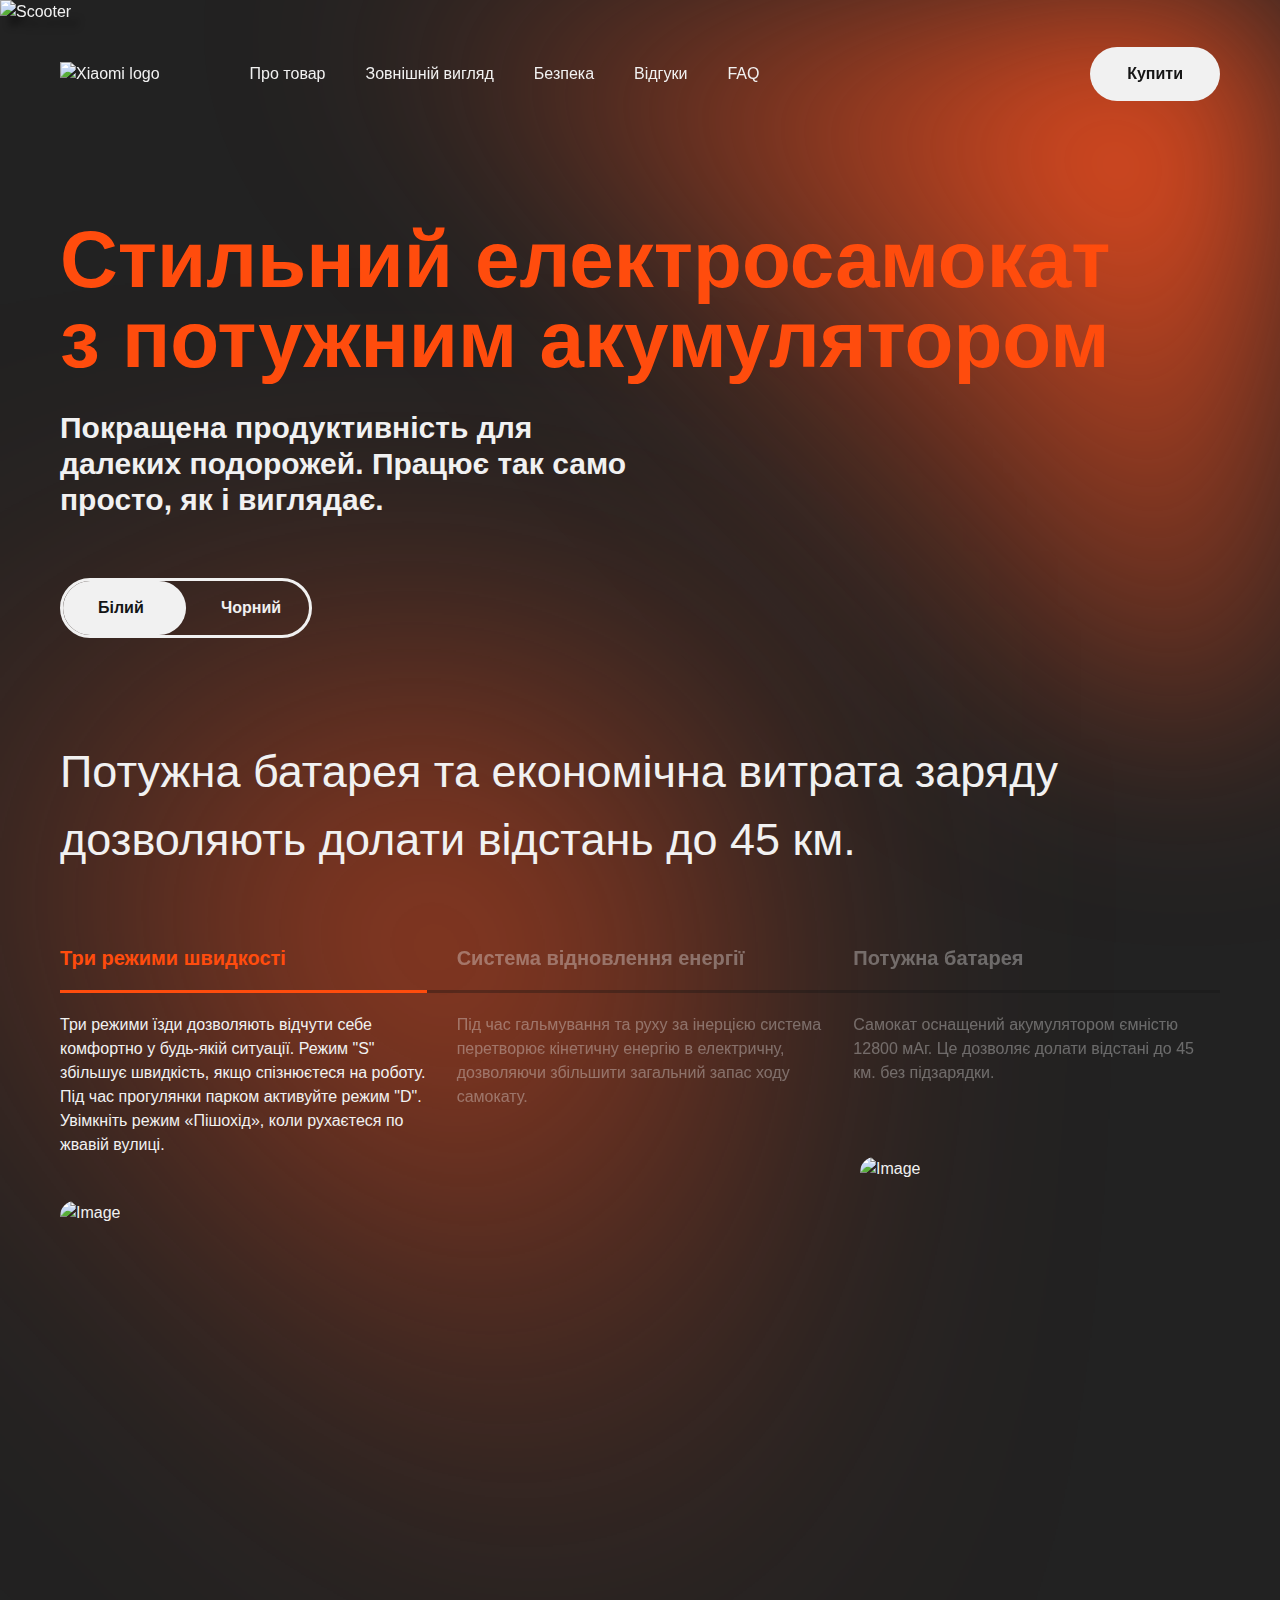
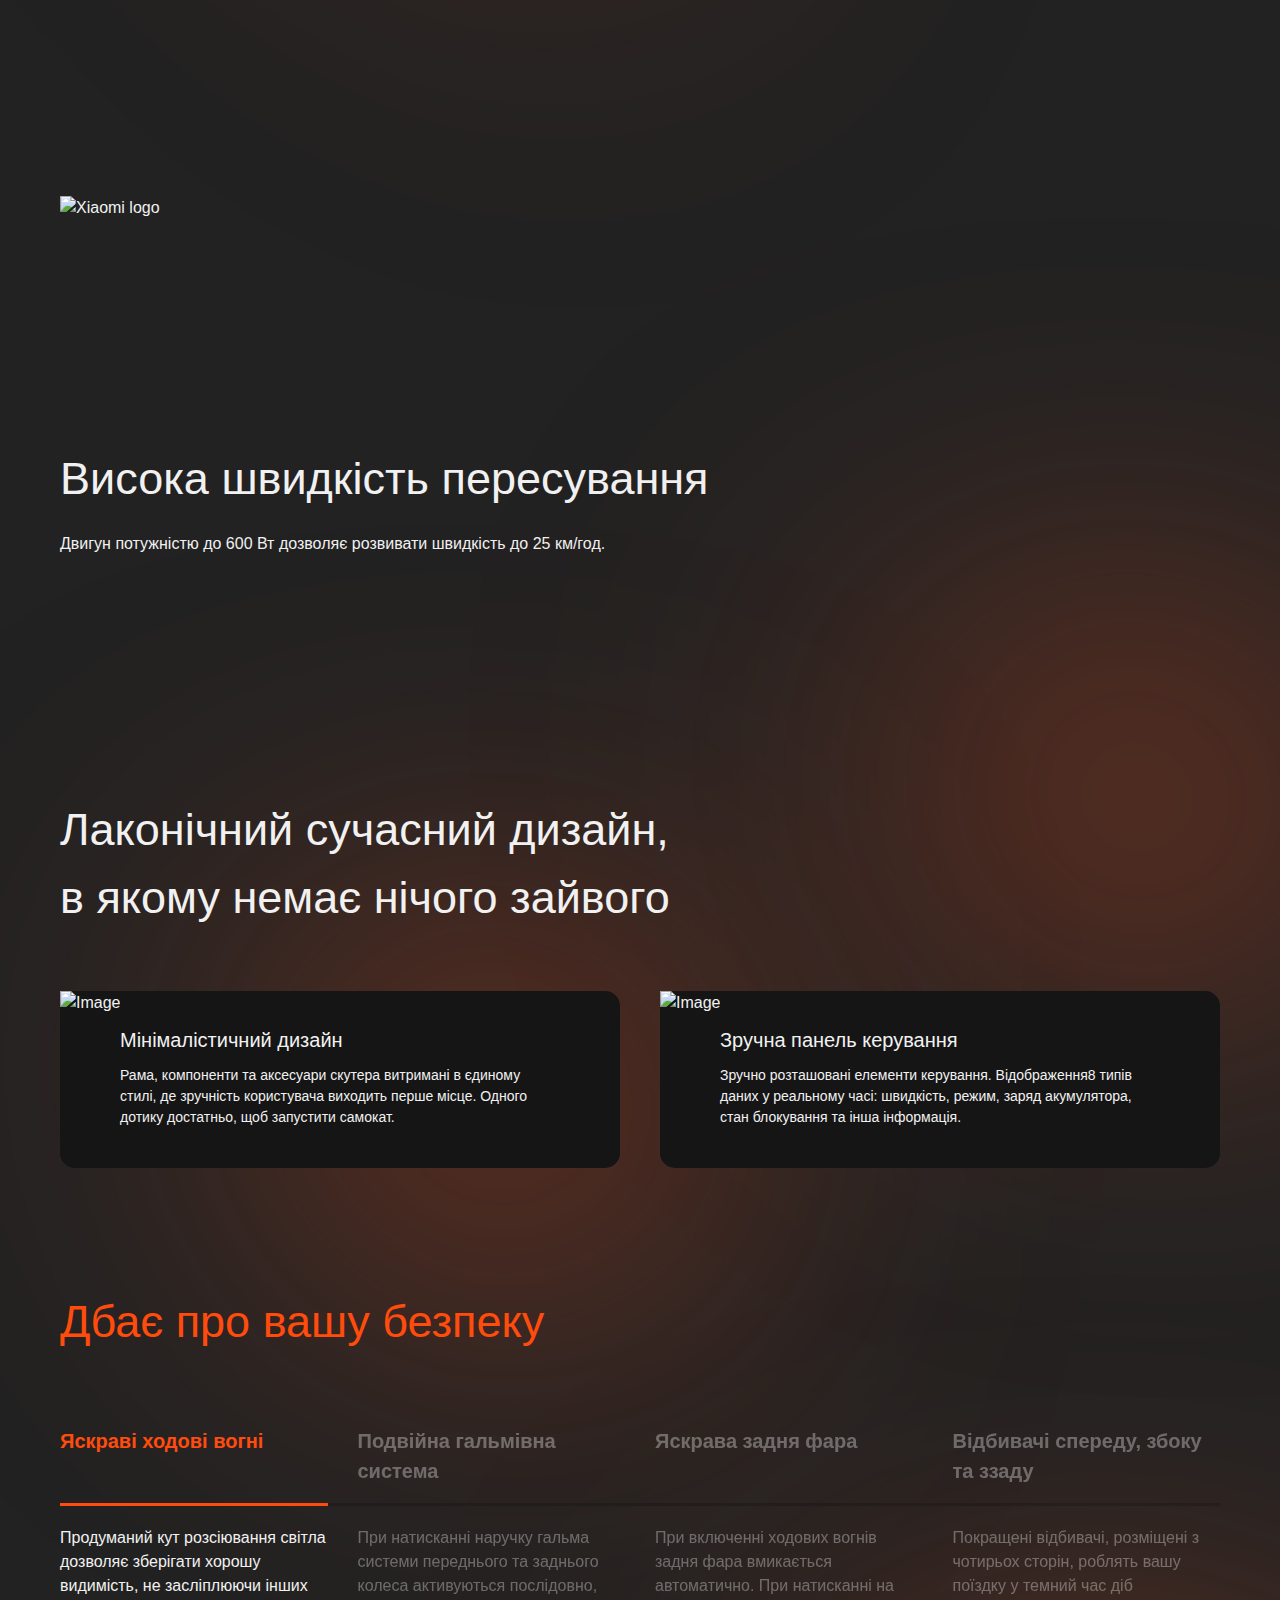
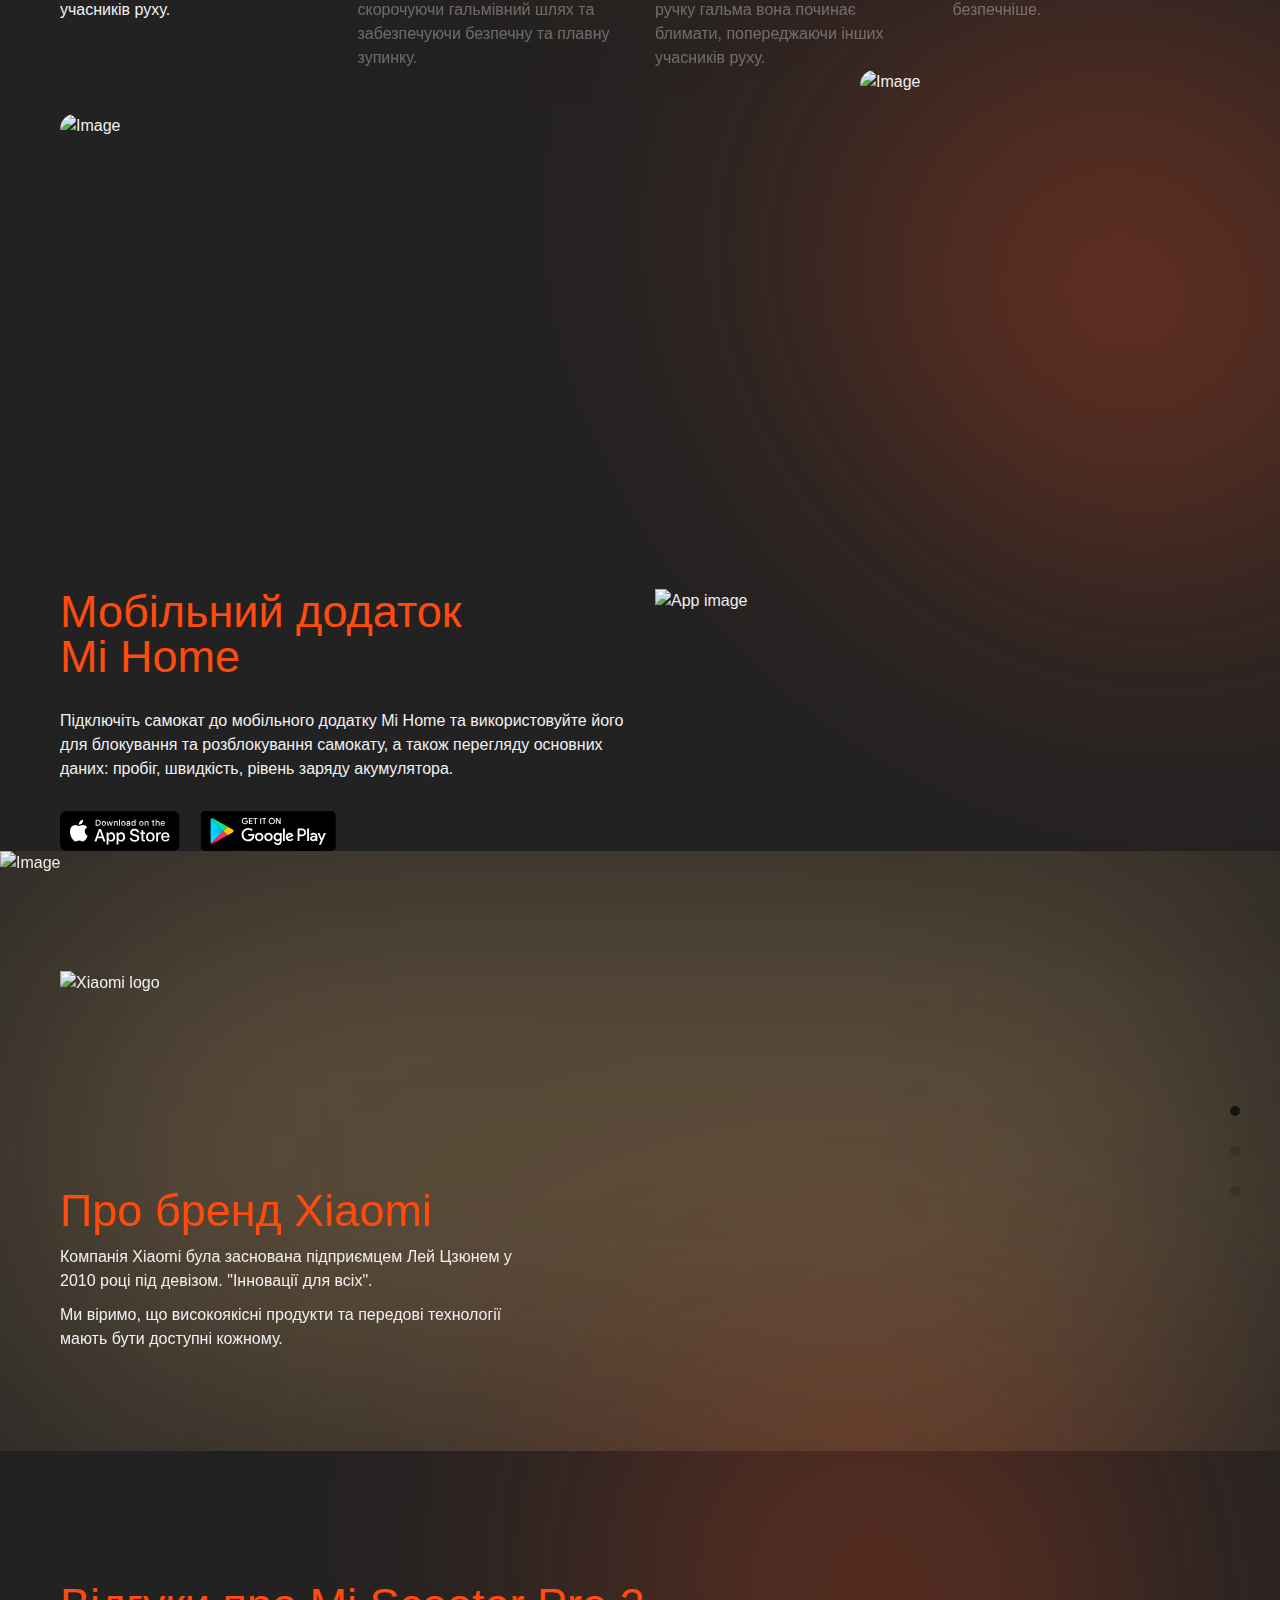
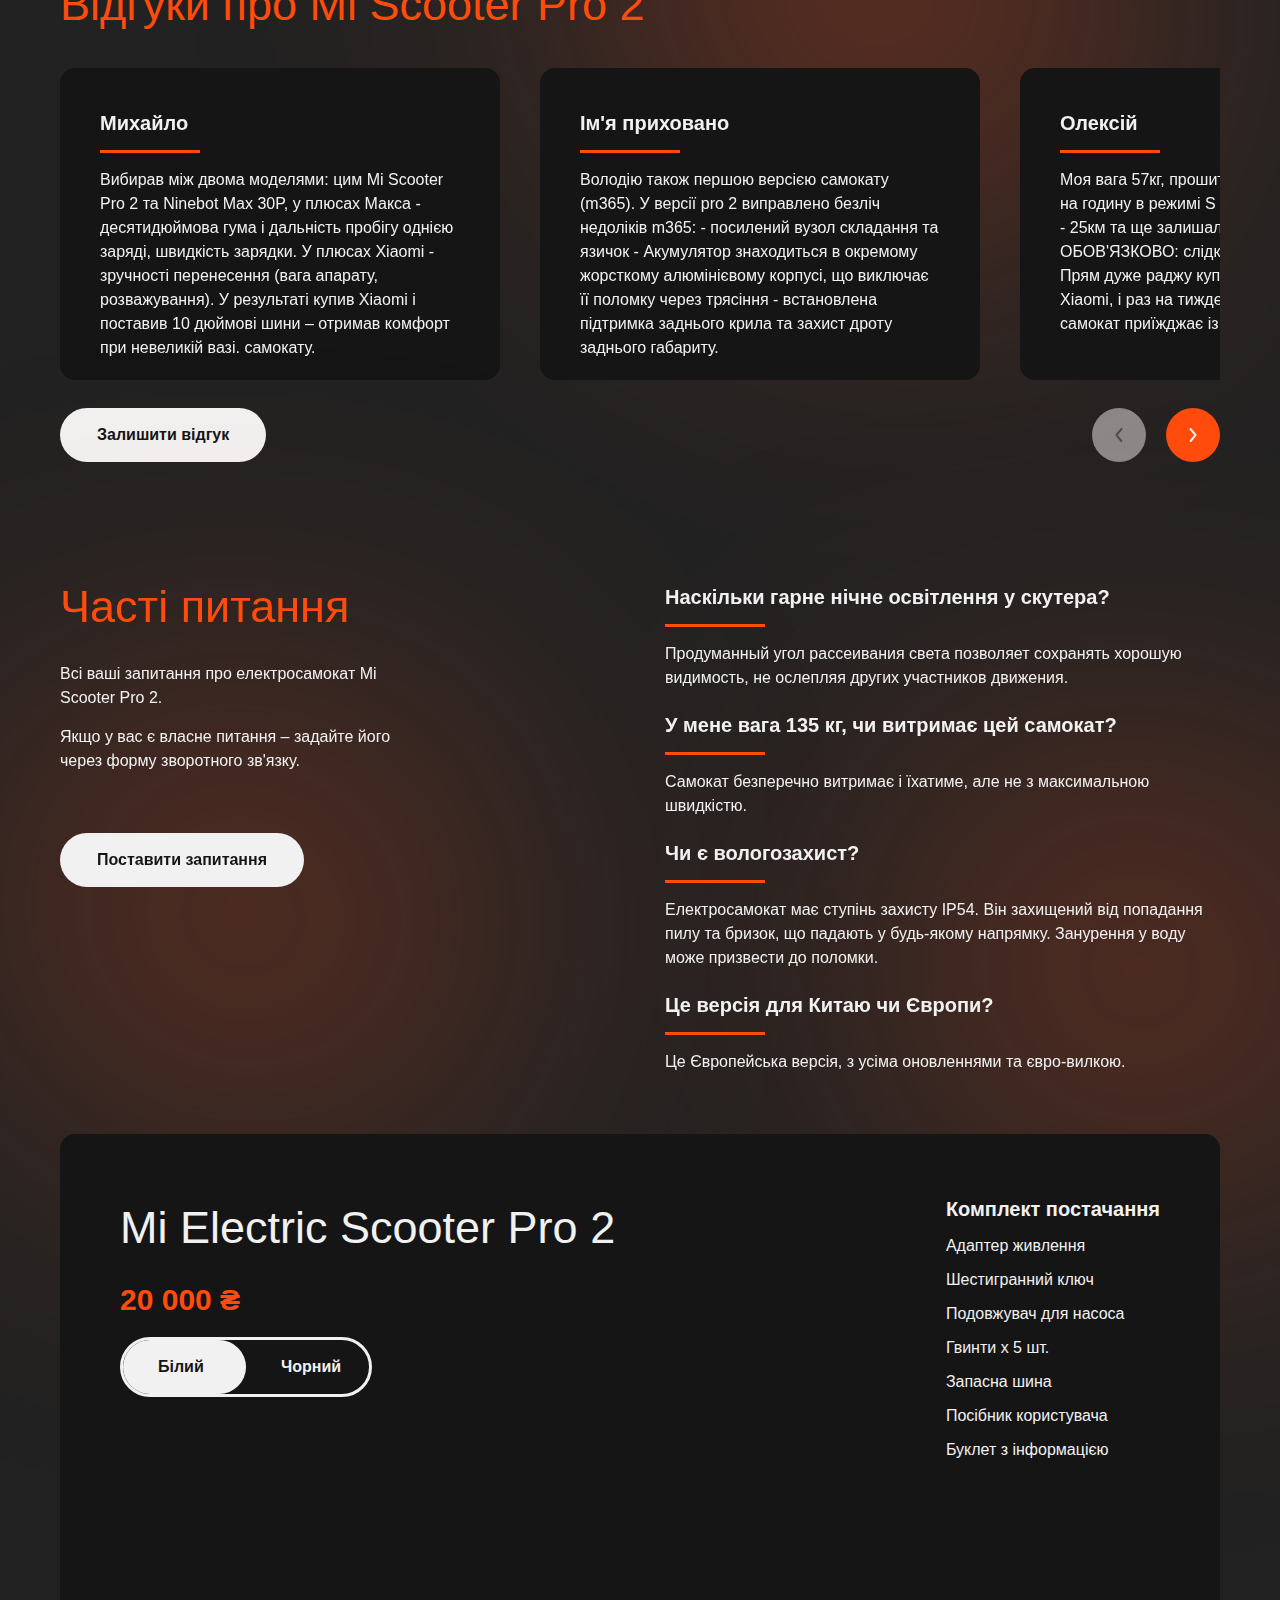
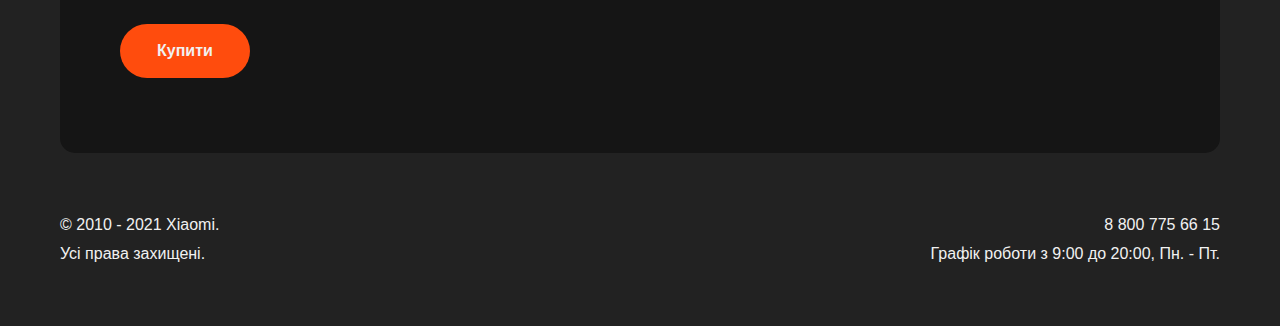
==== commit 864788a5: "Add files via upload" ====
--- a/home.html
+++ b/home.html
@@ -10,7 +10,7 @@
 			opacity: 0;
 		}
 	</style>
-	<link rel="stylesheet" href="css/style.min.css?_v=20241105123051">
+	<link rel="stylesheet" href="css/style.min.css?_v=20250220164919">
 	<link rel="icon" href="favicon.ico" sizes="32x32">
 	<link rel="icon" href="favicon.svg" sizes="any" type="image/svg+xml">
 	<!-- <meta name="robots" content="noindex, nofollow"> -->
@@ -71,11 +71,7 @@
 							</div>
 						</div>
 					</div>
-					<div data-da=".hero__container,767.98,first" class="hero__image change-image">
-						<picture>
-							<source srcset="img/hero/scooter-black@2x.webp 2x">
-							<img src="img/hero/scooter-black.webp" alt="Scooter">
-						</picture>
+					<div data-da=".hero__container,767.98,first" data-src-light="img/hero/scooter-black.webp" data-src-dark="img/hero/scooter-white.webp" data-title="Scooter" class="hero__image change-image">
 					</div>
 				</div>
 			</section>
@@ -461,11 +457,7 @@
 							</a>
 						</div>
 					</div>
-					<div class="mobile-app__image change-image">
-						<picture>
-							<source srcset="img/mobile-app/phone-dark@2x.webp 2x">
-							<img src="img/mobile-app/phone-dark.webp" loading="lazy" alt="Image">
-						</picture>
+					<div data-src-light="img/mobile-app/phone-dark.webp" data-src-dark="img/mobile-app/phone-light.webp" data-title="App image" class="mobile-app__image change-image">
 					</div>
 				</div>
 			</section>
@@ -722,11 +714,7 @@
 								</details>
 							</div>
 						</div>
-						<div data-da=".buy__info,767.98,first" class="buy__image change-image">
-							<picture>
-								<source srcset="img/buy/01-light@2x.webp 2x">
-								<img src="img/buy/01-light.webp" loading="lazy" alt="Scooter">
-							</picture>
+						<div data-src-light="img/buy/01-black.webp" data-src-dark="img/buy/01-light.webp" data-title="Scooter" data-da=".buy__info,767.98,first" class="buy__image change-image">
 						</div>
 					</div>
 				</div>
@@ -745,7 +733,7 @@
 			</div>
 		</footer>
 	</div>
-	<script src="js/app.min.js?_v=20241105123051"></script>
+	<script src="js/app.min.js?_v=20250220164919"></script>
 </body>
 
 </html>--- a/css/style.min.css
+++ b/css/style.min.css
@@ -0,0 +1 @@
+@font-face{font-family:Gilroy;font-display:swap;src:url(../fonts/Gilroy-Bold.woff2) format("woff2");font-weight:700;font-style:normal}@font-face{font-family:Gilroy;font-display:swap;src:url(../fonts/Gilroy-Medium.woff2) format("woff2");font-weight:500;font-style:normal}@font-face{font-family:Gilroy;font-display:swap;src:url(../fonts/Gilroy-Regular.woff2) format("woff2");font-weight:400;font-style:normal}*{padding:0;margin:0;border:0}*,*::after,*::before{-webkit-box-sizing:border-box;box-sizing:border-box}*::after,*::before{display:inline-block}body,html{height:100%;min-width:320px}body{-moz-text-size-adjust:100%;-webkit-text-size-adjust:100%;-webkit-font-smoothing:antialiased;-moz-osx-font-smoothing:grayscale}button,input,select,textarea{font-family:Gilroy,sans-serif;font-size:inherit;line-height:inherit;color:inherit;background-color:rgba(0,0,0,0)}input,textarea{width:100%}button,option,select{cursor:pointer}a{display:inline-block;color:inherit;text-decoration:none}ul li{list-style:none}img{max-width:100%;vertical-align:top}h1,h2,h3,h4,h5,h6{font-weight:inherit;font-size:inherit}[class*=__container]{max-width:75rem;margin:0 auto;padding:0 1.25rem}[class*="--gc"]{display:grid;min-width:0;grid-template-columns:1.25rem 1fr minmax(auto,72.5rem) 1fr 1.25rem}[class*="--gc"]>*{min-width:0;grid-column:3/4}html.light body{color:#f1f1f1;background-color:#222}html.dark body{color:#151515;background-color:#e0e0e0}body{font-family:Gilroy,sans-serif;font-size:1rem;font-weight:400;line-height:1.5;-webkit-transition:color .5s,background-color .5s;transition:color .5s,background-color .5s}.lock body{overflow:hidden;-ms-touch-action:none;touch-action:none;-ms-scroll-chaining:none;overscroll-behavior:none}.loading body{opacity:0;visibility:hidden}.loaded body{-webkit-transition:opacity .5s ease 0s;transition:opacity .5s ease 0s;opacity:1;visibility:visible}.wrapper{min-height:100%;display:-webkit-box;display:-ms-flexbox;display:flex;-webkit-box-orient:vertical;-webkit-box-direction:normal;-ms-flex-direction:column;flex-direction:column;overflow:hidden}@supports (overflow:clip){.wrapper{overflow:clip}}.wrapper>main{-webkit-box-flex:1;-ms-flex:1 1 auto;flex:1 1 auto}.wrapper>*{min-width:0}.burger-menu{display:none}.button{padding:.8125rem 2.1875rem;font-size:1rem;font-weight:700;background-color:#f1f1f1;border-radius:4.0625rem;border:.125rem solid transparent;-webkit-transition:color .3s,background-color .3s,border-color .3s;transition:color .3s,background-color .3s,border-color .3s}.light .button{color:#151515}.dark .button{color:#151515}.button--orange{background-color:#ff4c0d;color:#f1f1f1}.title{font-weight:500}.title span{display:block}.title--orange{color:#ff4c0d}.title--white{color:#f1f1f1}.title--big{font-weight:700}.theme-change__body{position:relative;min-width:15.5rem;min-height:3.375rem;display:-webkit-inline-box;display:-ms-inline-flexbox;display:inline-flex;-webkit-box-align:center;-ms-flex-align:center;align-items:center;border-radius:6.75rem}.theme-change__body--light{border:.1875rem solid #f1f1f1}.theme-change__body--light::before{background-color:#f1f1f1;-webkit-transform:translateX(-100%);-ms-transform:translateX(-100%);transform:translateX(-100%)}.theme-change__body--dark{border:.1875rem solid #151515}.theme-change__body--dark::before{background-color:#151515;-webkit-transform:translateX(0);-ms-transform:translateX(0);transform:translateX(0)}.theme-change__body::before{content:"";position:absolute;top:0;right:0;width:50%;height:100%;border-radius:inherit;-webkit-transition:-webkit-transform .5s;transition:-webkit-transform .5s;transition:transform .5s;transition:transform .5s,-webkit-transform .5s}.theme-change__item{position:relative;z-index:2;display:-webkit-box;display:-ms-flexbox;display:flex;-webkit-box-flex:0;-ms-flex:0 0 50%;flex:0 0 50%;border-radius:inherit}.theme-change__input{position:absolute;-webkit-appearance:none;-moz-appearance:none;appearance:none}.theme-change__input:focus-visible+.theme-change__label{outline:.125rem solid #151515}.dark .theme-change__input:focus-visible+.theme-change__label{outline:.125rem solid #f1f1f1}.theme-change__label{display:block;width:100%;padding:.9375rem 2.1875rem;font-size:1rem;font-weight:700;border-radius:inherit;-webkit-transition:color .3s;transition:color .3s;-webkit-user-select:none;-moz-user-select:none;-ms-user-select:none;user-select:none;cursor:pointer}.theme-change__item--light .theme-change__label{color:#151515}.theme-change__item--dark .theme-change__label{color:#f1f1f1}.swiper{overflow:hidden}.swiper-initialized{-ms-touch-action:pan-y;touch-action:pan-y}.swiper-wrapper{width:100%;height:100%;-webkit-box-sizing:content-box;box-sizing:content-box;display:-webkit-box;display:-ms-flexbox;display:flex;position:relative}.swiper-vertical .swiper-wrapper{-webkit-box-orient:vertical;-webkit-box-direction:normal;-ms-flex-direction:column;flex-direction:column}.swiper-autoheight .swiper-wrapper{-webkit-box-align:start;-ms-flex-align:start;align-items:flex-start}.swiper-initialized .swiper-slide{-ms-flex-negative:0;flex-shrink:0}.swiper-android .swiper-slide,.swiper-android .swiper-wrapper{-webkit-transform:translate3d(0,0,0);transform:translate3d(0,0,0)}.swiper-button-lock{display:none!important}.swiper-fade.swiper-free-mode .swiper-slide{-webkit-transition-timing-function:ease-out;transition-timing-function:ease-out}.swiper-fade .swiper-slide{pointer-events:none;-webkit-transition-property:opacity;transition-property:opacity}.swiper-fade .swiper-slide .swiper-slide{pointer-events:none}.swiper-fade .swiper-slide-active,.swiper-fade .swiper-slide-active .swiper-slide-active{pointer-events:auto}.bullets-slider{display:-webkit-box;display:-ms-flexbox;display:flex;gap:1.875rem;z-index:5}.bullets-slider .swiper-pagination-bullet{display:inline-block;width:.625rem;height:.625rem;background-color:#151515;border-radius:50%;opacity:.2;cursor:pointer}.bullets-slider .swiper-pagination-bullet.swiper-pagination-bullet-active{opacity:1}.header{position:fixed;top:0;left:0;z-index:30;width:100%;-webkit-transition:background-color .3s,padding-top .3s,padding-bottom .3s;transition:background-color .3s,padding-top .3s,padding-bottom .3s}.header._header-scroll{background-color:#f1f1f1;padding-top:.9375rem;padding-bottom:.9375rem}.light .header._header-scroll{background-color:#151515}.light .header._header-scroll .header__button{background-color:#ff4c0d;color:#f1f1f1}.dark .header._header-scroll{background-color:#f1f1f1}.dark .header._header-scroll .header__button{background-color:#ff4c0d;color:#f1f1f1}.header__container{display:grid;grid-template-columns:auto 1fr auto;-webkit-box-align:center;-ms-flex-align:center;align-items:center}.header__logo{position:relative;z-index:50}.menu{position:relative}.menu::before{content:"";position:fixed;width:100vw;height:5.5625rem;left:0;top:0;z-index:30;-webkit-transform:translateY(-100%);-ms-transform:translateY(-100%);transform:translateY(-100%);-webkit-transition:-webkit-transform .5s;transition:-webkit-transform .5s;transition:transform .5s;transition:transform .5s,-webkit-transform .5s}.menu-open .menu::before{-webkit-transform:translateY(0);-ms-transform:translateY(0);transform:translateY(0)}.light .menu::before{background-color:#222}.dark .menu::before{background-color:#e0e0e0}.menu__list{display:-webkit-box;display:-ms-flexbox;display:flex;-ms-flex-wrap:wrap;flex-wrap:wrap;-webkit-box-align:center;-ms-flex-align:center;align-items:center;row-gap:.1875rem}.menu__link{font-size:1rem;-webkit-transition:color .3s;transition:color .3s}.menu__link._navigator-active{color:#ff4c0d}.footer__container{display:-webkit-box;display:-ms-flexbox;display:flex;-webkit-box-pack:justify;-ms-flex-pack:justify;justify-content:space-between;-webkit-box-align:center;-ms-flex-align:center;align-items:center;gap:.625rem}.footer__copy span{display:block}.footer__copy span:not(:last-child){margin-bottom:.3125rem}.info-footer{display:-webkit-box;display:-ms-flexbox;display:flex;-webkit-box-orient:vertical;-webkit-box-direction:normal;-ms-flex-direction:column;flex-direction:column;-webkit-box-align:center;-ms-flex-align:center;align-items:center;gap:.3125rem}.hero{position:relative}.hero::before{content:"";position:absolute;top:0;right:0;width:75%;height:100%;background:linear-gradient(226deg,#fc501f 12.77%,rgba(252,80,31,0) 59.51%);-webkit-filter:blur(6.25rem);filter:blur(6.25rem)}.hero__wrapper{position:relative;max-width:120rem;margin:0 auto}.hero__content{position:relative;z-index:10;display:grid}.hero__title{line-height:1}.hero__title:not(:last-child){margin-bottom:1.875rem}.hero__text{font-weight:700;line-height:1.2;max-width:37.5rem}.hero__image{position:relative;z-index:10;aspect-ratio:1/1;margin-right:-1.25rem}.hero__image img{position:relative;z-index:10;width:100%;height:100%;-o-object-fit:contain;object-fit:contain;-o-object-position:right bottom;object-position:right bottom;-webkit-filter:drop-shadow(.5625rem .6875rem .1875rem rgba(0, 0, 0, .3));filter:drop-shadow(.5625rem .6875rem .1875rem rgba(0, 0, 0, .3))}.about-product{position:relative}.about-product::before{content:"";position:absolute;top:0;left:0;width:50%;height:100%;background:linear-gradient(226deg,#fc501f 12.77%,rgba(252,80,31,0) 59.51%);-webkit-filter:blur(12.5rem);filter:blur(12.5rem)}.about-product__container{position:relative;z-index:10}.tabs-characteristics__navigation{display:none}._tab-init .tabs-characteristics__navigation{position:relative;display:grid;grid-template-columns:repeat(3,1fr);-webkit-box-align:start;-ms-flex-align:start;align-items:start;padding-bottom:1.25rem}._tab-init .tabs-characteristics__navigation:not(:last-child){margin-bottom:1.25rem}._tab-init .tabs-characteristics__navigation::before{content:"";position:absolute;z-index:1;bottom:0;left:0;width:100%;height:.1875rem;background-color:#151515;opacity:.35}._tab-init .tabs-characteristics__button{position:relative;width:100%;font-size:1.25rem;font-weight:700;text-align:left;opacity:.35;-webkit-transition:color .3s,opacity .3s;transition:color .3s,opacity .3s}._tab-init .tabs-characteristics__button._tab-active{opacity:1;color:#ff4c0d}.tabs-characteristics__indicator{display:none}._tab-init .tabs-characteristics__indicator{position:absolute;z-index:2;bottom:0;left:0;display:block;width:100%;height:.1875rem;background-color:#ff4c0d;-webkit-transition:-webkit-transform .5s;transition:-webkit-transform .5s;transition:transform .5s;transition:transform .5s,-webkit-transform .5s}.tabs-characteristics__content{display:grid;grid-template-columns:auto}._tab-init .tabs-characteristics__content{grid-template-columns:repeat(3,1fr);padding-bottom:2.75rem}._tab-init .tabs-characteristics__item{opacity:.35;-webkit-transition:opacity .5s;transition:opacity .5s}._tab-init .tabs-characteristics__item._tab-content-active{opacity:1}.tabs-characteristics__title{justify-self:start;position:relative;padding-bottom:.625rem;font-weight:700;color:#ff4c0d}.tabs-characteristics__title::before{content:"";position:absolute;bottom:0;left:0;width:52.910053%;height:.1875rem;background-color:#ff4c0d}._tab-init .tabs-characteristics__images-items._tab-image-active{display:grid;grid-template-columns:65.517241% 1fr;-webkit-box-align:start;-ms-flex-align:start;align-items:start;-webkit-column-gap:2.5rem;-moz-column-gap:2.5rem;column-gap:2.5rem}.tabs-characteristics__image-item{border-radius:.9375rem;overflow:hidden}.tabs-characteristics__image-item img{width:100%;height:100%;-o-object-fit:cover;object-fit:cover}._tab-init .tabs-characteristics__image-item:first-child{aspect-ratio:760/400}._tab-init .tabs-characteristics__image-item:last-child{aspect-ratio:360/300;margin-top:-2.75rem}.engine-power{background:url(../img/engine-power/01.webp) top center/cover no-repeat}.engine-power__container{display:grid;grid-template-rows:1fr auto;height:100%}.engine-power__text{color:#f1f1f1}.design{position:relative}.design::after{content:"";position:absolute;bottom:0;left:0;width:50%;height:50%;background:linear-gradient(226deg,#fc501f 12.77%,rgba(252,80,31,0) 59.51%);-webkit-filter:blur(12.5rem);filter:blur(12.5rem)}.design::before{content:"";position:absolute;top:0;right:0;width:50%;height:50%;background:linear-gradient(226deg,#fc501f 12.77%,rgba(252,80,31,0) 59.51%);-webkit-filter:blur(12.5rem);filter:blur(12.5rem)}.design__container{position:relative;z-index:10}.design__content{display:grid;grid-template-columns:repeat(2,1fr)}.item-design{display:grid;grid-template-rows:1fr auto}.item-design__image img{width:100%;height:100%;-o-object-fit:contain;object-fit:contain}.item-design__title{font-size:1.25rem}.item-design__title:not(:last-child){margin-bottom:.625rem}.item-design__text{font-size:.875rem}.safety{position:relative}.safety::before{content:"";position:absolute;bottom:0;right:0;width:50%;height:50%;background:linear-gradient(226deg,#fc501f 12.77%,rgba(252,80,31,0) 59.51%);-webkit-filter:blur(12.5rem);filter:blur(12.5rem)}.safety__container{position:relative;z-index:10}.safety__characteristics-tabs._tab-init .tabs-characteristics__navigation{grid-template-columns:repeat(4,1fr)}.safety__characteristics-tabs._tab-init .tabs-characteristics__content{grid-template-columns:repeat(4,1fr)}.mobile-app{overflow:hidden}.mobile-app__container{display:grid;grid-template-columns:auto;gap:1.875rem}.mobile-app__content{display:grid;-ms-flex-line-pack:center;align-content:center;row-gap:1.875rem}.mobile-app__title{line-height:1}.mobile-app__links{display:-webkit-box;display:-ms-flexbox;display:flex;-webkit-box-align:center;-ms-flex-align:center;align-items:center;gap:1.25rem}.mobile-app__link{-webkit-transition:-webkit-transform .3s;transition:-webkit-transform .3s;transition:transform .3s;transition:transform .3s,-webkit-transform .3s}.dark .mobile-app__link--app-store svg path:nth-child(2){fill:#fff}.dark .mobile-app__link--app-store svg path:nth-child(1n+3){fill:#000}.dark .mobile-app__link--google-play svg path:nth-child(1){fill:#fff}.dark .mobile-app__link--google-play svg path:nth-child(2){fill:#000}.dark .mobile-app__link--google-play svg path:nth-child(3){fill:#000}.dark .mobile-app__link--google-play svg path:nth-child(4){fill:#000}.mobile-app__link svg{display:block}.slider-about{position:relative}.slider-about__slide{position:relative;overflow:hidden}.slider-about__slide::before{content:"";position:absolute;z-index:2;width:100%;height:100%;top:0;left:0;background:rgba(232,181,119,.3);-webkit-filter:blur(184px);filter:blur(184px)}.slider-about__image{position:absolute;inset:0}.slider-about__image img{width:100%;height:100%;-o-object-fit:cover;object-fit:cover}.slider-about__container{position:relative;z-index:10;display:grid;grid-template-rows:1fr auto;height:100%}.slider-about__content{max-width:28.75rem}.slider-about__text p:not(:last-child){margin-bottom:.625rem}.slider-about__bullets{position:absolute;bottom:2.5rem;left:50%;-webkit-transform:translate(-50%,0);-ms-transform:translate(-50%,0);transform:translate(-50%,0)}.reviews{position:relative}.reviews::before{content:"";position:absolute;top:0;right:20%;width:50%;height:50%;background:linear-gradient(226deg,#fc501f 12.77%,rgba(252,80,31,0) 59.51%);-webkit-filter:blur(12.5rem);filter:blur(12.5rem)}.reviews__title:not(:last-child){margin-bottom:1.875rem}.slider-reviews__wrapper{margin-bottom:1.75rem}.slider-reviews__bottom{display:-webkit-box;display:-ms-flexbox;display:flex;-webkit-box-align:center;-ms-flex-align:center;align-items:center;-webkit-box-pack:justify;-ms-flex-pack:justify;justify-content:space-between;gap:1.875rem}.light .slider-reviews__bullets .swiper-pagination-bullet{background-color:#f1f1f1}.dark .slider-reviews__bullets .swiper-pagination-bullet{background-color:#151515}.slide-reviews{padding-bottom:1.25rem;border-radius:.9375rem}.light .slide-reviews{background-color:#151515;color:#f1f1f1}.light .slide-reviews .slide-reviews__author::before{background-color:#ff4c0d}.dark .slide-reviews{background-color:#f1f1f1;color:#151515}.dark .slide-reviews .slide-reviews__author::before{background-color:#151515}.slide-reviews__author{position:relative;padding-bottom:.9375rem;font-size:1.25rem;font-weight:700}.slide-reviews__author:not(:last-child){margin-bottom:.9375rem}.slide-reviews__author::before{content:"";position:absolute;bottom:0;left:0;width:6.25rem;height:.1875rem;background-color:#151515}.navigation-slider-reviews{display:-webkit-box;display:-ms-flexbox;display:flex;-webkit-box-align:center;-ms-flex-align:center;align-items:center;gap:1.25rem}.navigation-slider-reviews__button{display:-webkit-box;display:-ms-flexbox;display:flex;-webkit-box-pack:center;-ms-flex-pack:center;justify-content:center;-webkit-box-align:center;-ms-flex-align:center;align-items:center;width:3.375rem;aspect-ratio:1/1;background-color:#ff4c0d;border-radius:50%;-webkit-transition:background-color .3s,opacity .3s;transition:background-color .3s,opacity .3s}.navigation-slider-reviews__button svg{display:block;width:1.5rem;aspect-ratio:1/1;fill:#f1f1f1;-webkit-transform:fill .3s,opacity .3s;-ms-transform:fill .3s,opacity .3s;transform:fill .3s,opacity .3s}.navigation-slider-reviews__button[disabled]{background:rgba(241,241,241,.5)}.navigation-slider-reviews__button[disabled] svg{fill:#151515;opacity:.5}.faq{position:relative}.faq::after{content:"";position:absolute;top:40%;left:-20%;width:50%;height:50%;background:linear-gradient(226deg,#fc501f 12.77%,rgba(252,80,31,0) 59.51%);-webkit-filter:blur(12.5rem);filter:blur(12.5rem)}.faq::before{content:"";position:absolute;bottom:0;right:0;width:50%;height:50%;background:linear-gradient(226deg,#fc501f 12.77%,rgba(252,80,31,0) 59.51%);-webkit-filter:blur(12.5rem);filter:blur(12.5rem)}.faq__container{position:relative;z-index:10;display:grid;-webkit-box-align:start;-ms-flex-align:start;align-items:start;grid-template-columns:auto}.faq__title{line-height:1.1}.faq__title:not(:last-child){margin-bottom:1.875rem}.faq__text{max-width:22.5rem}.faq__text p:not(:last-child){margin-bottom:.9375rem}.faq__items{display:grid;gap:1.25rem}.item-faq__title{position:relative;padding-bottom:.9375rem;font-weight:700;font-size:1.25rem}.item-faq__title:not(:last-child){margin-bottom:.9375rem}.item-faq__title::before{content:"";position:absolute;bottom:0;left:0;width:6.25rem;height:.1875rem;background-color:#ff4c0d}.buy__body{position:relative;display:grid;grid-template-columns:auto;border-radius:.9375rem 0 0 .9375rem}.light .buy__body{background-color:#151515}.dark .buy__body{background-color:#f1f1f1}.buy__info{display:grid;grid-template-rows:1fr auto auto;justify-items:start;gap:.9375rem}.buy__price{display:grid;-ms-flex-line-pack:start;align-content:start;gap:.9375rem}.buy__price span{display:inline-block;font-weight:700;color:#ff4c0d}.buy__button{color:#f1f1f1!important}.buy__image{width:100%;-ms-flex-item-align:start;align-self:start;aspect-ratio:540/660}.buy__image img{width:100%;height:100%;-o-object-fit:contain;object-fit:contain;-webkit-filter:drop-shadow(.5625rem .6875rem .1875rem rgba(0, 0, 0, .3));filter:drop-shadow(.5625rem .6875rem .1875rem rgba(0, 0, 0, .3))}.equipment-buy__title{width:100%;font-size:1.25rem;font-weight:700;cursor:default;list-style:none}.equipment-buy__title:not(:last-child){margin-bottom:.625rem}.equipment-buy__title::-webkit-details-marker,.equipment-buy__title::marker{display:none}._accordion-init .equipment-buy__title{cursor:pointer}.equipment-buy__list{display:grid}@media (min-width:29.99875em){.item-design{background-color:#151515;color:#f1f1f1;border-radius:.9375rem}.item-design__body{padding-top:.625rem}}@media (min-width:29.99875em)and (min-width:75em){.item-design__body{padding-left:3.75rem}.item-design__body{padding-right:3.75rem}.item-design__body{padding-bottom:2.5rem}}@media (min-width:35.99875em){.slider-about__bullets{right:2.5rem;top:50%;left:auto;bottom:auto;-webkit-box-orient:vertical;-webkit-box-direction:normal;-ms-flex-direction:column;flex-direction:column;-webkit-transform:translate(0,-50%);-ms-transform:translate(0,-50%);transform:translate(0,-50%)}.slider-reviews__bullets{display:none!important}}@media (min-width:37.5em){.mobile-app__container{grid-template-columns:repeat(2,1fr)}}@media (min-width:47.99875em){.hero__image{position:absolute;z-index:5;top:0;right:0;width:100%;margin-right:0}.buy__body{grid-template-columns:repeat(2,1fr)}}@media (min-width:47.99875em)and (min-width:75em){.hero__image{height:45.625rem}.buy__image{margin-top:-5.625rem}}@media (min-width:61.99875em){.info-footer{-webkit-box-align:end;-ms-flex-align:end;align-items:flex-end}.tabs-characteristics__title{display:none}.faq__container{grid-template-columns:repeat(2,1fr)}.buy__body{border-radius:.9375rem}.equipment-buy{position:absolute;z-index:10}}@media (min-width:61.99875em)and (min-width:75em){.equipment-buy{top:3.75rem}.equipment-buy{right:3.75rem}}@media (min-width:75em){.title{font-size:2.8125rem}.title--big{font-size:5rem}.header{padding-top:2.9375rem}.header{padding-bottom:2.9375rem}.menu{padding-left:5.625rem}.menu__list{-webkit-column-gap:2.5rem;-moz-column-gap:2.5rem;column-gap:2.5rem}.footer{padding-top:3.75rem}.footer{padding-bottom:3.75rem}.hero__container{padding-top:13.75rem}.hero__container{padding-bottom:6.25rem}.hero__text{font-size:1.875rem}.hero__text:not(:last-child){margin-bottom:3.75rem}.about-product{padding-bottom:4.6875rem}.about-product__title:not(:last-child){margin-bottom:4.375rem}._tab-init .tabs-characteristics__navigation{gap:1.875rem}.tabs-characteristics__content{gap:1.875rem}.tabs-characteristics__title{font-size:1.25rem}.engine-power{padding-top:7.5rem}.engine-power{padding-bottom:7.5rem}.engine-power{height:37.5rem}.engine-power__title:not(:last-child){margin-bottom:1.25rem}.design{padding-top:7.5rem}.design{padding-bottom:7.5rem}.design__title:not(:last-child){margin-bottom:3.75rem}.design__content{gap:2.5rem}.safety{padding-bottom:4.6875rem}.safety__title:not(:last-child){margin-bottom:4.375rem}.mobile-app__image{margin-bottom:-15rem}.slider-about__slide{height:37.5rem}.slider-about__container{padding-top:7.5rem}.slider-about__container{padding-bottom:6.25rem}.reviews{padding-top:7.5rem}.reviews{padding-bottom:7.5rem}.slide-reviews{padding-top:2.5rem}.slide-reviews{padding-left:2.5rem}.slide-reviews{padding-right:2.5rem}.faq{padding-bottom:3.75rem}.faq__container{gap:3.125rem}.faq__text:not(:last-child){margin-bottom:3.75rem}.buy__info{padding-top:3.75rem}.buy__info{padding-left:3.75rem}.buy__info{padding-bottom:3.75rem}.buy__price span{font-size:1.875rem}.equipment-buy__list{gap:.625rem}}@media (max-width:20em){.title{font-size:1.5rem}.menu__list{-webkit-column-gap:1.25rem;-moz-column-gap:1.25rem;column-gap:1.25rem}.footer{padding-top:1.875rem}.footer{padding-bottom:1.875rem}.hero__container{padding-bottom:3.75rem}.hero__text{font-size:1.125rem}.hero__text:not(:last-child){margin-bottom:1.875rem}.about-product{padding-bottom:1.875rem}._tab-init .tabs-characteristics__navigation{gap:.9375rem}.tabs-characteristics__content{gap:.9375rem}.tabs-characteristics__title{font-size:1rem}.engine-power{padding-top:1.25rem}.engine-power{padding-bottom:1.25rem}.engine-power__title:not(:last-child){margin-bottom:.625rem}.design{padding-top:3.75rem}.design{padding-bottom:3.75rem}.design__title:not(:last-child){margin-bottom:1.875rem}.design__content{gap:.9375rem}.safety{padding-bottom:1.875rem}.slider-about__slide{height:32.8125rem}.slider-about__container{padding-top:2.5rem}.reviews{padding-top:1.25rem}.reviews{padding-bottom:1.25rem}.slide-reviews{padding-top:1.25rem}.slide-reviews{padding-left:1.25rem}.slide-reviews{padding-right:1.25rem}.faq{padding-bottom:1.875rem}.faq__container{gap:2.1875rem}.faq__text:not(:last-child){margin-bottom:1.875rem}.buy__price span{font-size:1.5rem}}@media (max-width:61.99875em){.burger-menu{position:relative;width:2.1875rem;height:1.125rem;z-index:50;display:block}.burger-menu span,.burger-menu::after,.burger-menu::before{content:"";-webkit-transition:all .3s ease 0s;transition:all .3s ease 0s;right:0;position:absolute;width:100%;height:.125rem}.light .burger-menu span,.light .burger-menu::after,.light .burger-menu::before{background-color:#f1f1f1}.dark .burger-menu span,.dark .burger-menu::after,.dark .burger-menu::before{background-color:#151515}.burger-menu::before{top:0}.burger-menu::after{bottom:0}.burger-menu span{top:calc(50% - .0625rem)}.menu-open .burger-menu span{width:0}.menu-open .burger-menu::before{top:calc(50% - .0625rem);-webkit-transform:rotate(-45deg);-ms-transform:rotate(-45deg);transform:rotate(-45deg)}.menu-open .burger-menu::after{bottom:calc(50% - .0625rem);-webkit-transform:rotate(45deg);-ms-transform:rotate(45deg);transform:rotate(45deg)}.header{padding-top:1.5625rem}.header{padding-bottom:1.5625rem}.header__container{grid-template-columns:auto auto;-webkit-box-pack:justify;-ms-flex-pack:justify;justify-content:space-between}.header__button{justify-self:center}.menu__body{position:fixed;width:100vw;height:75dvh;left:0;top:0;z-index:20;overflow:auto;display:grid;grid-template-rows:1fr auto;row-gap:1.25rem;padding:6.25rem 1.25rem 1.25rem;background-color:#e0e0e0;-webkit-transform:translateY(-100%);-ms-transform:translateY(-100%);transform:translateY(-100%);-webkit-transition:-webkit-transform .5s;transition:-webkit-transform .5s;transition:transform .5s;transition:transform .5s,-webkit-transform .5s}.menu-open .menu__body{-webkit-transform:translateX(0);-ms-transform:translateX(0);transform:translateX(0);-webkit-box-shadow:0 .3125rem .4375rem rgba(21,21,21,.5);box-shadow:0 .3125rem .4375rem rgba(21,21,21,.5)}.light .menu__body{background-color:#222}.dark .menu__body{background-color:#e0e0e0}.menu__list{-webkit-box-orient:vertical;-webkit-box-direction:normal;-ms-flex-direction:column;flex-direction:column;color:#151515;row-gap:1.25rem}.menu__link{font-size:1.25rem}.dark .menu__link{color:#151515}.dark .menu__link._navigator-active{color:#ff4c0d}.light .menu__link{color:#f1f1f1}.light .menu__link._navigator-active{color:#ff4c0d}.footer__container{-webkit-box-orient:vertical;-webkit-box-direction:normal;-ms-flex-direction:column;flex-direction:column}.about-product__title:not(:last-child){margin-bottom:1.875rem}.tabs-characteristics__item{display:grid;row-gap:.9375rem}.tabs-characteristics__images{display:none}.engine-power{height:26.25rem}.design__content{grid-template-columns:auto}.safety__title:not(:last-child){margin-bottom:1.875rem}.mobile-app__image{margin-bottom:-4.25rem}.buy__body{margin-right:-1.25rem}.buy__info{padding-top:1.875rem}.buy__info{padding-left:1.875rem}.buy__info{padding-bottom:1.875rem}.equipment-buy{width:100%;text-align:left}.equipment-buy__list{gap:.3125rem}}@media (max-width:61.99875em)and (hover:none){.burger-menu{cursor:default}}@media (max-width:61.99875em)and (max-width:35.99875em){.menu__body{height:100dvh}}@media (max-width:47.99875em){.title--big{font-size:1.875rem}.hero__container{display:grid;grid-template-rows:auto 1fr}.buy__body{margin-right:0;border-radius:.9375rem}.buy__info{justify-items:center}.buy__price{-webkit-box-ordinal-group:0;-ms-flex-order:-1;order:-1}.buy__change-theme{justify-self:center}.equipment-buy{text-align:center}}@media (max-width:47.99875em)and (max-width:61.99875em){.buy__info{padding-right:1.875rem}}@media (max-width:37.5em){.mobile-app__links{-webkit-box-pack:center;-ms-flex-pack:center;justify-content:center}.mobile-app__image{justify-self:center}}@media (max-width:35.99875em){.slider-about__slide::after{content:"";position:absolute;bottom:0;left:0;z-index:3;width:100%;height:50%;background:-webkit-gradient(linear,left top,left bottom,color-stop(35%,#151515),to(rgba(0,0,0,0)));background:linear-gradient(180deg,#151515 35%,rgba(0,0,0,0) 100%);-webkit-transform:rotate(-180deg);-ms-transform:rotate(-180deg);transform:rotate(-180deg)}.slider-about__container{padding-bottom:4.375rem}.slider-about__content{color:#f1f1f1}.slider-about__title{color:#f1f1f1}.slider-about__bullets .swiper-pagination-bullet{background-color:#f1f1f1}.slider-reviews__bottom{-webkit-box-orient:vertical;-webkit-box-direction:normal;-ms-flex-direction:column;flex-direction:column;-webkit-box-pack:center;-ms-flex-pack:center;justify-content:center}.slider-reviews__navigation{display:none!important}}@media (max-width:29.99875em){.item-design__image{background-color:#151515;border-radius:.9375rem;overflow:hidden;margin-bottom:1.25rem}}@media (min-width:20em)and (max-width:75em){@supports (font-size:clamp(1.5rem ,1.0227272727rem + 2.3863636364vw ,2.8125rem)){.title{font-size:clamp(1.5rem ,1.0227272727rem + 2.3863636364vw ,2.8125rem)}}@supports not (font-size:clamp(1.5rem ,1.0227272727rem + 2.3863636364vw ,2.8125rem)){.title{font-size:calc(1.5rem + 1.3125*(100vw - 20rem)/ 55)}}@supports ((-moz-column-gap:clamp(1.25rem ,0.7954545455rem + 2.2727272727vw ,2.5rem)) or (column-gap:clamp(1.25rem ,0.7954545455rem + 2.2727272727vw ,2.5rem))){.menu__list{-webkit-column-gap:clamp(1.25rem ,.7954545455rem + 2.2727272727vw ,2.5rem);-moz-column-gap:clamp(1.25rem ,.7954545455rem + 2.2727272727vw ,2.5rem);column-gap:clamp(1.25rem ,.7954545455rem + 2.2727272727vw ,2.5rem)}}@supports not ((-moz-column-gap:clamp(1.25rem ,0.7954545455rem + 2.2727272727vw ,2.5rem)) or (column-gap:clamp(1.25rem ,0.7954545455rem + 2.2727272727vw ,2.5rem))){.menu__list{-webkit-column-gap:calc(1.25rem + 1.25*(100vw - 20rem)/ 55);-moz-column-gap:calc(1.25rem + 1.25*(100vw - 20rem)/ 55);column-gap:calc(1.25rem + 1.25*(100vw - 20rem)/ 55)}}@supports (padding-top:clamp(1.875rem ,1.1931818182rem + 3.4090909091vw ,3.75rem)){.footer{padding-top:clamp(1.875rem ,1.1931818182rem + 3.4090909091vw ,3.75rem)}}@supports not (padding-top:clamp(1.875rem ,1.1931818182rem + 3.4090909091vw ,3.75rem)){.footer{padding-top:calc(1.875rem + 1.875*(100vw - 20rem)/ 55)}}@supports (padding-bottom:clamp(1.875rem ,1.1931818182rem + 3.4090909091vw ,3.75rem)){.footer{padding-bottom:clamp(1.875rem ,1.1931818182rem + 3.4090909091vw ,3.75rem)}}@supports not (padding-bottom:clamp(1.875rem ,1.1931818182rem + 3.4090909091vw ,3.75rem)){.footer{padding-bottom:calc(1.875rem + 1.875*(100vw - 20rem)/ 55)}}@supports (padding-bottom:clamp(3.75rem ,2.8409090909rem + 4.5454545455vw ,6.25rem)){.hero__container{padding-bottom:clamp(3.75rem ,2.8409090909rem + 4.5454545455vw ,6.25rem)}}@supports not (padding-bottom:clamp(3.75rem ,2.8409090909rem + 4.5454545455vw ,6.25rem)){.hero__container{padding-bottom:calc(3.75rem + 2.5*(100vw - 20rem)/ 55)}}@supports (font-size:clamp(1.125rem ,0.8522727273rem + 1.3636363636vw ,1.875rem)){.hero__text{font-size:clamp(1.125rem ,.8522727273rem + 1.3636363636vw ,1.875rem)}}@supports not (font-size:clamp(1.125rem ,0.8522727273rem + 1.3636363636vw ,1.875rem)){.hero__text{font-size:calc(1.125rem + .75*(100vw - 20rem)/ 55)}}@supports (margin-bottom:clamp(1.875rem ,1.1931818182rem + 3.4090909091vw ,3.75rem)){.hero__text:not(:last-child){margin-bottom:clamp(1.875rem ,1.1931818182rem + 3.4090909091vw ,3.75rem)}}@supports not (margin-bottom:clamp(1.875rem ,1.1931818182rem + 3.4090909091vw ,3.75rem)){.hero__text:not(:last-child){margin-bottom:calc(1.875rem + 1.875*(100vw - 20rem)/ 55)}}@supports (padding-bottom:clamp(1.875rem ,0.8522727273rem + 5.1136363636vw ,4.6875rem)){.about-product{padding-bottom:clamp(1.875rem ,.8522727273rem + 5.1136363636vw ,4.6875rem)}}@supports not (padding-bottom:clamp(1.875rem ,0.8522727273rem + 5.1136363636vw ,4.6875rem)){.about-product{padding-bottom:calc(1.875rem + 2.8125*(100vw - 20rem)/ 55)}}@supports (gap:clamp(0.9375rem ,0.5965909091rem + 1.7045454545vw ,1.875rem)){._tab-init .tabs-characteristics__navigation{gap:clamp(.9375rem ,.5965909091rem + 1.7045454545vw ,1.875rem)}}@supports not (gap:clamp(0.9375rem ,0.5965909091rem + 1.7045454545vw ,1.875rem)){._tab-init .tabs-characteristics__navigation{gap:calc(.9375rem + .9375*(100vw - 20rem)/ 55)}}@supports (gap:clamp(0.9375rem ,0.5965909091rem + 1.7045454545vw ,1.875rem)){.tabs-characteristics__content{gap:clamp(.9375rem ,.5965909091rem + 1.7045454545vw ,1.875rem)}}@supports not (gap:clamp(0.9375rem ,0.5965909091rem + 1.7045454545vw ,1.875rem)){.tabs-characteristics__content{gap:calc(.9375rem + .9375*(100vw - 20rem)/ 55)}}@supports (font-size:clamp(1rem ,0.9090909091rem + 0.4545454545vw ,1.25rem)){.tabs-characteristics__title{font-size:clamp(1rem ,.9090909091rem + .4545454545vw ,1.25rem)}}@supports not (font-size:clamp(1rem ,0.9090909091rem + 0.4545454545vw ,1.25rem)){.tabs-characteristics__title{font-size:calc(1rem + .25*(100vw - 20rem)/ 55)}}@supports (padding-top:clamp(1.25rem ,-1.0227272727rem + 11.3636363636vw ,7.5rem)){.engine-power{padding-top:clamp(1.25rem ,-1.0227272727rem + 11.3636363636vw ,7.5rem)}}@supports not (padding-top:clamp(1.25rem ,-1.0227272727rem + 11.3636363636vw ,7.5rem)){.engine-power{padding-top:calc(1.25rem + 6.25*(100vw - 20rem)/ 55)}}@supports (padding-bottom:clamp(1.25rem ,-1.0227272727rem + 11.3636363636vw ,7.5rem)){.engine-power{padding-bottom:clamp(1.25rem ,-1.0227272727rem + 11.3636363636vw ,7.5rem)}}@supports not (padding-bottom:clamp(1.25rem ,-1.0227272727rem + 11.3636363636vw ,7.5rem)){.engine-power{padding-bottom:calc(1.25rem + 6.25*(100vw - 20rem)/ 55)}}@supports (margin-bottom:clamp(0.625rem ,0.3977272727rem + 1.1363636364vw ,1.25rem)){.engine-power__title:not(:last-child){margin-bottom:clamp(.625rem ,.3977272727rem + 1.1363636364vw ,1.25rem)}}@supports not (margin-bottom:clamp(0.625rem ,0.3977272727rem + 1.1363636364vw ,1.25rem)){.engine-power__title:not(:last-child){margin-bottom:calc(.625rem + .625*(100vw - 20rem)/ 55)}}@supports (padding-top:clamp(3.75rem ,2.3863636364rem + 6.8181818182vw ,7.5rem)){.design{padding-top:clamp(3.75rem ,2.3863636364rem + 6.8181818182vw ,7.5rem)}}@supports not (padding-top:clamp(3.75rem ,2.3863636364rem + 6.8181818182vw ,7.5rem)){.design{padding-top:calc(3.75rem + 3.75*(100vw - 20rem)/ 55)}}@supports (padding-bottom:clamp(3.75rem ,2.3863636364rem + 6.8181818182vw ,7.5rem)){.design{padding-bottom:clamp(3.75rem ,2.3863636364rem + 6.8181818182vw ,7.5rem)}}@supports not (padding-bottom:clamp(3.75rem ,2.3863636364rem + 6.8181818182vw ,7.5rem)){.design{padding-bottom:calc(3.75rem + 3.75*(100vw - 20rem)/ 55)}}@supports (margin-bottom:clamp(1.875rem ,1.1931818182rem + 3.4090909091vw ,3.75rem)){.design__title:not(:last-child){margin-bottom:clamp(1.875rem ,1.1931818182rem + 3.4090909091vw ,3.75rem)}}@supports not (margin-bottom:clamp(1.875rem ,1.1931818182rem + 3.4090909091vw ,3.75rem)){.design__title:not(:last-child){margin-bottom:calc(1.875rem + 1.875*(100vw - 20rem)/ 55)}}@supports (gap:clamp(0.9375rem ,0.3693181818rem + 2.8409090909vw ,2.5rem)){.design__content{gap:clamp(.9375rem ,.3693181818rem + 2.8409090909vw ,2.5rem)}}@supports not (gap:clamp(0.9375rem ,0.3693181818rem + 2.8409090909vw ,2.5rem)){.design__content{gap:calc(.9375rem + 1.5625*(100vw - 20rem)/ 55)}}@supports (padding-bottom:clamp(1.875rem ,0.8522727273rem + 5.1136363636vw ,4.6875rem)){.safety{padding-bottom:clamp(1.875rem ,.8522727273rem + 5.1136363636vw ,4.6875rem)}}@supports not (padding-bottom:clamp(1.875rem ,0.8522727273rem + 5.1136363636vw ,4.6875rem)){.safety{padding-bottom:calc(1.875rem + 2.8125*(100vw - 20rem)/ 55)}}@supports (height:clamp(32.8125rem ,31.1079545455rem + 8.5227272727vw ,37.5rem)){.slider-about__slide{height:clamp(32.8125rem ,31.1079545455rem + 8.5227272727vw ,37.5rem)}}@supports not (height:clamp(32.8125rem ,31.1079545455rem + 8.5227272727vw ,37.5rem)){.slider-about__slide{height:calc(32.8125rem + 4.6875*(100vw - 20rem)/ 55)}}@supports (padding-top:clamp(2.5rem ,0.6818181818rem + 9.0909090909vw ,7.5rem)){.slider-about__container{padding-top:clamp(2.5rem ,.6818181818rem + 9.0909090909vw ,7.5rem)}}@supports not (padding-top:clamp(2.5rem ,0.6818181818rem + 9.0909090909vw ,7.5rem)){.slider-about__container{padding-top:calc(2.5rem + 5*(100vw - 20rem)/ 55)}}@supports (padding-top:clamp(1.25rem ,-1.0227272727rem + 11.3636363636vw ,7.5rem)){.reviews{padding-top:clamp(1.25rem ,-1.0227272727rem + 11.3636363636vw ,7.5rem)}}@supports not (padding-top:clamp(1.25rem ,-1.0227272727rem + 11.3636363636vw ,7.5rem)){.reviews{padding-top:calc(1.25rem + 6.25*(100vw - 20rem)/ 55)}}@supports (padding-bottom:clamp(1.25rem ,-1.0227272727rem + 11.3636363636vw ,7.5rem)){.reviews{padding-bottom:clamp(1.25rem ,-1.0227272727rem + 11.3636363636vw ,7.5rem)}}@supports not (padding-bottom:clamp(1.25rem ,-1.0227272727rem + 11.3636363636vw ,7.5rem)){.reviews{padding-bottom:calc(1.25rem + 6.25*(100vw - 20rem)/ 55)}}@supports (padding-top:clamp(1.25rem ,0.7954545455rem + 2.2727272727vw ,2.5rem)){.slide-reviews{padding-top:clamp(1.25rem ,.7954545455rem + 2.2727272727vw ,2.5rem)}}@supports not (padding-top:clamp(1.25rem ,0.7954545455rem + 2.2727272727vw ,2.5rem)){.slide-reviews{padding-top:calc(1.25rem + 1.25*(100vw - 20rem)/ 55)}}@supports (padding-left:clamp(1.25rem ,0.7954545455rem + 2.2727272727vw ,2.5rem)){.slide-reviews{padding-left:clamp(1.25rem ,.7954545455rem + 2.2727272727vw ,2.5rem)}}@supports not (padding-left:clamp(1.25rem ,0.7954545455rem + 2.2727272727vw ,2.5rem)){.slide-reviews{padding-left:calc(1.25rem + 1.25*(100vw - 20rem)/ 55)}}@supports (padding-right:clamp(1.25rem ,0.7954545455rem + 2.2727272727vw ,2.5rem)){.slide-reviews{padding-right:clamp(1.25rem ,.7954545455rem + 2.2727272727vw ,2.5rem)}}@supports not (padding-right:clamp(1.25rem ,0.7954545455rem + 2.2727272727vw ,2.5rem)){.slide-reviews{padding-right:calc(1.25rem + 1.25*(100vw - 20rem)/ 55)}}@supports (padding-bottom:clamp(1.875rem ,1.1931818182rem + 3.4090909091vw ,3.75rem)){.faq{padding-bottom:clamp(1.875rem ,1.1931818182rem + 3.4090909091vw ,3.75rem)}}@supports not (padding-bottom:clamp(1.875rem ,1.1931818182rem + 3.4090909091vw ,3.75rem)){.faq{padding-bottom:calc(1.875rem + 1.875*(100vw - 20rem)/ 55)}}@supports (gap:clamp(2.1875rem ,1.8465909091rem + 1.7045454545vw ,3.125rem)){.faq__container{gap:clamp(2.1875rem ,1.8465909091rem + 1.7045454545vw ,3.125rem)}}@supports not (gap:clamp(2.1875rem ,1.8465909091rem + 1.7045454545vw ,3.125rem)){.faq__container{gap:calc(2.1875rem + .9375*(100vw - 20rem)/ 55)}}@supports (margin-bottom:clamp(1.875rem ,1.1931818182rem + 3.4090909091vw ,3.75rem)){.faq__text:not(:last-child){margin-bottom:clamp(1.875rem ,1.1931818182rem + 3.4090909091vw ,3.75rem)}}@supports not (margin-bottom:clamp(1.875rem ,1.1931818182rem + 3.4090909091vw ,3.75rem)){.faq__text:not(:last-child){margin-bottom:calc(1.875rem + 1.875*(100vw - 20rem)/ 55)}}@supports (font-size:clamp(1.5rem ,1.3636363636rem + 0.6818181818vw ,1.875rem)){.buy__price span{font-size:clamp(1.5rem ,1.3636363636rem + .6818181818vw ,1.875rem)}}@supports not (font-size:clamp(1.5rem ,1.3636363636rem + 0.6818181818vw ,1.875rem)){.buy__price span{font-size:calc(1.5rem + .375*(100vw - 20rem)/ 55)}}}@media (min-width:47.99875em)and (max-width:75em){@supports (font-size:clamp(1.875rem ,-3.6801536966rem + 11.5735382621vw ,5rem)){.title--big{font-size:clamp(1.875rem ,-3.6801536966rem + 11.5735382621vw ,5rem)}}@supports not (font-size:clamp(1.875rem ,-3.6801536966rem + 11.5735382621vw ,5rem)){.title--big{font-size:calc(1.875rem + 3.125*(100vw - 47.99875rem)/ 27.00125)}}@supports (padding-top:clamp(6.875rem ,-5.3463381325rem + 25.4617841767vw ,13.75rem)){.hero__container{padding-top:clamp(6.875rem ,-5.3463381325rem + 25.4617841767vw ,13.75rem)}}@supports not (padding-top:clamp(6.875rem ,-5.3463381325rem + 25.4617841767vw ,13.75rem)){.hero__container{padding-top:calc(6.875rem + 6.875*(100vw - 47.99875rem)/ 27.00125)}}}@media (min-width:61.99875em)and (max-width:75em){@supports (padding-top:clamp(1.5625rem ,-4.9944296222rem + 10.5759061629vw ,2.9375rem)){.header{padding-top:clamp(1.5625rem ,-4.9944296222rem + 10.5759061629vw ,2.9375rem)}}@supports not (padding-top:clamp(1.5625rem ,-4.9944296222rem + 10.5759061629vw ,2.9375rem)){.header{padding-top:calc(1.5625rem + 1.375*(100vw - 61.99875rem)/ 13.00125)}}@supports (padding-bottom:clamp(1.5625rem ,-4.9944296222rem + 10.5759061629vw ,2.9375rem)){.header{padding-bottom:clamp(1.5625rem ,-4.9944296222rem + 10.5759061629vw ,2.9375rem)}}@supports not (padding-bottom:clamp(1.5625rem ,-4.9944296222rem + 10.5759061629vw ,2.9375rem)){.header{padding-bottom:calc(1.5625rem + 1.375*(100vw - 61.99875rem)/ 13.00125)}}@supports (padding-left:clamp(2.5rem ,-12.4021127776rem + 24.0361503702vw ,5.625rem)){.menu{padding-left:clamp(2.5rem ,-12.4021127776rem + 24.0361503702vw ,5.625rem)}}@supports not (padding-left:clamp(2.5rem ,-12.4021127776rem + 24.0361503702vw ,5.625rem)){.menu{padding-left:calc(2.5rem + 3.125*(100vw - 61.99875rem)/ 13.00125)}}@supports (margin-bottom:clamp(1.875rem ,-10.0466902221rem + 19.2289202961vw ,4.375rem)){.about-product__title:not(:last-child){margin-bottom:clamp(1.875rem ,-10.0466902221rem + 19.2289202961vw ,4.375rem)}}@supports not (margin-bottom:clamp(1.875rem ,-10.0466902221rem + 19.2289202961vw ,4.375rem)){.about-product__title:not(:last-child){margin-bottom:calc(1.875rem + 2.5*(100vw - 61.99875rem)/ 13.00125)}}@supports (height:clamp(26.25rem ,-27.3976059994rem + 86.5301413326vw ,37.5rem)){.engine-power{height:clamp(26.25rem ,-27.3976059994rem + 86.5301413326vw ,37.5rem)}}@supports not (height:clamp(26.25rem ,-27.3976059994rem + 86.5301413326vw ,37.5rem)){.engine-power{height:calc(26.25rem + 11.25*(100vw - 61.99875rem)/ 13.00125)}}@supports (margin-bottom:clamp(1.875rem ,-10.0466902221rem + 19.2289202961vw ,4.375rem)){.safety__title:not(:last-child){margin-bottom:clamp(1.875rem ,-10.0466902221rem + 19.2289202961vw ,4.375rem)}}@supports not (margin-bottom:clamp(1.875rem ,-10.0466902221rem + 19.2289202961vw ,4.375rem)){.safety__title:not(:last-child){margin-bottom:calc(1.875rem + 2.5*(100vw - 61.99875rem)/ 13.00125)}}@supports (margin-bottom:clamp(-15rem ,47.013267955rem + -82.6843572733vw ,-4.25rem)){.mobile-app__image{margin-bottom:clamp(-15rem ,47.013267955rem + -82.6843572733vw ,-4.25rem)}}@supports not (margin-bottom:clamp(-15rem ,47.013267955rem + -82.6843572733vw ,-4.25rem)){.mobile-app__image{margin-bottom:calc(-4.25rem + -10.75*(100vw - 61.99875rem)/ 13.00125)}}@supports (padding-top:clamp(1.875rem ,-7.0662676666rem + 14.4216902221vw ,3.75rem)){.buy__info{padding-top:clamp(1.875rem ,-7.0662676666rem + 14.4216902221vw ,3.75rem)}}@supports not (padding-top:clamp(1.875rem ,-7.0662676666rem + 14.4216902221vw ,3.75rem)){.buy__info{padding-top:calc(1.875rem + 1.875*(100vw - 61.99875rem)/ 13.00125)}}@supports (padding-left:clamp(1.875rem ,-7.0662676666rem + 14.4216902221vw ,3.75rem)){.buy__info{padding-left:clamp(1.875rem ,-7.0662676666rem + 14.4216902221vw ,3.75rem)}}@supports not (padding-left:clamp(1.875rem ,-7.0662676666rem + 14.4216902221vw ,3.75rem)){.buy__info{padding-left:calc(1.875rem + 1.875*(100vw - 61.99875rem)/ 13.00125)}}@supports (padding-bottom:clamp(1.875rem ,-7.0662676666rem + 14.4216902221vw ,3.75rem)){.buy__info{padding-bottom:clamp(1.875rem ,-7.0662676666rem + 14.4216902221vw ,3.75rem)}}@supports not (padding-bottom:clamp(1.875rem ,-7.0662676666rem + 14.4216902221vw ,3.75rem)){.buy__info{padding-bottom:calc(1.875rem + 1.875*(100vw - 61.99875rem)/ 13.00125)}}@supports (gap:clamp(0.3125rem ,-1.1777112778rem + 2.403615037vw ,0.625rem)){.equipment-buy__list{gap:clamp(.3125rem ,-1.1777112778rem + 2.403615037vw ,.625rem)}}@supports not (gap:clamp(0.3125rem ,-1.1777112778rem + 2.403615037vw ,0.625rem)){.equipment-buy__list{gap:calc(.3125rem + .3125*(100vw - 61.99875rem)/ 13.00125)}}}@media (min-width:47.99875em)and (min-width:47.99875em)and (max-width:75em){@supports (height:clamp(31.25rem ,5.6962929957rem + 53.2382760057vw ,45.625rem)){.hero__image{height:clamp(31.25rem ,5.6962929957rem + 53.2382760057vw ,45.625rem)}}@supports not (height:clamp(31.25rem ,5.6962929957rem + 53.2382760057vw ,45.625rem)){.hero__image{height:calc(31.25rem + 14.375*(100vw - 47.99875rem)/ 27.00125)}}}@media (min-width:29.99875em)and (min-width:20em)and (max-width:75em){@supports (padding-left:clamp(1.25rem ,0.3409090909rem + 4.5454545455vw ,3.75rem)){.item-design__body{padding-left:clamp(1.25rem ,.3409090909rem + 4.5454545455vw ,3.75rem)}}@supports not (padding-left:clamp(1.25rem ,0.3409090909rem + 4.5454545455vw ,3.75rem)){.item-design__body{padding-left:calc(1.25rem + 2.5*(100vw - 20rem)/ 55)}}@supports (padding-right:clamp(1.25rem ,0.3409090909rem + 4.5454545455vw ,3.75rem)){.item-design__body{padding-right:clamp(1.25rem ,.3409090909rem + 4.5454545455vw ,3.75rem)}}@supports not (padding-right:clamp(1.25rem ,0.3409090909rem + 4.5454545455vw ,3.75rem)){.item-design__body{padding-right:calc(1.25rem + 2.5*(100vw - 20rem)/ 55)}}@supports (padding-bottom:clamp(0.625rem ,-0.0568181818rem + 3.4090909091vw ,2.5rem)){.item-design__body{padding-bottom:clamp(.625rem ,-.0568181818rem + 3.4090909091vw ,2.5rem)}}@supports not (padding-bottom:clamp(0.625rem ,-0.0568181818rem + 3.4090909091vw ,2.5rem)){.item-design__body{padding-bottom:calc(.625rem + 1.875*(100vw - 20rem)/ 55)}}}@media (min-width:29.99875em)and (max-width:20em){.item-design__body{padding-left:1.25rem}.item-design__body{padding-right:1.25rem}.item-design__body{padding-bottom:.625rem}}@media (min-width:35.99875em)and (max-width:75em){@supports (padding-bottom:clamp(1.25rem ,-3.3650764399rem + 12.8201019198vw ,6.25rem)){.slider-about__container{padding-bottom:clamp(1.25rem ,-3.3650764399rem + 12.8201019198vw ,6.25rem)}}@supports not (padding-bottom:clamp(1.25rem ,-3.3650764399rem + 12.8201019198vw ,6.25rem)){.slider-about__container{padding-bottom:calc(1.25rem + 5*(100vw - 35.99875rem)/ 39.00125)}}}@media (max-width:47.99875em)and (min-width:75em){.buy__info{padding-right:3.75rem}}@media (max-width:47.99875em)and (min-width:61.99875em)and (max-width:75em){@supports (padding-right:clamp(1.875rem ,-7.0662676666rem + 14.4216902221vw ,3.75rem)){.buy__info{padding-right:clamp(1.875rem ,-7.0662676666rem + 14.4216902221vw ,3.75rem)}}@supports not (padding-right:clamp(1.875rem ,-7.0662676666rem + 14.4216902221vw ,3.75rem)){.buy__info{padding-right:calc(1.875rem + 1.875*(100vw - 61.99875rem)/ 13.00125)}}}@media (min-width:47.99875em)and (max-width:61.99875em){.buy__image{-webkit-transform:translateX(35%);-ms-transform:translateX(35%);transform:translateX(35%)}}@media (min-width:47.99875em)and (min-width:20em)and (max-width:75em){@supports (margin-top:clamp(-5.625rem ,-0.5113636364rem + -6.8181818182vw ,-1.875rem)){.buy__image{margin-top:clamp(-5.625rem ,-.5113636364rem + -6.8181818182vw ,-1.875rem)}}@supports not (margin-top:clamp(-5.625rem ,-0.5113636364rem + -6.8181818182vw ,-1.875rem)){.buy__image{margin-top:calc(-1.875rem + -3.75*(100vw - 20rem)/ 55)}}}@media (min-width:47.99875em)and (max-width:20em){.buy__image{margin-top:-1.875rem}}@media (min-width:61.99875em)and (min-width:20em)and (max-width:75em){@supports (top:clamp(1.25rem ,0.3409090909rem + 4.5454545455vw ,3.75rem)){.equipment-buy{top:clamp(1.25rem ,.3409090909rem + 4.5454545455vw ,3.75rem)}}@supports not (top:clamp(1.25rem ,0.3409090909rem + 4.5454545455vw ,3.75rem)){.equipment-buy{top:calc(1.25rem + 2.5*(100vw - 20rem)/ 55)}}@supports (right:clamp(1.25rem ,0.3409090909rem + 4.5454545455vw ,3.75rem)){.equipment-buy{right:clamp(1.25rem ,.3409090909rem + 4.5454545455vw ,3.75rem)}}@supports not (right:clamp(1.25rem ,0.3409090909rem + 4.5454545455vw ,3.75rem)){.equipment-buy{right:calc(1.25rem + 2.5*(100vw - 20rem)/ 55)}}}@media (min-width:61.99875em)and (max-width:20em){.equipment-buy{top:1.25rem}.equipment-buy{right:1.25rem}}@media (hover:hover)and (pointer:fine){.button--orange:hover{background-color:#f1f1f1;color:#151515}.button:hover{background-color:#ff4c0d;color:#f1f1f1}.theme-change__label:hover{color:#ff4c0d}.light .header._header-scroll .header__button:hover{background-color:#f1f1f1;color:#151515;border-color:#ff4c0d}.dark .header._header-scroll .header__button:hover{background-color:#f1f1f1;color:#151515;border-color:#ff4c0d}.menu__link:hover{color:#ff4c0d}._tab-init .tabs-characteristics__button:hover:not(._tab-active){color:#ff4c0d;opacity:.7}.mobile-app__link:hover{-webkit-transform:scale(1.05);-ms-transform:scale(1.05);transform:scale(1.05)}.navigation-slider-reviews__button:hover{background-color:#f1f1f1}.navigation-slider-reviews__button:hover svg{fill:#ff4c0d}.buy__button:hover{background-color:#f1f1f1;border-color:#ff4c0d;color:#151515!important}}@media (-webkit-min-device-pixel-ratio:2),(min-resolution:2dppx){.engine-power{background:url(../img/engine-power/01@2x.webp) top center/cover no-repeat}}